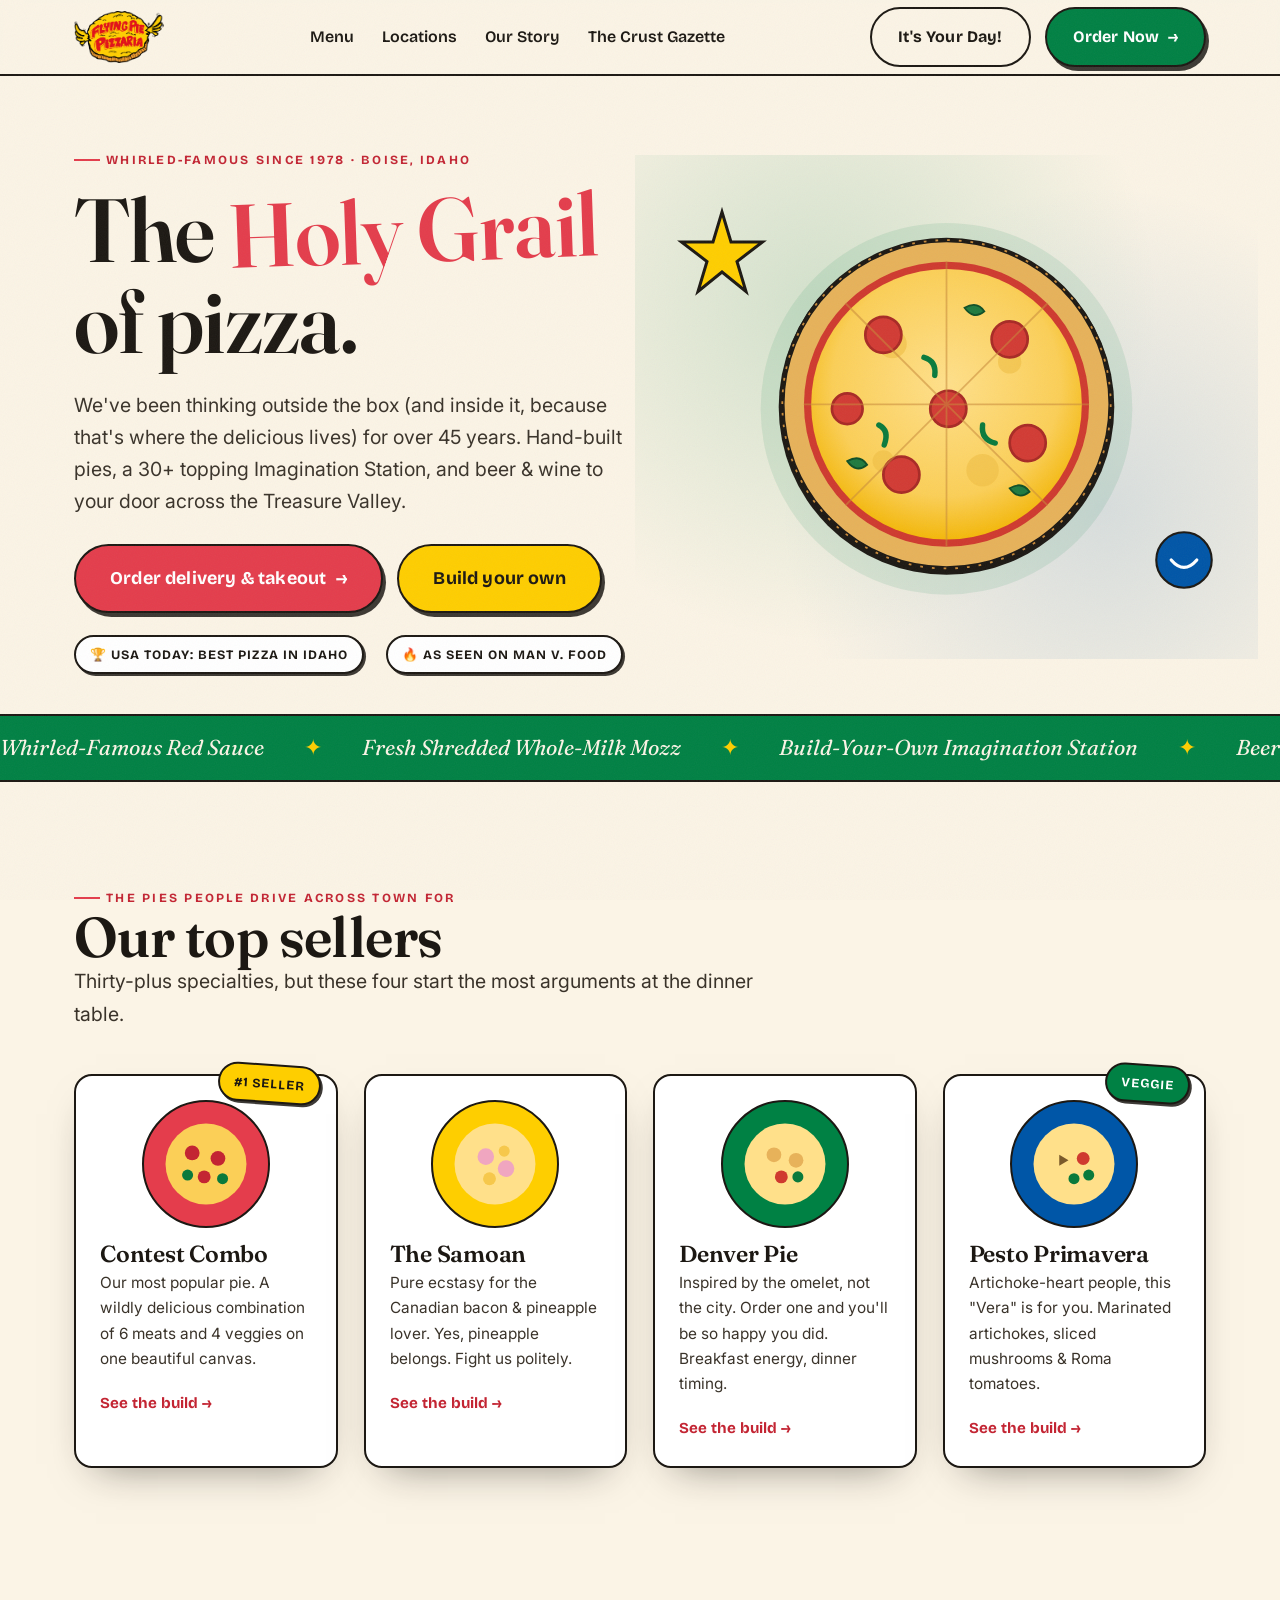
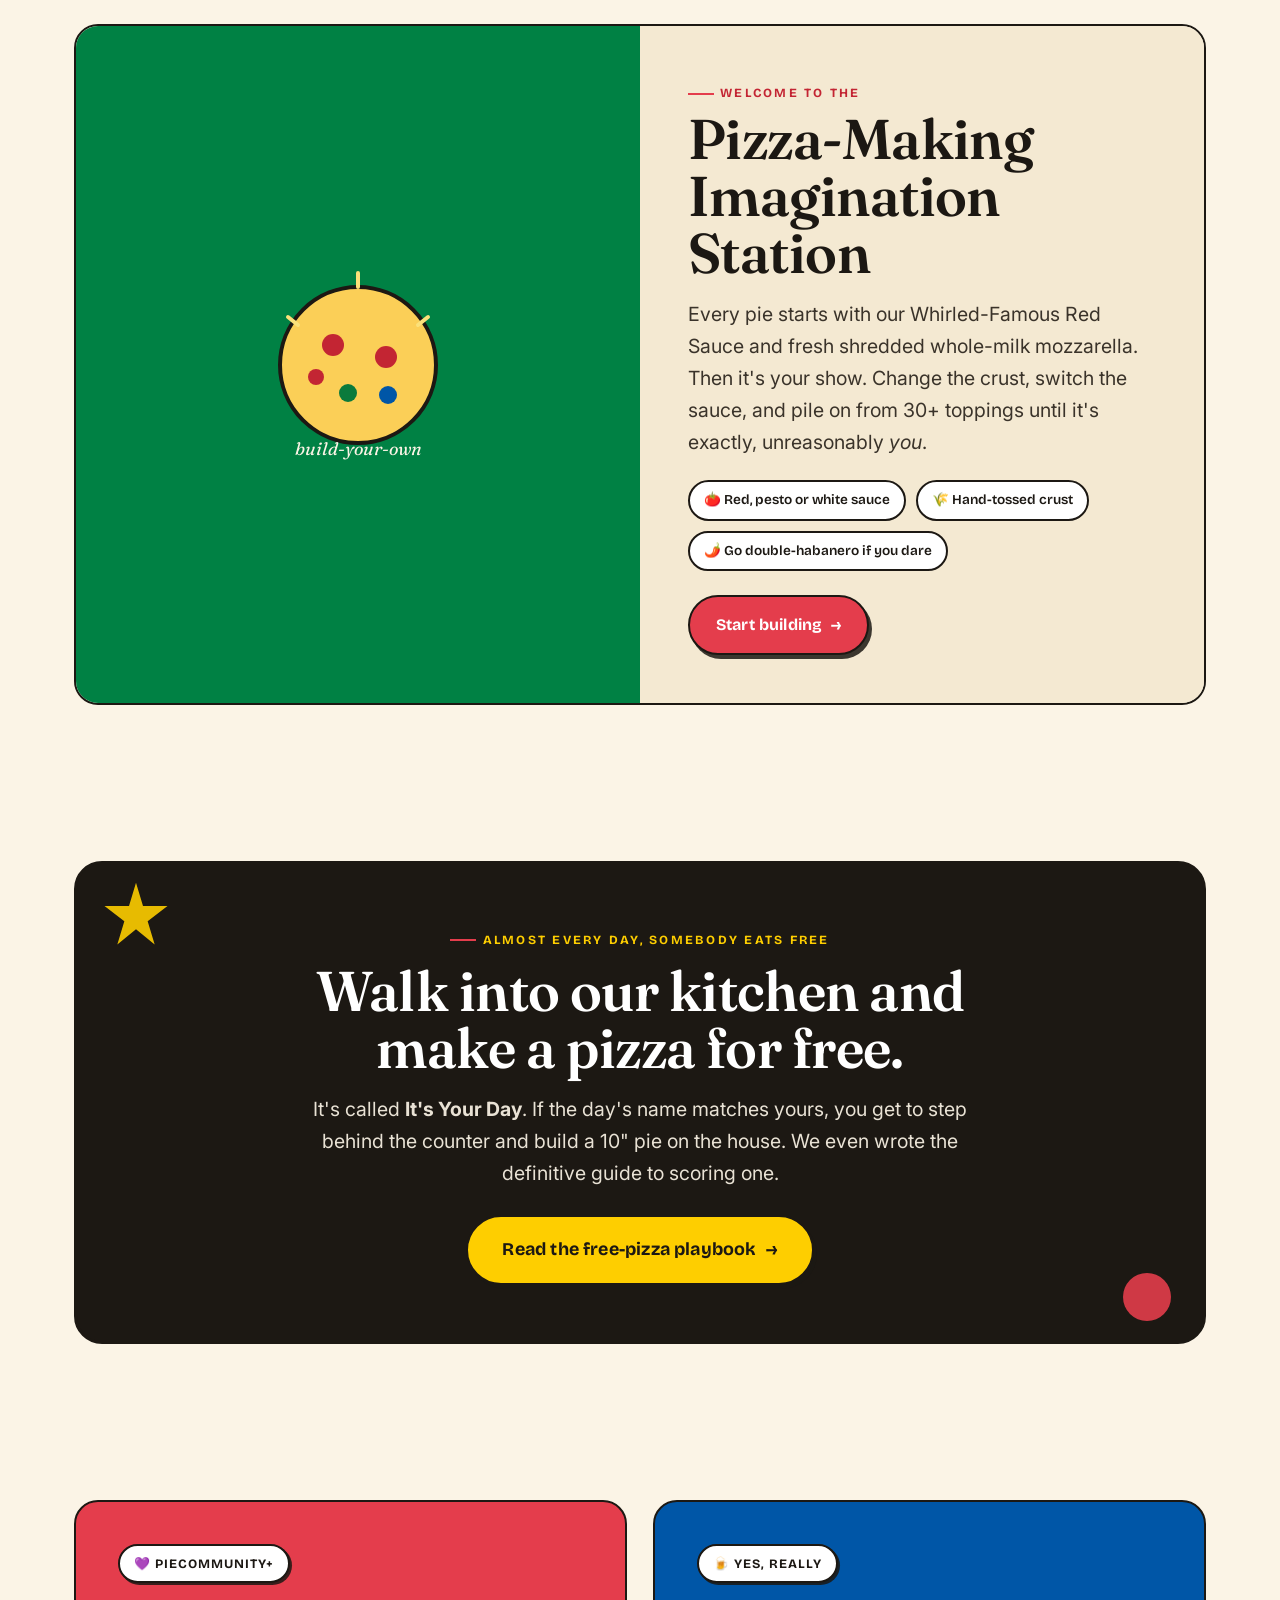
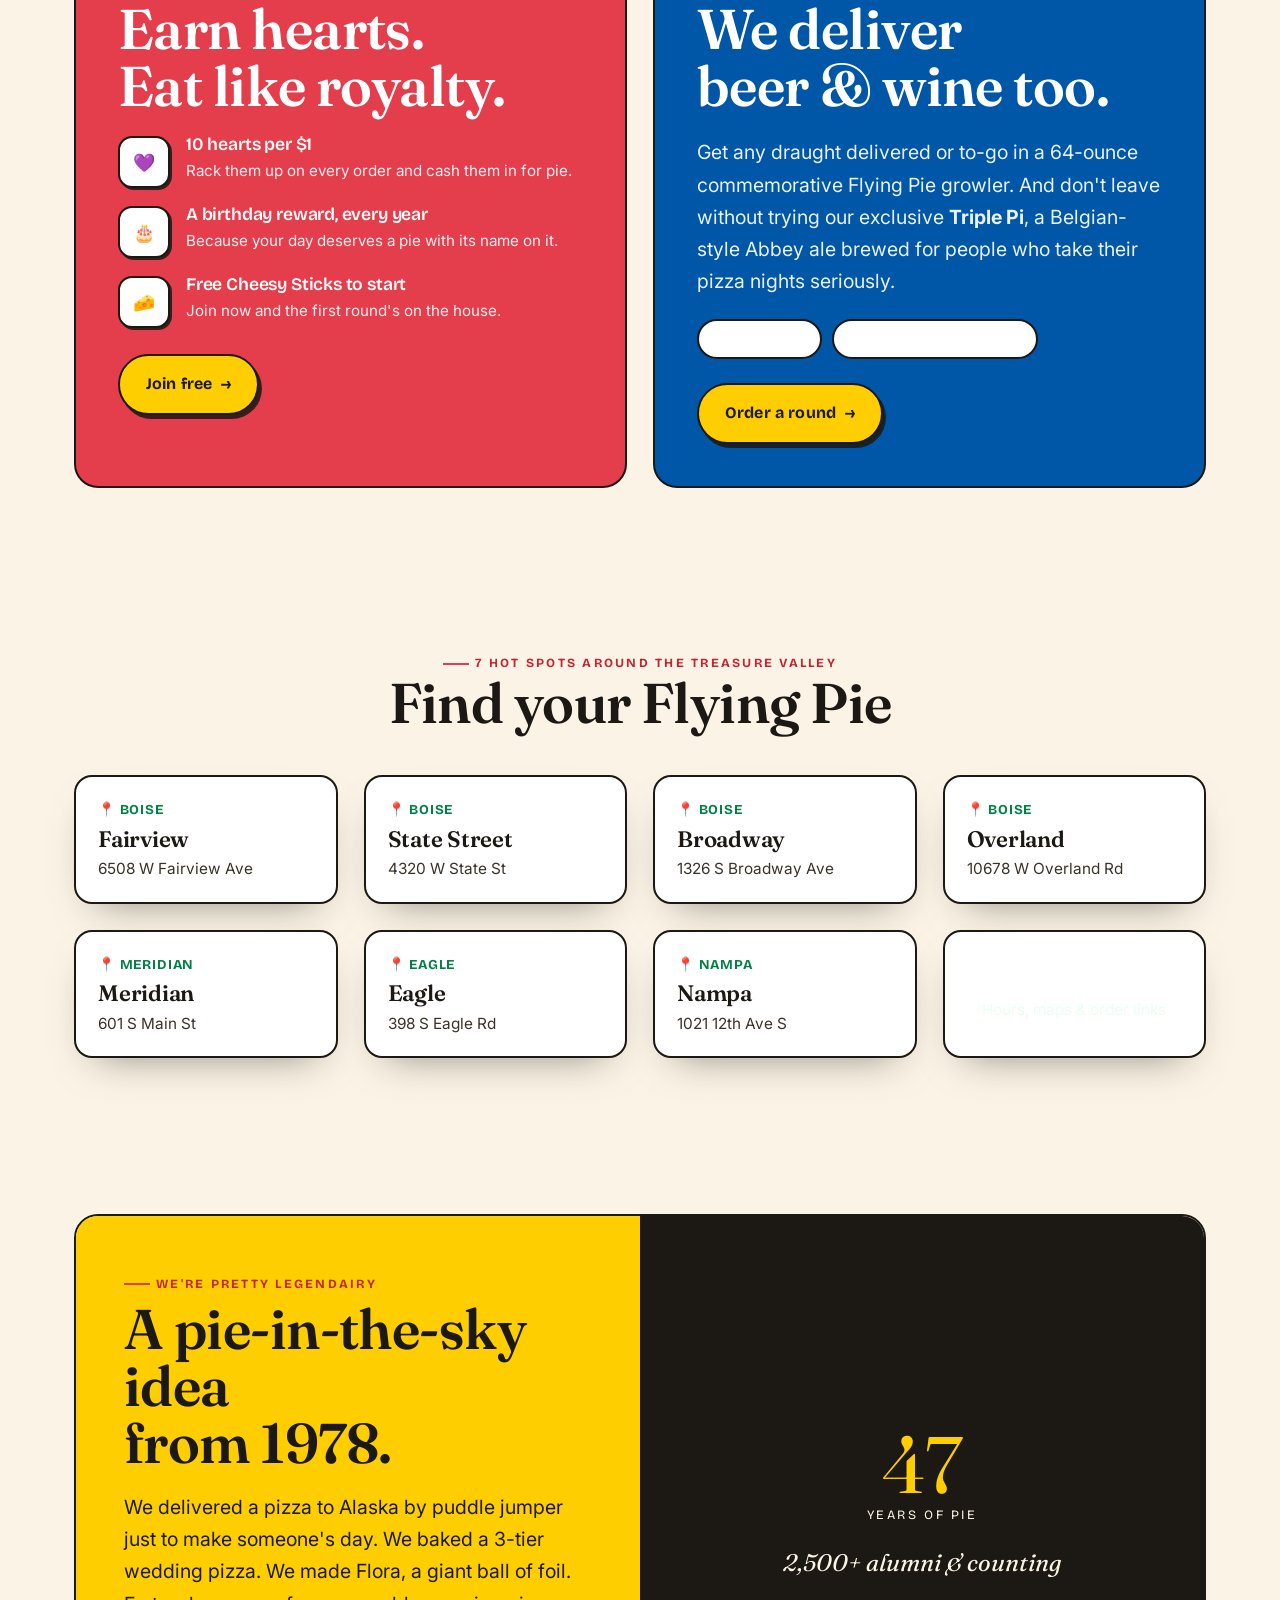
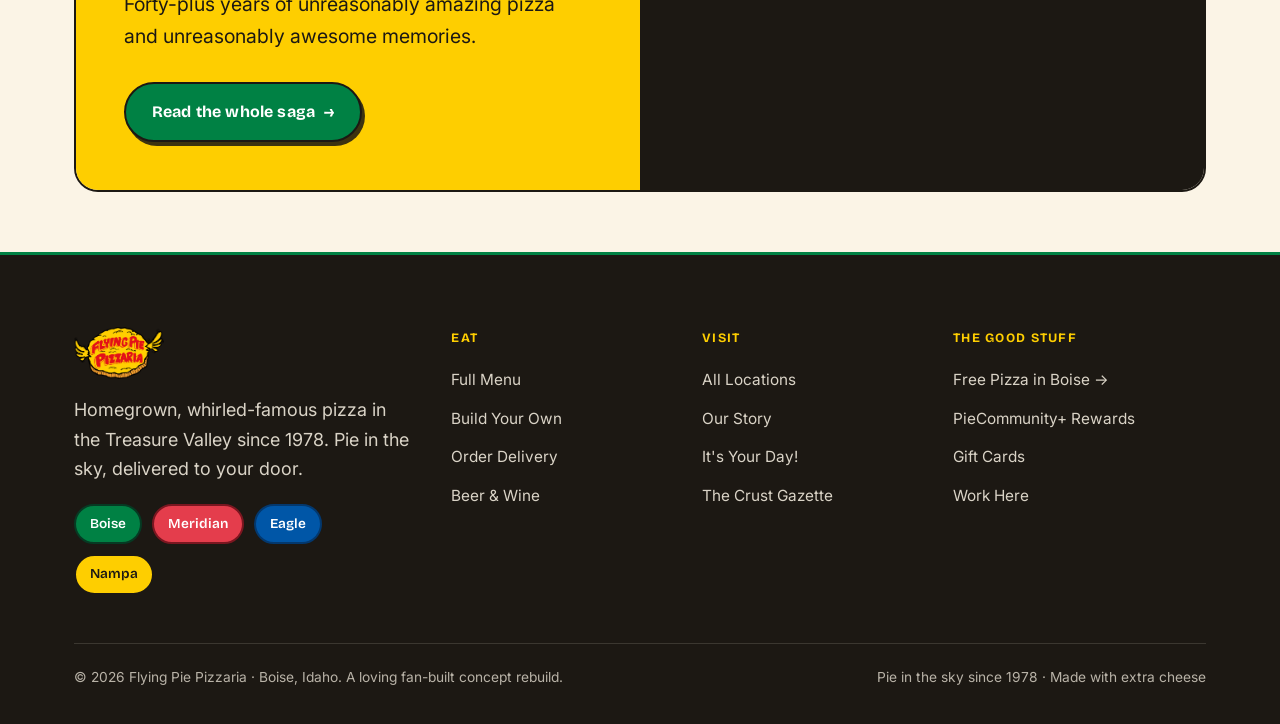
==== index.html @ 4d126ce1 "Repair truncated index.html (restore main.js + closing tags), strip stray NUL bytes" ====
<!DOCTYPE html>
<html lang="en">
<head>
<meta charset="UTF-8">
<meta name="viewport" content="width=device-width, initial-scale=1.0">
<title>Flying Pie Pizzaria · The Holy Grail of Pizza in Boise, Idaho</title>
<meta name="description" content="Homegrown, whirled-famous pizza in Boise, Meridian, Eagle & Nampa since 1978. Build your own at the Imagination Station, score a free pie on your day, and get it delivered hot. 7 Treasure Valley locations.">
<link rel="canonical" href="https://flyingpie.example/">
<meta property="og:title" content="Flying Pie Pizzaria · The Holy Grail of Pizza">
<meta property="og:description" content="Unreasonably amazing pizza in the Treasure Valley since 1978. Seven locations, one obsession.">
<meta property="og:type" content="website">
<link rel="icon" type="image/svg+xml" href="assets/logo.svg">
<link rel="preconnect" href="https://fonts.googleapis.com">
<link rel="preconnect" href="https://fonts.gstatic.com" crossorigin>
<link href="https://fonts.googleapis.com/css2?family=Bricolage+Grotesque:opsz,wght@12..96,600;12..96,700;12..96,800&family=Fraunces:ital,opsz,wght@0,9..144,500;0,9..144,600;1,9..144,500;1,9..144,600&family=Inter:wght@400;500;600;700&display=swap" rel="stylesheet">
<link rel="stylesheet" href="css/style.css">
<script type="application/ld+json">
{
  "@context":"https://schema.org",
  "@type":"Restaurant",
  "name":"Flying Pie Pizzaria",
  "servesCuisine":"Pizza",
  "priceRange":"$$",
  "url":"https://flyingpie.example/",
  "foundingDate":"1978",
  "areaServed":["Boise","Meridian","Eagle","Nampa"],
  "aggregateRating":{"@type":"AggregateRating","ratingValue":"4.7","reviewCount":"5200"},
  "department":[
    {"@type":"Restaurant","name":"Flying Pie Fairview","telephone":"+12083450000","address":{"@type":"PostalAddress","streetAddress":"6508 W Fairview Ave","addressLocality":"Boise","addressRegion":"ID","postalCode":"83704"}},
    {"@type":"Restaurant","name":"Flying Pie Meridian","telephone":"+12088889500","address":{"@type":"PostalAddress","streetAddress":"601 S Main St","addressLocality":"Meridian","addressRegion":"ID","postalCode":"83642"}},
    {"@type":"Restaurant","name":"Flying Pie Nampa","telephone":"+12084537400","address":{"@type":"PostalAddress","streetAddress":"1021 12th Ave S","addressLocality":"Nampa","addressRegion":"ID","postalCode":"83651"}},
    {"@type":"Restaurant","name":"Flying Pie Eagle","telephone":"+12083985300","address":{"@type":"PostalAddress","streetAddress":"398 S Eagle Rd","addressLocality":"Eagle","addressRegion":"ID","postalCode":"83616"}}
  ]
}
</script>
</head>
<body>
<header class="nav">
  <div class="wrap nav__row">
    <a class="brandmark" href="index.html" aria-label="Flying Pie home"><img src="assets/flying-pie-logo.png" alt="Flying Pie Pizzaria" class="logo-img"></a>
    <nav class="nav__links" aria-label="Primary">
      <a href="menu.html">Menu</a>
      <a href="locations.html">Locations</a>
      <a href="about.html">Our Story</a>
      <a href="blog/index.html">The Crust Gazette</a>
    </nav>
    <div class="nav__cta">
      <a href="about.html" class="btn btn--ghost" style="box-shadow:none">It's Your Day!</a>
      <a href="order.html" class="btn btn--green">Order Now <span class="arr">&rarr;</span></a>
    </div>
    <button class="nav__burger" aria-label="Menu" aria-expanded="false"><span></span><span></span><span></span></button>
  </div>
</header>
<nav class="mobile-menu" aria-label="Mobile">
  <a href="menu.html">Menu</a>
  <a href="locations.html">Locations</a>
  <a href="about.html">Our Story</a>
  <a href="blog/index.html">The Crust Gazette</a>
  <a href="blog/free-pizza-boise-its-your-day.html">Free Pizza Guide</a>
  <a href="order.html" class="btn btn--red">Order Now &rarr;</a>
</nav>

<section class="hero">
  <div class="wrap hero__grid">
    <div class="reveal">
      <span class="eyebrow">Whirled-famous since 1978 · Boise, Idaho</span>
      <h1>The <span class="pop">Holy&nbsp;Grail</span><br>of pizza.</h1>
      <p class="lead">We've been thinking outside the box (and inside it, because that's where the delicious lives) for over 45 years. Hand-built pies, a 30+ topping Imagination Station, and beer &amp; wine to your door across the Treasure Valley.</p>
      <div style="display:flex;gap:14px;flex-wrap:wrap;margin-top:26px">
        <a href="order.html" class="btn btn--red btn--lg">Order delivery &amp; takeout <span class="arr">&rarr;</span></a>
        <a href="order.html" class="btn btn--yellow btn--lg">Build your own</a>
      </div>
      <div class="hero__rating">
        <span class="badge">🏆 USA Today: Best Pizza in Idaho</span>
        <span class="badge">🔥 As seen on Man v. Food</span>
      </div>
    </div>
    <div class="hero__art">
      <div class="hero__sky"></div>
      <svg class="doodle" style="top:2%;left:-2%;width:90px" viewBox="0 0 60 60"><path d="M30 4 L36 24 L57 24 L40 37 L46 57 L30 44 L14 57 L20 37 L3 24 L24 24 Z" fill="#fece00" stroke="#1c1813" stroke-width="2"/></svg>
      <svg class="doodle" style="bottom:6%;right:-2%;width:64px" viewBox="0 0 60 60"><circle cx="30" cy="30" r="26" fill="#0056a7" stroke="#1c1813" stroke-width="2"/><path d="M18 30 q12 14 24 0" stroke="#fff" stroke-width="3" fill="none" stroke-linecap="round"/></svg>
      <img class="hero__pizza" src="assets/hero-pizza.svg" alt="A whole Flying Pie pizza loaded with pepperoni and basil" width="420" height="420">
    </div>
  </div>
</section>

<div class="marquee" aria-hidden="true">
  <div class="marquee__track">
    <span>Whirled-Famous Red Sauce</span><span>Fresh Shredded Whole-Milk Mozz</span><span>Build-Your-Own Imagination Station</span><span>Beer &amp; Wine Delivered</span><span>It's Your Day!</span><span>Homegrown Since 1978</span>
  </div>
</div>

<section class="section">
  <div class="wrap">
    <div class="sec-head reveal">
      <span class="eyebrow">The pies people drive across town for</span>
      <h2>Our top sellers</h2>
      <p class="lead">Thirty-plus specialties, but these four start the most arguments at the dinner table.</p>
    </div>
    <div class="grid grid-4">
      <article class="pcard reveal">
        <span class="badge pcard__tag bg-yellow" style="color:var(--ink)">#1 Seller</span>
        <div class="pcard__disc bg-red"><svg viewBox="0 0 100 100" width="92"><circle cx="50" cy="50" r="44" fill="#fbcf57"/><circle cx="35" cy="38" r="8" fill="#c32533"/><circle cx="63" cy="44" r="8" fill="#c32533"/><circle cx="48" cy="64" r="7" fill="#c32533"/><circle cx="68" cy="66" r="6" fill="#0a7a3c"/><circle cx="30" cy="62" r="6" fill="#0a7a3c"/></svg></div>
        <h3>Contest Combo</h3>
        <p>Our most popular pie. A wildly delicious combination of 6 meats and 4 veggies on one beautiful canvas.</p>
        <a class="more" href="menu.html">See the build &rarr;</a>
      </article>
      <article class="pcard reveal">
        <div class="pcard__disc bg-yellow"><svg viewBox="0 0 100 100" width="92"><circle cx="50" cy="50" r="44" fill="#ffe08a"/><circle cx="40" cy="42" r="9" fill="#f0a6c0"/><circle cx="62" cy="55" r="9" fill="#f0a6c0"/><circle cx="44" cy="66" r="7" fill="#f6c84c"/><circle cx="60" cy="36" r="6" fill="#f6c84c"/></svg></div>
        <h3>The Samoan</h3>
        <p>Pure ecstasy for the Canadian bacon &amp; pineapple lover. Yes, pineapple belongs. Fight us politely.</p>
        <a class="more" href="menu.html">See the build &rarr;</a>
      </article>
      <article class="pcard reveal">
        <div class="pcard__disc bg-green"><svg viewBox="0 0 100 100" width="92"><circle cx="50" cy="50" r="44" fill="#ffe08a"/><circle cx="38" cy="40" r="8" fill="#e7b25a"/><circle cx="62" cy="46" r="8" fill="#e7b25a"/><circle cx="46" cy="64" r="7" fill="#cf3a2f"/><circle cx="64" cy="64" r="6" fill="#0a7a3c"/></svg></div>
        <h3>Denver Pie</h3>
        <p>Inspired by the omelet, not the city. Order one and you'll be so happy you did. Breakfast energy, dinner timing.</p>
        <a class="more" href="menu.html">See the build &rarr;</a>
      </article>
      <article class="pcard reveal">
        <span class="badge pcard__tag bg-green" style="color:#fff">Veggie</span>
        <div class="pcard__disc bg-blue"><svg viewBox="0 0 100 100" width="92"><circle cx="50" cy="50" r="44" fill="#ffe08a"/><path d="M34 40 l10 6 -10 6z" fill="#7a5a2a"/><circle cx="60" cy="44" r="7" fill="#cf3a2f"/><circle cx="50" cy="66" r="6" fill="#0a7a3c"/><circle cx="66" cy="62" r="6" fill="#0a7a3c"/></svg></div>
        <h3>Pesto Primavera</h3>
        <p>Artichoke-heart people, this "Vera" is for you. Marinated artichokes, sliced mushrooms &amp; Roma tomatoes.</p>
        <a class="more" href="menu.html">See the build &rarr;</a>
      </article>
    </div>
  </div>
</section>

<section class="section-sm">
  <div class="wrap">
    <div class="panel split reveal">
      <div class="split__media bg-green">
        <svg width="240" viewBox="0 0 240 200">
          <circle cx="120" cy="100" r="78" fill="#fbcf57" stroke="#1c1813" stroke-width="4"/>
          <circle cx="95" cy="80" r="11" fill="#c32533"/><circle cx="148" cy="92" r="11" fill="#c32533"/>
          <circle cx="110" cy="128" r="9" fill="#0a7a3c"/><circle cx="150" cy="130" r="9" fill="#0056a7"/>
          <circle cx="78" cy="112" r="8" fill="#c32533"/>
          <path d="M120 22 v-14 M180 60 l10 -8 M60 60 l-10 -8" stroke="#fbe17a" stroke-width="4" stroke-linecap="round"/>
          <text x="120" y="190" text-anchor="middle" fill="#fbf4e6" style="font-family:'Fraunces',serif;font-style:italic;font-size:18px">build-your-own</text>
        </svg>
      </div>
      <div class="split__body bg-cream">
        <span class="eyebrow">Welcome to the</span>
        <h2 style="margin:.1em 0 .3em">Pizza-Making<br>Imagination Station</h2>
        <p class="lead">Every pie starts with our Whirled-Famous Red Sauce and fresh shredded whole-milk mozzarella. Then it's your show. Change the crust, switch the sauce, and pile on from 30+ toppings until it's exactly, unreasonably <em>you</em>.</p>
        <div class="chips" style="margin:18px 0 24px">
          <span class="chip">🍅 Red, pesto or white sauce</span>
          <span class="chip">🌾 Hand-tossed crust</span>
          <span class="chip">🌶️ Go double-habanero if you dare</span>
        </div>
        <a href="order.html" class="btn btn--red">Start building <span class="arr">&rarr;</span></a>
      </div>
    </div>
  </div>
</section>

<section class="section">
  <div class="wrap">
    <div class="ctaband bg-ink reveal" style="background:var(--ink)">
      <svg class="doodle" style="top:14px;left:24px;width:70px" viewBox="0 0 60 60"><path d="M30 4 L36 24 L57 24 L40 37 L46 57 L30 44 L14 57 L20 37 L3 24 L24 24 Z" fill="#fece00"/></svg>
      <svg class="doodle" style="bottom:14px;right:26px;width:60px" viewBox="0 0 60 60"><circle cx="30" cy="30" r="24" fill="#e43d4c"/></svg>
      <span class="eyebrow" style="color:var(--yellow);justify-content:center">Almost every day, somebody eats free</span>
      <h2 style="color:#fff;max-width:18ch;margin:.2em auto .3em">Walk into our kitchen and make a pizza for free.</h2>
      <p class="lead" style="color:var(--paper);margin:0 auto 26px;opacity:.92">It's called <strong>It's Your Day</strong>. If the day's name matches yours, you get to step behind the counter and build a 10" pie on the house. We even wrote the definitive guide to scoring one.</p>
      <a href="blog/free-pizza-boise-its-your-day.html" class="btn btn--yellow btn--lg">Read the free-pizza playbook <span class="arr">&rarr;</span></a>
    </div>
  </div>
</section>

<section class="section-sm">
  <div class="wrap grid grid-2" style="align-items:stretch">
    <div class="panel bg-red reveal" style="padding:42px;color:#fff">
      <span class="badge" style="color:var(--ink)">💜 PieCommunity+</span>
      <h2 style="color:#fff;margin:.3em 0 .4em">Earn hearts.<br>Eat like royalty.</h2>
      <div style="display:flex;flex-direction:column;gap:18px;margin-top:10px">
        <div class="feature"><span class="feature__ico">💜</span><div><h4 style="color:#fff">10 hearts per $1</h4><p>Rack them up on every order and cash them in for pie.</p></div></div>
        <div class="feature"><span class="feature__ico">🎂</span><div><h4 style="color:#fff">A birthday reward, every year</h4><p>Because your day deserves a pie with its name on it.</p></div></div>
        <div class="feature"><span class="feature__ico">🧀</span><div><h4 style="color:#fff">Free Cheesy Sticks to start</h4><p>Join now and the first round's on the house.</p></div></div>
      </div>
      <a href="locations.html" class="btn btn--yellow" style="margin-top:26px">Join free <span class="arr">&rarr;</span></a>
    </div>
    <div class="panel bg-blue reveal" style="padding:42px;color:#fff">
      <span class="badge" style="color:var(--ink)">🍺 Yes, really</span>
      <h2 style="color:#fff;margin:.3em 0 .4em">We deliver<br>beer &amp; wine too.</h2>
      <p class="lead" style="color:#eaf2fb">Get any draught delivered or to-go in a 64-ounce commemorative Flying Pie growler. And don't leave without trying our exclusive <strong>Triple Pi</strong>, a Belgian-style Abbey ale brewed for people who take their pizza nights seriously.</p>
      <div class="chips" style="margin:8px 0 24px">
        <span class="chip" style="background:#fff">64oz growlers</span>
        <span class="chip" style="background:#fff">28-tap beer wall in Nampa</span>
      </div>
      <a href="order.html" class="btn btn--yellow">Order a round <span class="arr">&rarr;</span></a>
    </div>
  </div>
</section>

<section class="section">
  <div class="wrap">
    <div class="sec-head center reveal">
      <span class="eyebrow" style="justify-content:center">7 hot spots around the Treasure Valley</span>
      <h2>Find your Flying Pie</h2>
    </div>
    <div class="grid grid-4 reveal">
      <a class="loc" href="locations.html"><span class="loc__pin">📍 Boise</span><h3>Fairview</h3><span class="loc__addr">6508 W Fairview Ave</span></a>
      <a class="loc" href="locations.html"><span class="loc__pin">📍 Boise</span><h3>State Street</h3><span class="loc__addr">4320 W State St</span></a>
      <a class="loc" href="locations.html"><span class="loc__pin">📍 Boise</span><h3>Broadway</h3><span class="loc__addr">1326 S Broadway Ave</span></a>
      <a class="loc" href="locations.html"><span class="loc__pin">📍 Boise</span><h3>Overland</h3><span class="loc__addr">10678 W Overland Rd</span></a>
      <a class="loc" href="locations.html"><span class="loc__pin">📍 Meridian</span><h3>Meridian</h3><span class="loc__addr">601 S Main St</span></a>
      <a class="loc" href="locations.html"><span class="loc__pin">📍 Eagle</span><h3>Eagle</h3><span class="loc__addr">398 S Eagle Rd</span></a>
      <a class="loc" href="locations.html"><span class="loc__pin">📍 Nampa</span><h3>Nampa</h3><span class="loc__addr">1021 12th Ave S</span></a>
      <a class="loc bg-green" href="locations.html" style="color:#fff;justify-content:center;align-items:center;text-align:center"><h3 style="color:#fff">See all 7 &rarr;</h3><span class="loc__addr" style="color:#eafff2">Hours, maps &amp; order links</span></a>
    </div>
  </div>
</section>

<section class="section-sm">
  <div class="wrap">
    <div class="panel split reveal">
      <div class="split__body bg-yellow">
        <span class="eyebrow">We're pretty legendairy</span>
        <h2 style="margin:.1em 0 .35em">A pie-in-the-sky idea<br>from 1978.</h2>
        <p class="lead" style="color:var(--ink)">We delivered a pizza to Alaska by puddle jumper just to make someone's day. We baked a 3-tier wedding pizza. We made Flora, a giant ball of foil. Forty-plus years of unreasonably amazing pizza and unreasonably awesome memories.</p>
        <a href="about.html" class="btn btn--green" style="margin-top:8px">Read the whole saga <span class="arr">&rarr;</span></a>
      </div>
      <div class="split__media bg-ink">
        <div style="text-align:center;color:var(--paper)">
          <div style="font-family:var(--font-display);font-size:5rem;line-height:1;color:var(--yellow)">47</div>
          <div style="font-family:var(--font-grotesk);text-transform:uppercase;letter-spacing:.2em;font-size:.8rem">years of pie</div>
          <div style="margin-top:18px;font-family:var(--font-display);font-style:italic;font-size:1.5rem">2,500+ alumni &amp; counting</div>
        </div>
      </div>
    </div>
  </div>
</section>

<footer class="footer">
  <div class="wrap">
    <div class="footer__grid">
      <div>
        <a class="brandmark" href="index.html" style="color:var(--paper)"><img src="assets/flying-pie-logo.png" alt="Flying Pie Pizzaria" class="logo-img logo-img--footer"></a>
        <p style="margin-top:16px;opacity:.85;max-width:34ch">Homegrown, whirled-famous pizza in the Treasure Valley since 1978. Pie in the sky, delivered to your door.</p>
        <div class="chips" style="margin-top:10px">
          <span class="chip" style="background:var(--green);color:#fff;border-color:#063a23">Boise</span>
          <span class="chip" style="background:var(--red);color:#fff;border-color:#7a1620">Meridian</span>
          <span class="chip" style="background:var(--blue);color:#fff;border-color:#03386e">Eagle</span>
          <span class="chip" style="background:var(--yellow);color:var(--ink)">Nampa</span>
        </div>
      </div>
      <div>
        <h5>Eat</h5>
        <ul>
          <li><a href="menu.html">Full Menu</a></li>
          <li><a href="order.html">Build Your Own</a></li>
          <li><a href="order.html">Order Delivery</a></li>
          <li><a href="menu.html#drinks">Beer &amp; Wine</a></li>
        </ul>
      </div>
      <div>
        <h5>Visit</h5>
        <ul>
          <li><a href="locations.html">All Locations</a></li>
          <li><a href="about.html">Our Story</a></li>
          <li><a href="about.html#iyd">It's Your Day!</a></li>
          <li><a href="blog/index.html">The Crust Gazette</a></li>
        </ul>
      </div>
      <div>
        <h5>The good stuff</h5>
        <ul>
          <li><a href="blog/free-pizza-boise-its-your-day.html">Free Pizza in Boise &rarr;</a></li>
          <li><a href="locations.html">PieCommunity+ Rewards</a></li>
          <li><a href="locations.html">Gift Cards</a></li>
          <li><a href="about.html">Work Here</a></li>
        </ul>
      </div>
    </div>
    <div class="footer__bottom">
      <span>© <span data-year>2026</span> Flying Pie Pizzaria · Boise, Idaho. A loving fan-built concept rebuild.</span>
      <span>Pie in the sky since 1978 · Made with extra cheese</span>
    </div>
  </div>
</footer>

<script src="js/main.js"></script>
</body>
</html>
---- css/style.css ----
/* =====================================================================
   FLYING PIE — design system
   "Pie in the sky since 1978" — a zine/Americana riso aesthetic
   Hand-built, no framework. Warm paper, overprint color, doodles.
   ===================================================================== */

:root{
  /* brand palette (pulled from flyingpie.com) */
  --ink:#1c1813;
  --ink-soft:#3a332a;
  --paper:#fbf4e6;
  --paper-2:#f4e9d2;
  --paper-3:#efe0c2;
  --green:#008144;
  --green-deep:#00633a;
  --green-ink:#063a23;
  --red:#e43d4c;
  --red-deep:#c32533;
  --yellow:#fece00;
  --yellow-deep:#f3b500;
  --blue:#0056a7;
  --blue-soft:#2f7fd0;
  --cream-line:rgba(28,24,19,.14);

  --shadow-sticker:3px 4px 0 rgba(28,24,19,.85);
  --shadow-card:0 18px 40px -22px rgba(28,24,19,.55);
  --radius:18px;
  --maxw:1180px;

  --font-display:"Fraunces",Georgia,serif;
  --font-grotesk:"Bricolage Grotesque","Inter",sans-serif;
  --font-body:"Inter",system-ui,sans-serif;
}

*{box-sizing:border-box}
html{scroll-behavior:smooth}
body{
  margin:0;
  font-family:var(--font-body);
  color:var(--ink);
  background:var(--paper);
  font-size:18px;
  line-height:1.65;
  -webkit-font-smoothing:antialiased;
  overflow-x:hidden;
}
/* subtle paper grain */
body::before{
  content:"";
  position:fixed;inset:0;
  pointer-events:none;z-index:9999;
  opacity:.05;
  background-image:url("data:image/svg+xml,%3Csvg xmlns='http://www.w3.org/2000/svg' width='120' height='120'%3E%3Cfilter id='n'%3E%3CfeTurbulence type='fractalNoise' baseFrequency='0.9' numOctaves='2' stitchTiles='stitch'/%3E%3C/filter%3E%3Crect width='100%25' height='100%25' filter='url(%23n)'/%3E%3C/svg%3E");
}

img{max-width:100%;display:block}
a{color:inherit;text-decoration:none}
button{font-family:inherit}

h1,h2,h3,h4{font-family:var(--font-display);font-weight:600;line-height:1.02;margin:0;letter-spacing:-.01em}
h1{font-size:clamp(2.7rem,7vw,5.6rem)}
h2{font-size:clamp(2rem,4.6vw,3.5rem)}
h3{font-size:clamp(1.35rem,2.6vw,2rem)}
p{margin:0 0 1.1em}

.wrap{max-width:var(--maxw);margin:0 auto;padding:0 24px}
.section{padding:96px 0}
.section-sm{padding:60px 0}

/* ---- type helpers ---- */
.eyebrow{
  font-family:var(--font-grotesk);
  font-weight:700;
  text-transform:uppercase;
  letter-spacing:.18em;
  font-size:.78rem;
  color:var(--red-deep);
  display:inline-flex;align-items:center;gap:.5em;
}
.eyebrow::before{content:"";width:26px;height:2px;background:var(--red);display:inline-block}
.serif-i{font-style:italic;font-family:var(--font-display)}
.u-green{color:var(--green)}
.u-red{color:var(--red)}
.u-blue{color:var(--blue)}
.u-yellow{color:var(--yellow-deep)}
.center{text-align:center}
.lead{font-size:1.22rem;color:var(--ink-soft);max-width:60ch}

/* highlighter underline */
.hl{
  background:linear-gradient(180deg,transparent 58%,var(--yellow) 58% 92%,transparent 92%);
  padding:0 .06em;
}

/* =====================  BUTTONS  ===================== */
.btn{
  display:inline-flex;align-items:center;gap:.55em;
  font-family:var(--font-grotesk);font-weight:700;
  font-size:1rem;letter-spacing:.01em;
  padding:15px 26px;border-radius:999px;
  border:2.5px solid var(--ink);
  background:var(--red);color:#fff;
  cursor:pointer;transition:transform .15s ease,box-shadow .15s ease;
  box-shadow:var(--shadow-sticker);
}
.btn:hover{transform:translate(-2px,-2px);box-shadow:5px 6px 0 rgba(28,24,19,.85)}
.btn:active{transform:translate(1px,2px);box-shadow:1px 1px 0 rgba(28,24,19,.85)}
.btn--green{background:var(--green);color:#fff}
.btn--yellow{background:var(--yellow);color:var(--ink)}
.btn--ghost{background:transparent;color:var(--ink)}
.btn--lg{padding:18px 34px;font-size:1.12rem}
.btn .arr{transition:transform .15s ease}
.btn:hover .arr{transform:translateX(3px)}

/* =====================  STICKER / BADGE  ===================== */
.badge{
  display:inline-flex;align-items:center;gap:.45em;
  font-family:var(--font-grotesk);font-weight:700;
  font-size:.8rem;text-transform:uppercase;letter-spacing:.08em;
  padding:7px 14px;border-radius:999px;
  border:2px solid var(--ink);background:#fff;
  box-shadow:2px 2px 0 rgba(28,24,19,.85);
}

/* =====================  NAV  ===================== */
.nav{
  position:sticky;top:0;z-index:200;
  background:rgba(251,244,230,.82);
  backdrop-filter:blur(10px);
  border-bottom:2px solid var(--ink);
}
.nav__row{display:flex;align-items:center;justify-content:space-between;height:74px}
.nav__links{display:flex;align-items:center;gap:28px}
.nav__links a{
  font-family:var(--font-grotesk);font-weight:600;font-size:1rem;
  position:relative;padding:4px 0;
}
.nav__links a::after{
  content:"";position:absolute;left:0;right:100%;bottom:-2px;height:2.5px;
  background:var(--red);transition:right .25s ease;
}
.nav__links a:hover::after,.nav__links a.is-active::after{right:0}
.nav__cta{display:flex;align-items:center;gap:14px}
.brandmark{display:flex;align-items:center;gap:11px;font-family:var(--font-display);font-weight:600}
.brandmark svg{height:46px;width:auto}
.nav__burger{display:none;background:none;border:0;cursor:pointer;padding:8px}
.nav__burger span{display:block;width:26px;height:2.6px;background:var(--ink);margin:5px 0;border-radius:2px;transition:.25s}
.mobile-menu{display:none}

/* =====================  HERO  ===================== */
.hero{position:relative;padding:64px 0 40px;overflow:hidden}
.hero__grid{display:grid;grid-template-columns:1.05fr .95fr;gap:40px;align-items:center}
.hero h1{margin:.15em 0 .25em}
.hero h1 .pop{color:var(--red);display:inline-block;transform:rotate(-2deg)}
.hero__art{position:relative;display:flex;justify-content:center;align-items:center;min-height:420px}
.hero__sky{
  position:absolute;inset:-10% -10% -10% -10%;
  background:
    radial-gradient(circle at 30% 30%, rgba(0,129,68,.16), transparent 60%),
    radial-gradient(circle at 75% 70%, rgba(0,86,167,.14), transparent 55%);
  z-index:0;
}
.hero__pizza{position:relative;z-index:2;width:min(420px,80%);animation:float 6s ease-in-out infinite}
@keyframes float{0%,100%{transform:translateY(0) rotate(-3deg)}50%{transform:translateY(-16px) rotate(2deg)}}
.hero__rating{margin-top:22px;display:flex;gap:22px;flex-wrap:wrap;align-items:center}
.stars{color:var(--yellow-deep);letter-spacing:2px;font-size:1.1rem}

/* dotted flight path */
.flightpath{position:absolute;z-index:1;opacity:.5}

/* =====================  MARQUEE  ===================== */
.marquee{
  background:var(--green);color:var(--paper);
  border-top:2px solid var(--ink);border-bottom:2px solid var(--ink);
  overflow:hidden;padding:14px 0;
}
.marquee__track{display:flex;gap:40px;width:max-content;animation:scroll 26s linear infinite}
.marquee:hover .marquee__track{animation-play-state:paused}
.marquee span{font-family:var(--font-display);font-style:italic;font-size:1.35rem;white-space:nowrap;display:flex;align-items:center;gap:40px}
.marquee span::after{content:"✦";color:var(--yellow);font-style:normal}
@keyframes scroll{to{transform:translateX(-50%)}}

/* =====================  CARDS / PIZZAS  ===================== */
.grid{display:grid;gap:26px}
.grid-3{grid-template-columns:repeat(3,1fr)}
.grid-4{grid-template-columns:repeat(4,1fr)}
.grid-2{grid-template-columns:repeat(2,1fr)}

.pcard{
  background:#fff;border:2.5px solid var(--ink);border-radius:var(--radius);
  padding:24px;position:relative;
  box-shadow:var(--shadow-card);
  transition:transform .18s ease,box-shadow .18s ease;
}
.pcard:hover{transform:translateY(-6px) rotate(-.6deg);box-shadow:0 26px 44px -22px rgba(28,24,19,.6)}
.pcard__disc{
  width:128px;height:128px;margin:0 auto 14px;border-radius:50%;
  display:grid;place-items:center;border:2.5px solid var(--ink);
  position:relative;overflow:hidden;
}
.pcard h3{font-size:1.45rem;margin-bottom:.2em}
.pcard p{font-size:.96rem;color:var(--ink-soft);margin-bottom:1em}
.pcard__tag{position:absolute;top:-12px;right:14px;transform:rotate(4deg)}
.pcard a.more{font-family:var(--font-grotesk);font-weight:700;color:var(--red-deep);font-size:.95rem}

/* =====================  PANEL / SPLIT  ===================== */
.panel{border:2.5px solid var(--ink);border-radius:24px;overflow:hidden}
.split{display:grid;grid-template-columns:1fr 1fr;align-items:stretch}
.split__media{min-height:340px;display:grid;place-items:center;position:relative}
.split__body{padding:48px}
.bg-green{background:var(--green);color:var(--paper)}
.bg-red{background:var(--red);color:#fff}
.bg-blue{background:var(--blue);color:#fff}
.bg-yellow{background:var(--yellow);color:var(--ink)}
.bg-cream{background:var(--paper-2)}
.bg-ink{background:var(--ink);color:var(--paper)}

/* =====================  REWARDS STRIP  ===================== */
.feature{display:flex;gap:16px;align-items:flex-start}
.feature__ico{flex:0 0 auto;width:52px;height:52px;border-radius:14px;display:grid;place-items:center;border:2.5px solid var(--ink);background:#fff;box-shadow:2px 2px 0 rgba(28,24,19,.85)}
.feature h4{font-family:var(--font-grotesk);font-size:1.1rem;margin-bottom:.2em}
.feature p{font-size:.95rem;color:inherit;opacity:.92;margin:0}

/* =====================  LOCATIONS  ===================== */
.loc{
  background:#fff;border:2.5px solid var(--ink);border-radius:var(--radius);
  padding:22px 22px 20px;box-shadow:var(--shadow-card);
  display:flex;flex-direction:column;gap:6px;
  transition:transform .16s ease;
}
.loc:hover{transform:translateY(-5px)}
.loc__pin{font-family:var(--font-grotesk);font-weight:700;color:var(--green);display:flex;align-items:center;gap:7px;font-size:.85rem;text-transform:uppercase;letter-spacing:.06em}
.loc h3{font-size:1.4rem}
.loc__addr{color:var(--ink-soft);font-size:.96rem}
.loc__row{display:flex;gap:12px;margin-top:12px;flex-wrap:wrap}
.loc__row a{font-family:var(--font-grotesk);font-weight:700;font-size:.9rem;padding:9px 16px;border-radius:999px;border:2px solid var(--ink)}
.loc__row a.call{background:var(--paper-2)}
.loc__row a.order{background:var(--red);color:#fff}

/* =====================  TIMELINE  ===================== */
.timeline{position:relative;margin-top:40px}
.timeline::before{content:"";position:absolute;left:120px;top:0;bottom:0;width:3px;background:repeating-linear-gradient(var(--ink) 0 8px,transparent 8px 16px)}
.tl{display:grid;grid-template-columns:120px 1fr;gap:28px;padding:18px 0;position:relative}
.tl__year{font-family:var(--font-display);font-weight:600;font-size:1.7rem;color:var(--green);text-align:right;padding-right:30px}
.tl__body{background:#fff;border:2.5px solid var(--ink);border-radius:14px;padding:16px 20px;box-shadow:3px 4px 0 rgba(28,24,19,.16);position:relative}
.tl__body::before{content:"";position:absolute;left:-39px;top:24px;width:15px;height:15px;border-radius:50%;background:var(--red);border:2.5px solid var(--ink)}
.tl__body h4{font-family:var(--font-grotesk);font-size:1.05rem;margin-bottom:.15em}
.tl__body p{margin:0;font-size:.96rem;color:var(--ink-soft)}

/* =====================  FOOTER  ===================== */
.footer{background:var(--ink);color:var(--paper);padding:72px 0 36px;border-top:3px solid var(--green)}
.footer a{color:var(--paper)}
.footer__grid{display:grid;grid-template-columns:1.6fr 1fr 1fr 1.2fr;gap:40px}
.footer h5{font-family:var(--font-grotesk);text-transform:uppercase;letter-spacing:.1em;font-size:.8rem;color:var(--yellow);margin:0 0 16px}
.footer ul{list-style:none;padding:0;margin:0;display:flex;flex-direction:column;gap:9px}
.footer ul a{opacity:.85;font-size:.96rem}
.footer ul a:hover{opacity:1;color:var(--yellow)}
.footer__bottom{margin-top:48px;padding-top:22px;border-top:1px solid rgba(251,244,230,.2);display:flex;justify-content:space-between;flex-wrap:wrap;gap:12px;font-size:.86rem;opacity:.7}

/* =====================  BLOG  ===================== */
.post-hero{padding:60px 0 30px}
.post-meta{display:flex;gap:18px;flex-wrap:wrap;font-family:var(--font-grotesk);font-size:.9rem;color:var(--ink-soft);margin-top:18px}
.article{max-width:760px;margin:0 auto;font-size:1.12rem;line-height:1.75}
.article h2{margin:1.6em 0 .5em;font-size:clamp(1.7rem,3.4vw,2.5rem)}
.article h3{margin:1.4em 0 .4em}
.article p{margin:0 0 1.15em}
.article ul,.article ol{margin:0 0 1.3em;padding-left:1.3em}
.article li{margin-bottom:.5em}
.article a{color:var(--green-deep);text-decoration:underline;text-decoration-color:var(--yellow);text-underline-offset:3px;text-decoration-thickness:2px;font-weight:600}
.article img{border-radius:14px;border:2.5px solid var(--ink);margin:1.5em 0}
.dropcap::first-letter{
  font-family:var(--font-display);float:left;font-size:4.6rem;line-height:.8;
  padding:6px 12px 0 0;color:var(--red);font-weight:600;
}
.callout{
  border:2.5px solid var(--ink);border-radius:18px;background:var(--paper-2);
  padding:26px 28px;margin:1.8em 0;box-shadow:var(--shadow-card);position:relative;
}
.callout--green{background:#e7f3ec}
.callout--yellow{background:#fdf3cf}
.callout h4{font-family:var(--font-grotesk);font-size:1.15rem;margin-bottom:.35em}
.callout p:last-child{margin:0}
blockquote{
  margin:1.8em 0;padding:6px 0 6px 26px;border-left:5px solid var(--red);
  font-family:var(--font-display);font-style:italic;font-size:1.4rem;color:var(--green-ink);
}
.tldr{
  border:2.5px dashed var(--ink);border-radius:18px;padding:24px 28px;margin:0 0 2em;
  background:#fff;
}
.tldr h4{font-family:var(--font-grotesk);font-size:.85rem;text-transform:uppercase;letter-spacing:.12em;color:var(--red-deep);margin-bottom:.5em}

/* faq */
.faq-item{border-bottom:2px solid var(--cream-line);padding:6px 0}
.faq-q{
  width:100%;text-align:left;background:none;border:0;cursor:pointer;
  font-family:var(--font-display);font-size:1.25rem;font-weight:600;
  padding:18px 40px 18px 0;position:relative;color:var(--ink);
}
.faq-q::after{content:"+";position:absolute;right:6px;top:14px;font-size:1.8rem;color:var(--green);transition:transform .2s}
.faq-q.open::after{transform:rotate(45deg)}
.faq-a{max-height:0;overflow:hidden;transition:max-height .3s ease}
.faq-a p{padding-bottom:18px;margin:0;color:var(--ink-soft)}

/* comparison table */
.tablewrap{overflow-x:auto;margin:1.8em 0;border:2.5px solid var(--ink);border-radius:18px}
table.cmp{width:100%;border-collapse:collapse;font-size:1rem;background:#fff;min-width:560px}
table.cmp th,table.cmp td{padding:14px 16px;text-align:left;border-bottom:1.5px solid var(--cream-line)}
table.cmp thead th{background:var(--green);color:var(--paper);font-family:var(--font-grotesk);font-size:.9rem;text-transform:uppercase;letter-spacing:.05em}
table.cmp tbody tr:last-child td{border-bottom:0}
table.cmp tbody tr:nth-child(even){background:var(--paper)}

/* name checker widget */
.namecheck{
  border:2.5px solid var(--ink);border-radius:22px;background:var(--ink);color:var(--paper);
  padding:34px;margin:2em 0;box-shadow:var(--shadow-card);text-align:center;
}
.namecheck h3{color:var(--yellow);margin-bottom:.3em}
.namecheck input{
  font-family:var(--font-grotesk);font-size:1.1rem;padding:14px 18px;border-radius:999px;
  border:2.5px solid var(--ink);width:min(320px,80%);margin:14px 8px;
}
.namecheck__out{margin-top:18px;font-family:var(--font-display);font-style:italic;font-size:1.3rem;min-height:1.6em}

/* progress reading bar */
.readbar{position:fixed;top:0;left:0;height:4px;background:var(--red);width:0;z-index:300}

/* doodle helpers */
.doodle{position:absolute;pointer-events:none;z-index:1}
.tilt-l{transform:rotate(-3deg)}
.tilt-r{transform:rotate(3deg)}

/* section heading block */
.sec-head{max-width:680px;margin:0 0 44px}
.sec-head.center{margin-left:auto;margin-right:auto}

/* cta band */
.ctaband{background:var(--red);color:#fff;border:3px solid var(--ink);border-radius:28px;padding:56px;text-align:center;position:relative;overflow:hidden}
.ctaband h2{color:#fff}
.ctaband .doodle{opacity:.9}

/* chips */
.chips{display:flex;gap:10px;flex-wrap:wrap}
.chip{font-family:var(--font-grotesk);font-weight:600;font-size:.85rem;padding:7px 14px;border-radius:999px;border:2px solid var(--ink);background:#fff}

/* =====================  RESPONSIVE  ===================== */
@media(max-width:1000px){
  .grid-4{grid-template-columns:repeat(2,1fr)}
  .footer__grid{grid-template-columns:1fr 1fr}
}
@media(max-width:860px){
  body{font-size:17px}
  .nav__links{display:none}
  .nav__cta .btn--ghost{display:none}
  .nav__burger{display:block}
  .hero__grid{grid-template-columns:1fr;gap:10px}
  .hero__art{min-height:300px;order:-1}
  .split{grid-template-columns:1fr}
  .grid-3{grid-template-columns:1fr}
  .grid-2{grid-template-columns:1fr}
  .timeline::before{left:14px}
  .tl{grid-template-columns:1fr;gap:8px;padding-left:40px}
  .tl__year{text-align:left;padding-right:0}
  .tl__body::before{left:-33px}
  .section{padding:64px 0}
  .split__body{padding:30px}
  .ctaband{padding:36px 24px}
  /* mobile menu */
  .mobile-menu{
    display:block;position:fixed;inset:74px 0 auto 0;z-index:150;
    background:var(--paper);border-bottom:2px solid var(--ink);
    transform:translateY(-120%);transition:transform .3s ease;padding:18px 24px 26px;
  }
  .mobile-menu.open{transform:translateY(0)}
  .mobile-menu a{display:block;font-family:var(--font-display);font-size:1.6rem;padding:10px 0;border-bottom:1.5px solid var(--cream-line)}
  .mobile-menu .btn{margin-top:16px;width:100%}
}
@media(max-width:520px){
  .grid-4{grid-template-columns:1fr}
  .footer__grid{grid-template-columns:1fr}
  h1{font-size:clamp(2.4rem,11vw,3.2rem)}
}

/* reveal on scroll */
.reveal{opacity:0;transform:translateY(24px);transition:opacity .6s ease,transform .6s ease}
.reveal.in{opacity:1;transform:none}

@media (prefers-reduced-motion:reduce){
  *{animation:none!important;transition:none!important}
  .reveal{opacity:1;transform:none}
}

/* =====================  REAL LOGO  ===================== */
.brandmark .logo-img{height:52px;width:auto;display:block}
.logo-img--footer{height:60px}
@media(max-width:860px){.brandmark .logo-img{height:44px}}

/* =====================  PIZZA BUILDER  ===================== */
.builder{display:grid;grid-template-columns:1.05fr .95fr;gap:34px;align-items:start}
.builder__panel{position:sticky;top:96px}
.pizza-stage{background:radial-gradient(circle at 50% 42%, #fff7e6, #f2e6cc);border:2.5px solid var(--ink);border-radius:24px;padding:24px;box-shadow:var(--shadow-card);position:relative;overflow:hidden}
.pizza-stage svg{width:100%;height:auto;display:block;filter:drop-shadow(0 14px 22px rgba(28,24,19,.22))}
.price-tag{position:absolute;top:18px;right:18px;background:var(--green);color:#fff;border:2.5px solid var(--ink);border-radius:999px;padding:10px 18px;font-family:var(--font-display);font-size:1.6rem;box-shadow:var(--shadow-sticker)}
.build-summary{margin-top:16px;font-family:var(--font-grotesk);font-size:.9rem;color:var(--ink-soft);text-align:center;min-height:1.4em}
.opt-group{margin-bottom:26px}
.opt-group h3{font-size:1.35rem;margin-bottom:4px;display:flex;align-items:baseline;gap:10px}
.opt-group .hint{font-family:var(--font-grotesk);font-size:.8rem;color:var(--ink-soft);font-weight:600}
.opt-row{display:flex;gap:10px;flex-wrap:wrap;margin-top:12px}
.opt{font-family:var(--font-grotesk);font-weight:700;font-size:.95rem;padding:11px 16px;border-radius:14px;border:2.5px solid var(--ink);background:#fff;cursor:pointer;transition:transform .12s ease,box-shadow .12s ease,background .12s;display:flex;flex-direction:column;gap:1px;line-height:1.15;box-shadow:2px 2px 0 rgba(28,24,19,.18)}
.opt small{font-weight:600;opacity:.6;font-size:.78rem}
.opt:hover{transform:translateY(-2px)}
.opt.sel{background:var(--yellow);box-shadow:2px 2px 0 rgba(28,24,19,.85)}
.opt.sel.meat{background:#ffd9d0}
.opt.sel.veg{background:#d9f0df}
.topping-grid{display:grid;grid-template-columns:repeat(auto-fill,minmax(118px,1fr));gap:10px;margin-top:12px}
.order-actions{display:flex;gap:12px;flex-wrap:wrap;margin-top:10px;align-items:center}
.cart{border:2.5px solid var(--ink);border-radius:18px;background:var(--paper-2);padding:20px 22px;margin-top:14px;box-shadow:var(--shadow-card)}
.cart h4{font-family:var(--font-grotesk);text-transform:uppercase;letter-spacing:.08em;font-size:.82rem;color:var(--red-deep);margin:0 0 12px}
.cart__item{display:flex;justify-content:space-between;gap:12px;padding:10px 0;border-bottom:1.5px solid var(--cream-line);font-size:.96rem}
.cart__item .nm{font-weight:600}
.cart__item .meta{font-size:.82rem;color:var(--ink-soft);font-family:var(--font-grotesk)}
.cart__item .rm{background:none;border:0;color:var(--red-deep);cursor:pointer;font-weight:700;font-family:var(--font-grotesk);font-size:.85rem;padding:0;margin-top:4px}
.cart__total{display:flex;justify-content:space-between;align-items:center;margin-top:14px;font-family:var(--font-display);font-size:1.5rem}
.cart__empty{color:var(--ink-soft);font-size:.95rem;margin:0}
.modal{position:fixed;inset:0;z-index:500;display:none;align-items:center;justify-content:center;background:rgba(28,24,19,.6);padding:20px}
.modal.open{display:flex}
.modal__card{background:var(--paper);border:3px solid var(--ink);border-radius:24px;max-width:520px;width:100%;padding:36px;box-shadow:0 30px 60px -20px rgba(0,0,0,.6);position:relative;max-height:90vh;overflow:auto}
.modal__close{position:absolute;top:14px;right:16px;background:none;border:0;font-size:1.8rem;cursor:pointer;line-height:1}
.modal h2{margin-bottom:.2em}
@media(max-width:860px){.builder{grid-template-columns:1fr;gap:24px}.builder__panel{position:static}}
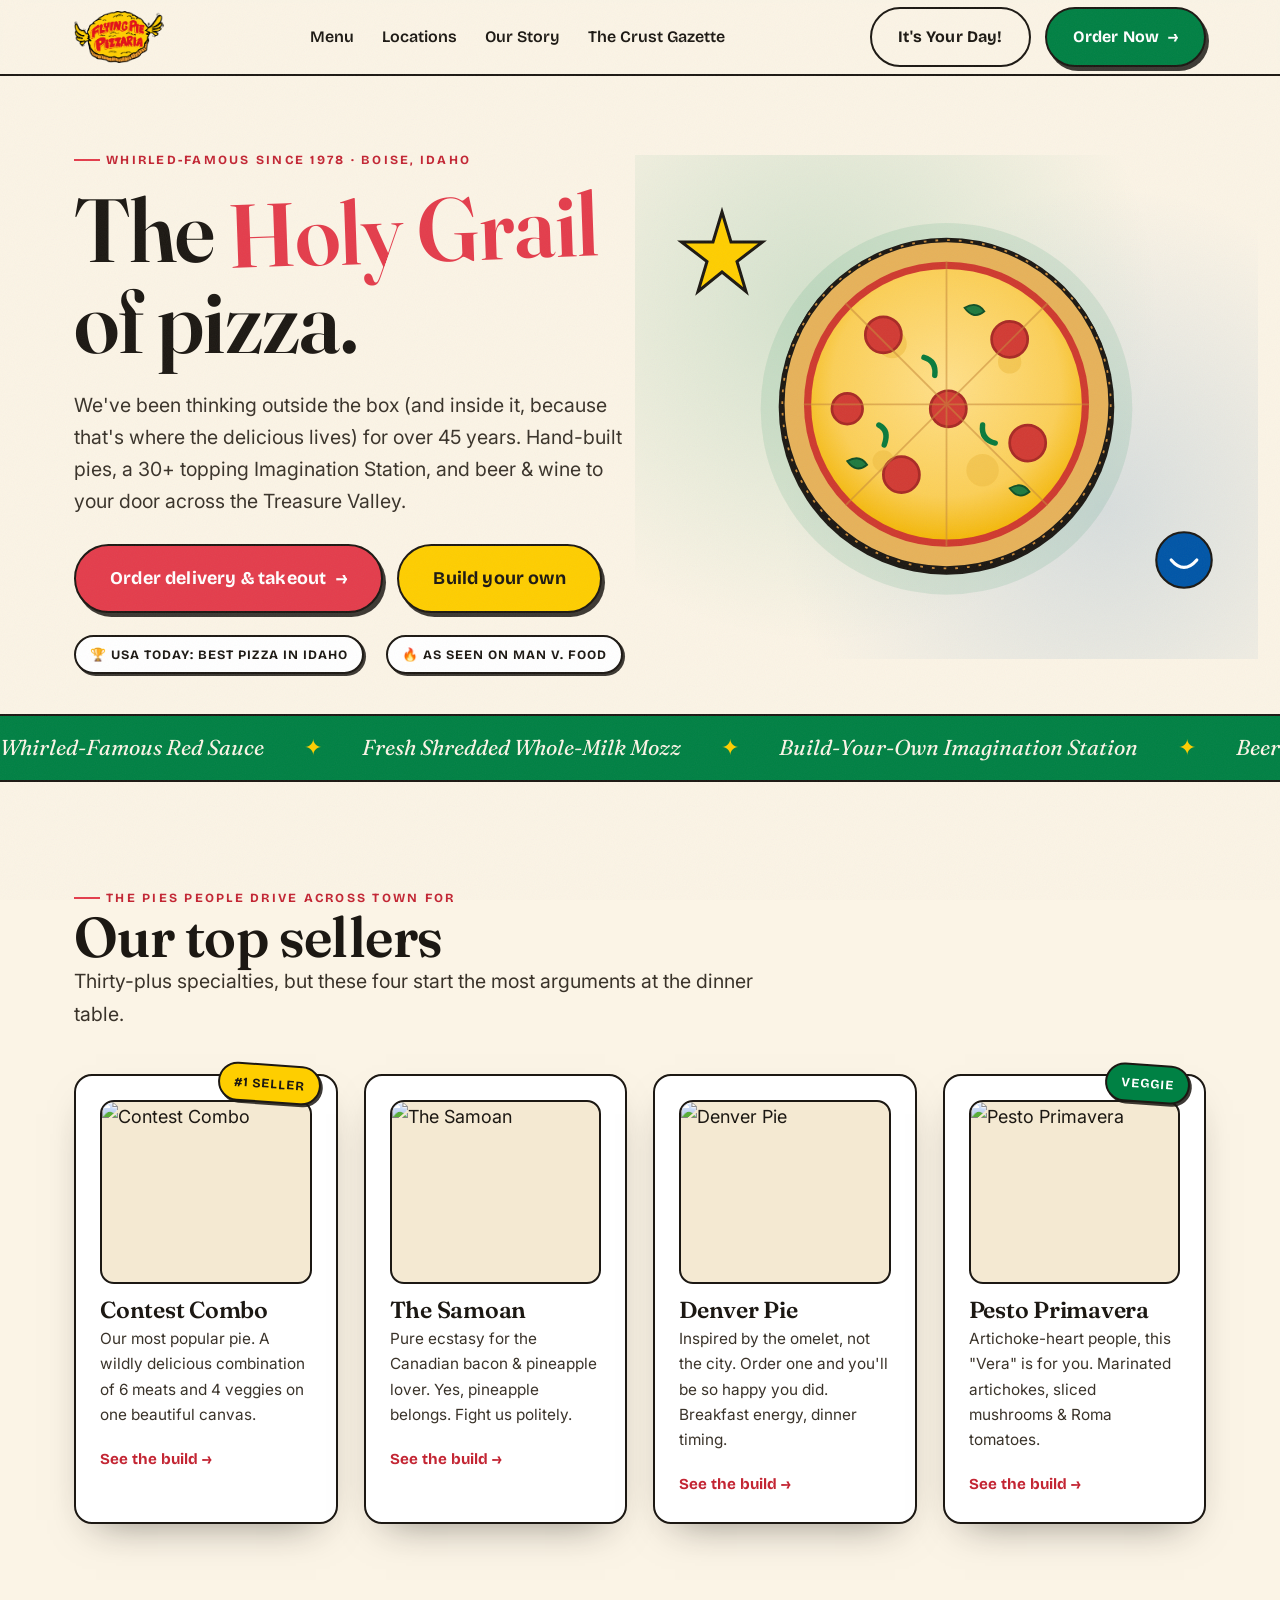
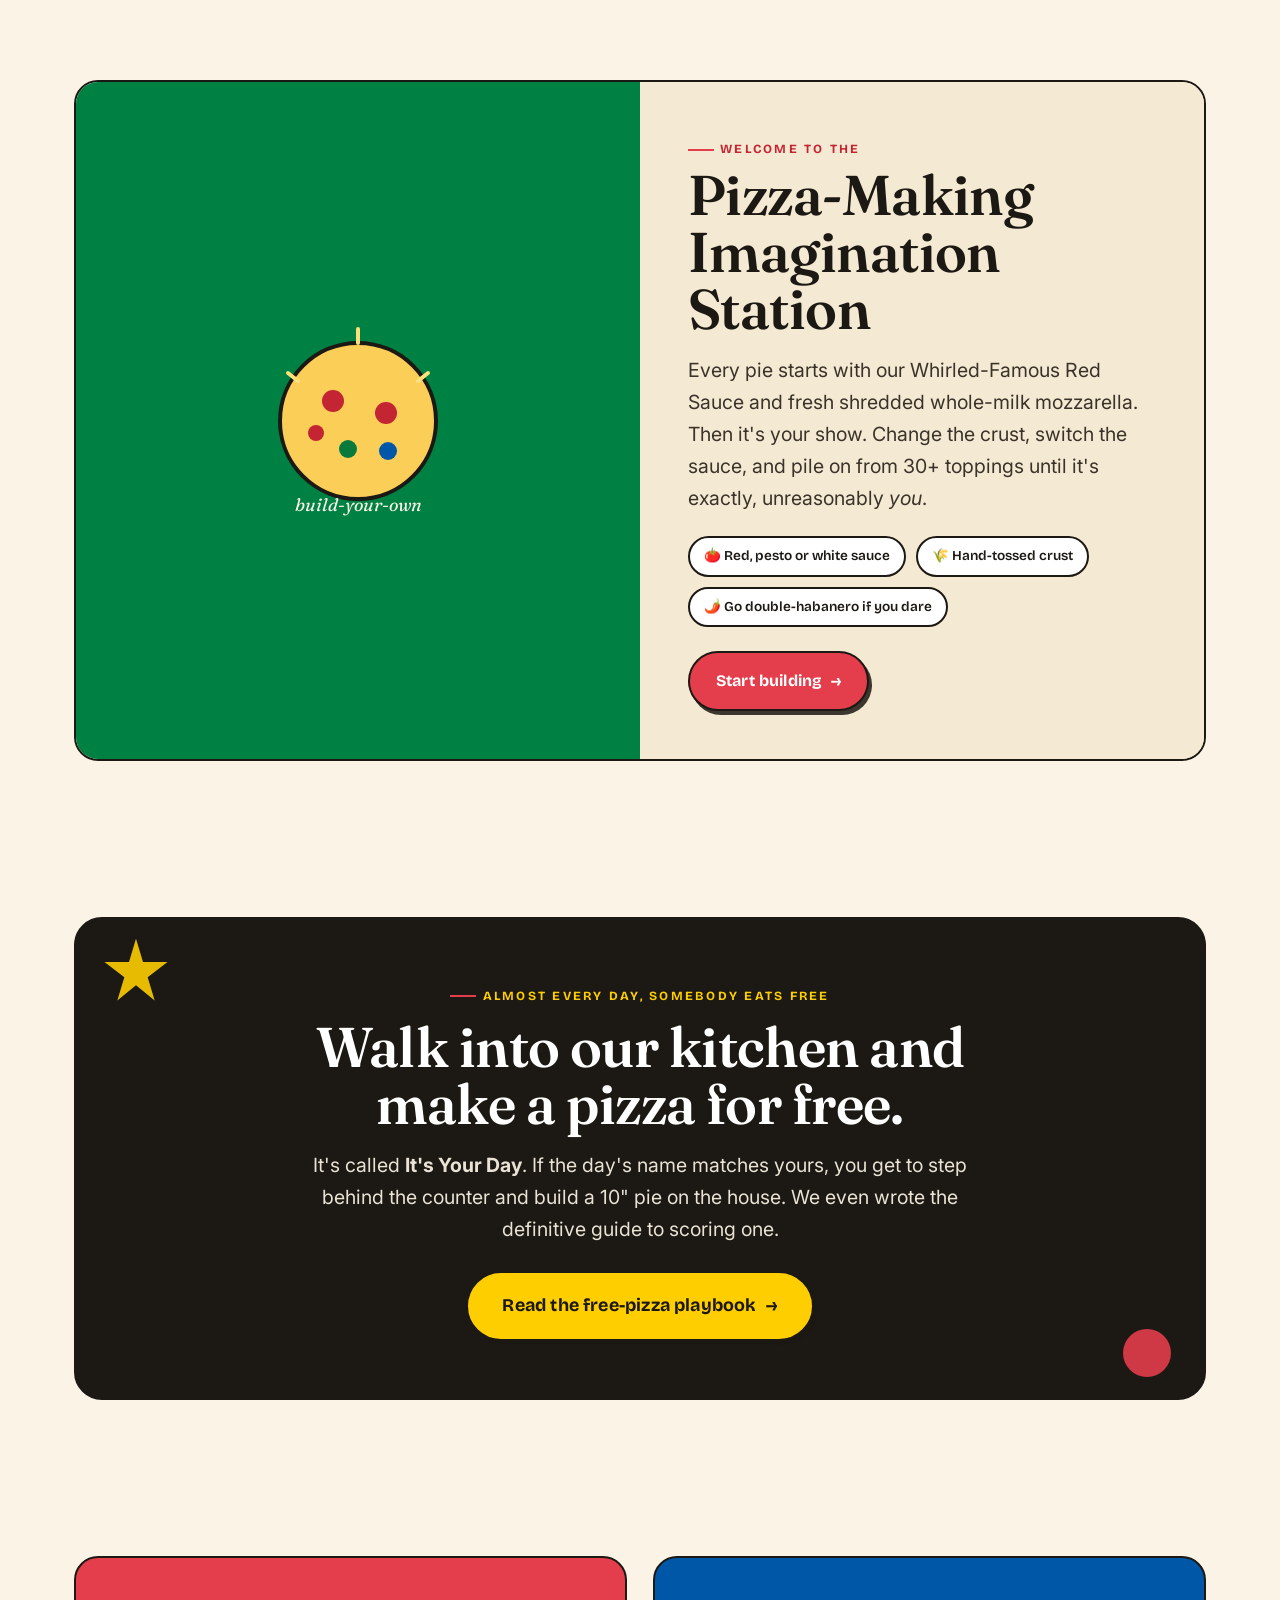
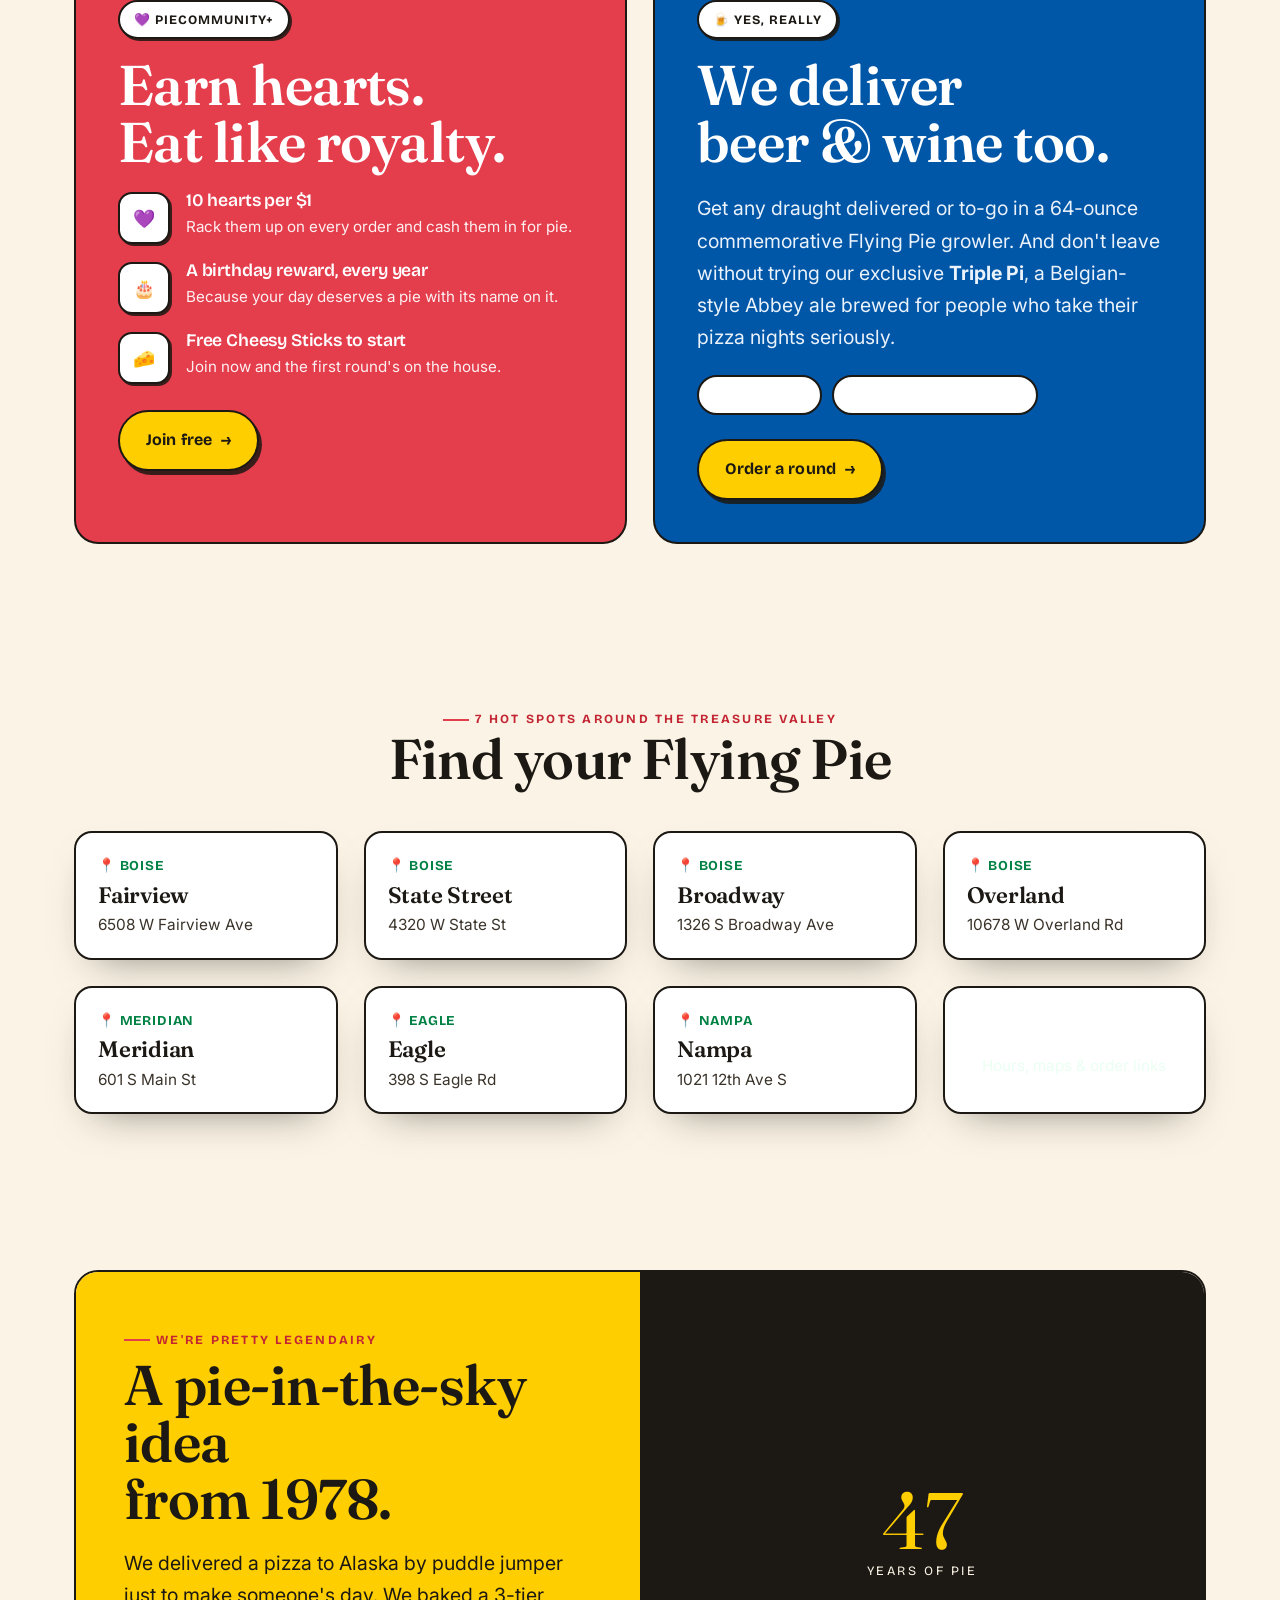
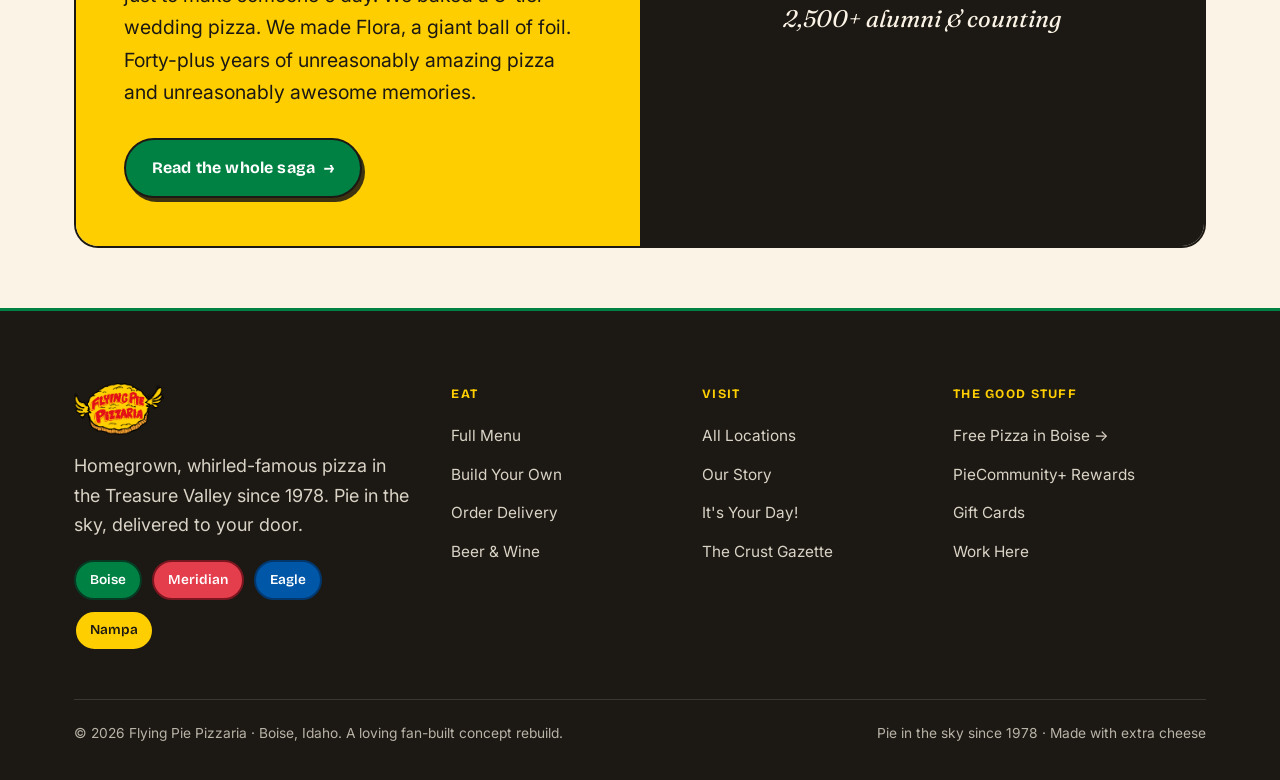
==== commit eefff992: "Full ordering: real photos on cards, all menu sections, cart, half-and-half builder, DoorDash delive" ====
--- a/index.html
+++ b/index.html
@@ -100,26 +100,26 @@
     <div class="grid grid-4">
       <article class="pcard reveal">
         <span class="badge pcard__tag bg-yellow" style="color:var(--ink)">#1 Seller</span>
-        <div class="pcard__disc bg-red"><svg viewBox="0 0 100 100" width="92"><circle cx="50" cy="50" r="44" fill="#fbcf57"/><circle cx="35" cy="38" r="8" fill="#c32533"/><circle cx="63" cy="44" r="8" fill="#c32533"/><circle cx="48" cy="64" r="7" fill="#c32533"/><circle cx="68" cy="66" r="6" fill="#0a7a3c"/><circle cx="30" cy="62" r="6" fill="#0a7a3c"/></svg></div>
+        <img class="pcard__photo" src="https://olo-images-live.imgix.net/c7/c717dc19bd1c4a53b7072cd13a81356d.jpeg?w=600&h=400&fit=crop&crop=edges&auto=format,compress&q=72" alt="Contest Combo" loading="lazy">
         <h3>Contest Combo</h3>
         <p>Our most popular pie. A wildly delicious combination of 6 meats and 4 veggies on one beautiful canvas.</p>
         <a class="more" href="menu.html">See the build &rarr;</a>
       </article>
       <article class="pcard reveal">
-        <div class="pcard__disc bg-yellow"><svg viewBox="0 0 100 100" width="92"><circle cx="50" cy="50" r="44" fill="#ffe08a"/><circle cx="40" cy="42" r="9" fill="#f0a6c0"/><circle cx="62" cy="55" r="9" fill="#f0a6c0"/><circle cx="44" cy="66" r="7" fill="#f6c84c"/><circle cx="60" cy="36" r="6" fill="#f6c84c"/></svg></div>
+        <img class="pcard__photo" src="https://olo-images-live.imgix.net/90/9041b096e27f4f92951b82354c9c50bd.jpeg?w=600&h=400&fit=crop&crop=edges&auto=format,compress&q=72" alt="The Samoan" loading="lazy">
         <h3>The Samoan</h3>
         <p>Pure ecstasy for the Canadian bacon &amp; pineapple lover. Yes, pineapple belongs. Fight us politely.</p>
         <a class="more" href="menu.html">See the build &rarr;</a>
       </article>
       <article class="pcard reveal">
-        <div class="pcard__disc bg-green"><svg viewBox="0 0 100 100" width="92"><circle cx="50" cy="50" r="44" fill="#ffe08a"/><circle cx="38" cy="40" r="8" fill="#e7b25a"/><circle cx="62" cy="46" r="8" fill="#e7b25a"/><circle cx="46" cy="64" r="7" fill="#cf3a2f"/><circle cx="64" cy="64" r="6" fill="#0a7a3c"/></svg></div>
+        <img class="pcard__photo" src="https://olo-images-live.imgix.net/56/568aaf280516451a9190871ef9cdd665.jpeg?w=600&h=400&fit=crop&crop=edges&auto=format,compress&q=72" alt="Denver Pie" loading="lazy">
         <h3>Denver Pie</h3>
         <p>Inspired by the omelet, not the city. Order one and you'll be so happy you did. Breakfast energy, dinner timing.</p>
         <a class="more" href="menu.html">See the build &rarr;</a>
       </article>
       <article class="pcard reveal">
         <span class="badge pcard__tag bg-green" style="color:#fff">Veggie</span>
-        <div class="pcard__disc bg-blue"><svg viewBox="0 0 100 100" width="92"><circle cx="50" cy="50" r="44" fill="#ffe08a"/><path d="M34 40 l10 6 -10 6z" fill="#7a5a2a"/><circle cx="60" cy="44" r="7" fill="#cf3a2f"/><circle cx="50" cy="66" r="6" fill="#0a7a3c"/><circle cx="66" cy="62" r="6" fill="#0a7a3c"/></svg></div>
+        <img class="pcard__photo" src="https://olo-images-live.imgix.net/a9/a9f040e229954c0ea86165e3575755a6.jpeg?w=600&h=400&fit=crop&crop=edges&auto=format,compress&q=72" alt="Pesto Primavera" loading="lazy">
         <h3>Pesto Primavera</h3>
         <p>Artichoke-heart people, this "Vera" is for you. Marinated artichokes, sliced mushrooms &amp; Roma tomatoes.</p>
         <a class="more" href="menu.html">See the build &rarr;</a>
--- a/css/style.css
+++ b/css/style.css
@@ -428,3 +428,57 @@
 .modal__close{position:absolute;top:14px;right:16px;background:none;border:0;font-size:1.8rem;cursor:pointer;line-height:1}
 .modal h2{margin-bottom:.2em}
 @media(max-width:860px){.builder{grid-template-columns:1fr;gap:24px}.builder__panel{position:static}}
+
+/* =====================  REAL PHOTO CARDS  ===================== */
+.pcard__photo{width:100%;height:184px;object-fit:cover;border-radius:14px;border:2.5px solid var(--ink);margin-bottom:14px;display:block;background:var(--paper-2)}
+
+/* =====================  MENU SECTIONS (order page)  ===================== */
+.menu-cat{margin-top:54px}
+.menu-cat__head{margin-bottom:20px}
+.menu-cat__head h2{font-size:clamp(1.6rem,3.4vw,2.4rem)}
+.menu-cat__head p{color:var(--ink-soft);font-size:.98rem;margin:.2em 0 0}
+.mgrid{display:grid;grid-template-columns:repeat(auto-fill,minmax(230px,1fr));gap:18px}
+.mitem{background:#fff;border:2.5px solid var(--ink);border-radius:16px;overflow:hidden;box-shadow:var(--shadow-card);display:flex;flex-direction:column;transition:transform .16s ease}
+.mitem:hover{transform:translateY(-4px)}
+.mitem__img{height:150px;background-size:cover;background-position:center;border-bottom:2.5px solid var(--ink)}
+.mitem__body{padding:14px 16px 16px;display:flex;flex-direction:column;flex:1}
+.mitem__body h4{font-family:var(--font-display);font-size:1.2rem;margin:0 0 .15em}
+.mitem__body p{font-size:.88rem;color:var(--ink-soft);margin:0 0 12px;flex:1}
+.mitem__foot{display:flex;align-items:center;justify-content:space-between;gap:8px}
+.mitem__price{font-family:var(--font-display);font-size:1.3rem;font-weight:600}
+.mitem__add{padding:9px 16px;font-size:.9rem;box-shadow:2px 2px 0 rgba(28,24,19,.85)}
+.mitem__add.added{background:var(--green-deep)}
+
+/* sticky cart button (mobile-friendly) */
+.cartbar{position:sticky;top:74px;z-index:120;display:flex;justify-content:flex-end;pointer-events:none}
+.cartbar .btn{pointer-events:auto}
+.cartbtn__c{display:inline-grid;place-items:center;min-width:22px;height:22px;border-radius:999px;background:var(--yellow);color:var(--ink);border:2px solid var(--ink);font-size:.8rem;margin-left:6px;padding:0 5px}
+.pulse{animation:pls .35s ease}
+@keyframes pls{0%{transform:scale(1)}50%{transform:scale(1.12)}100%{transform:scale(1)}}
+
+/* builder price line + divider */
+.builder-pricebar{display:flex;align-items:center;justify-content:space-between;gap:14px;margin:6px 0 18px;padding:14px 18px;border:2.5px solid var(--ink);border-radius:16px;background:var(--paper-2)}
+.builder-pricebar .lab{font-family:var(--font-grotesk);font-weight:700;text-transform:uppercase;letter-spacing:.06em;font-size:.8rem;color:var(--ink-soft)}
+.builder-pricebar .val{font-family:var(--font-display);font-size:2rem;color:var(--green)}
+
+/* checkout extras */
+.seg{display:flex;gap:8px;margin:18px 0 14px;border:2.5px solid var(--ink);border-radius:14px;padding:5px;background:#fff}
+.seg__b{flex:1;border:0;background:none;cursor:pointer;font-family:var(--font-grotesk);font-weight:700;padding:11px;border-radius:10px;font-size:.95rem}
+.seg__b.on{background:var(--green);color:#fff}
+.fld{font-family:var(--font-grotesk);font-size:1rem;padding:12px 14px;border:2.5px solid var(--ink);border-radius:12px;width:100%}
+.fld-label{display:block;font-family:var(--font-grotesk);font-weight:700;font-size:.9rem;margin-bottom:5px}
+.ord-review{border:2px solid var(--ink);border-radius:14px;padding:4px 16px;margin-bottom:6px;max-height:230px;overflow:auto}
+.demo-note{font-size:.8rem;color:var(--ink-soft);margin:12px 0 0}
+.dd-box{border:2.5px solid var(--ink);border-radius:16px;background:#fff3cf;padding:20px;margin-top:6px}
+
+/* cart qty rows */
+.qtyrow{display:flex;align-items:center;gap:8px;margin-top:8px}
+.qtybtn{width:26px;height:26px;border:2px solid var(--ink);background:#fff;border-radius:8px;cursor:pointer;font-weight:700;line-height:1;font-size:1rem}
+.qn{min-width:18px;text-align:center;font-weight:700}
+.cart__item .rm{margin-left:6px}
+.lineprice{font-family:var(--font-display);font-size:1.1rem;white-space:nowrap}
+
+@media(max-width:860px){
+  .mgrid{grid-template-columns:repeat(auto-fill,minmax(150px,1fr))}
+  .cartbar{top:74px}
+}
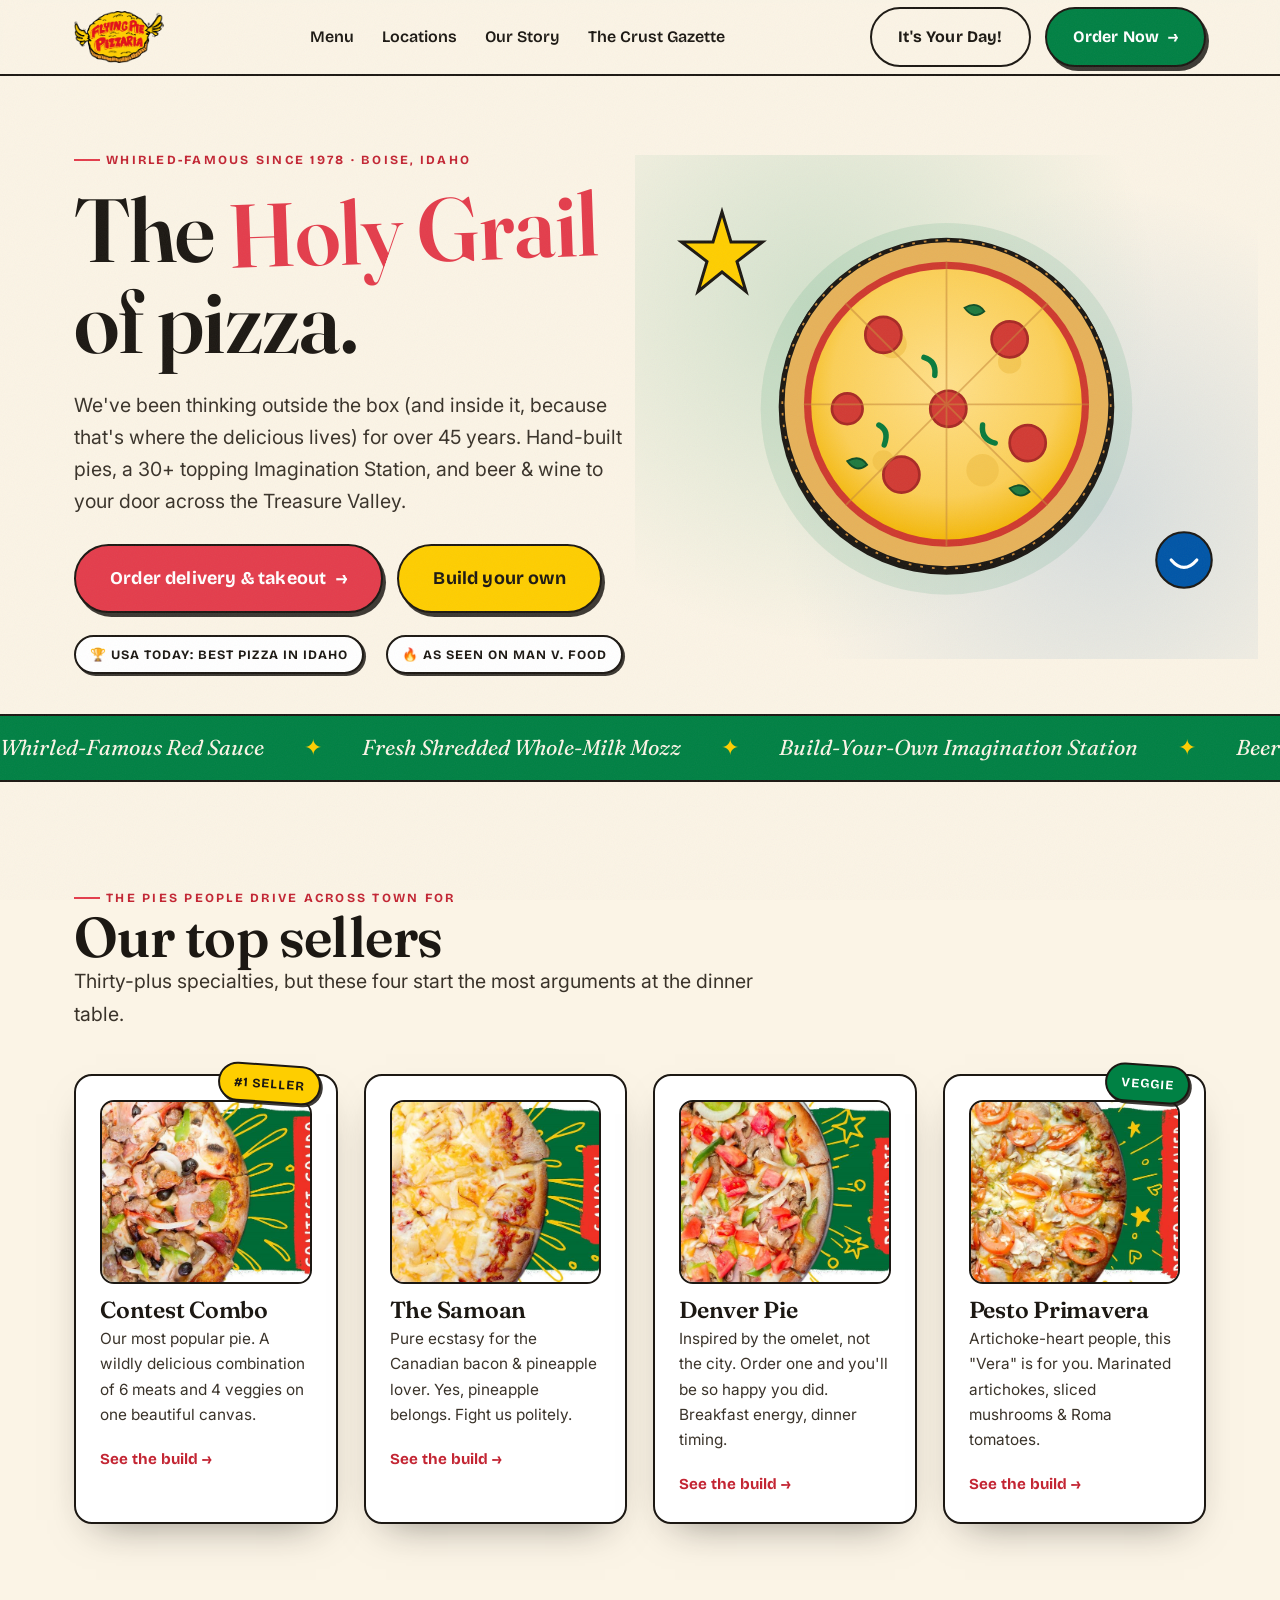
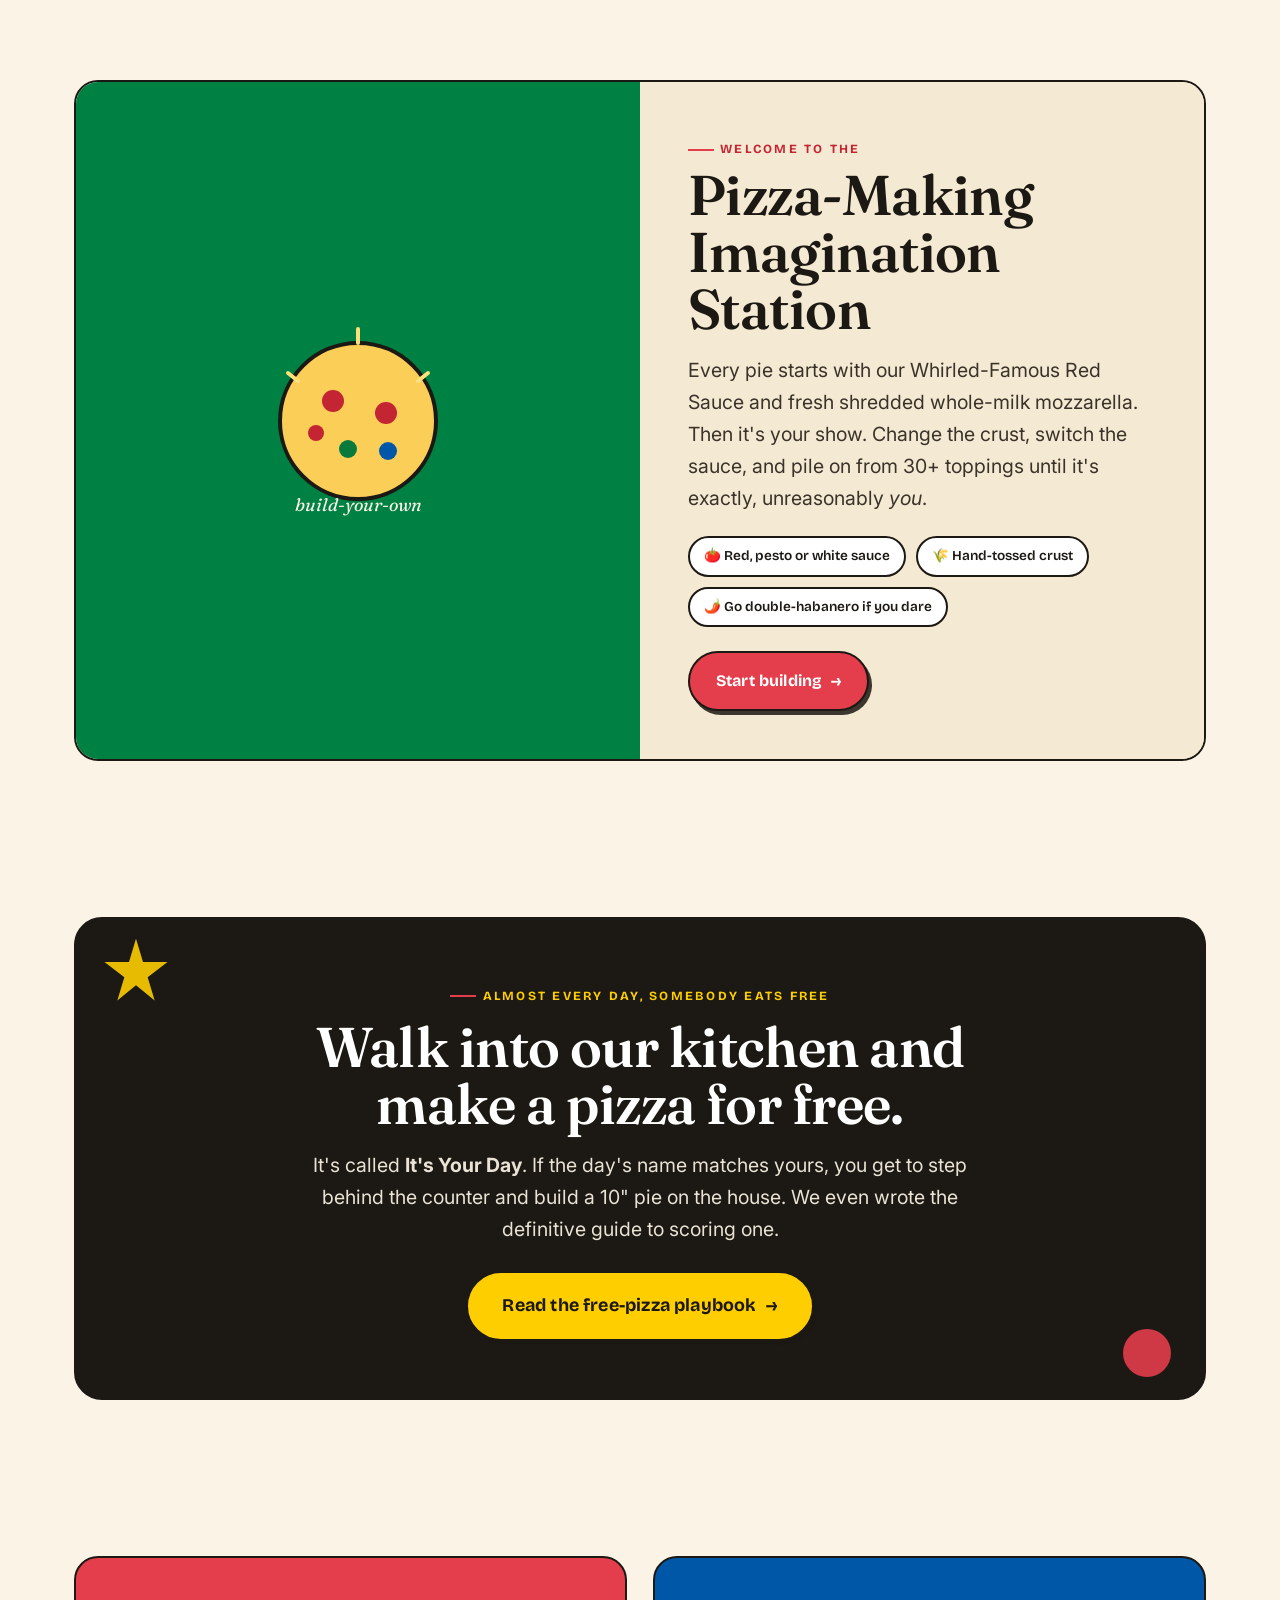
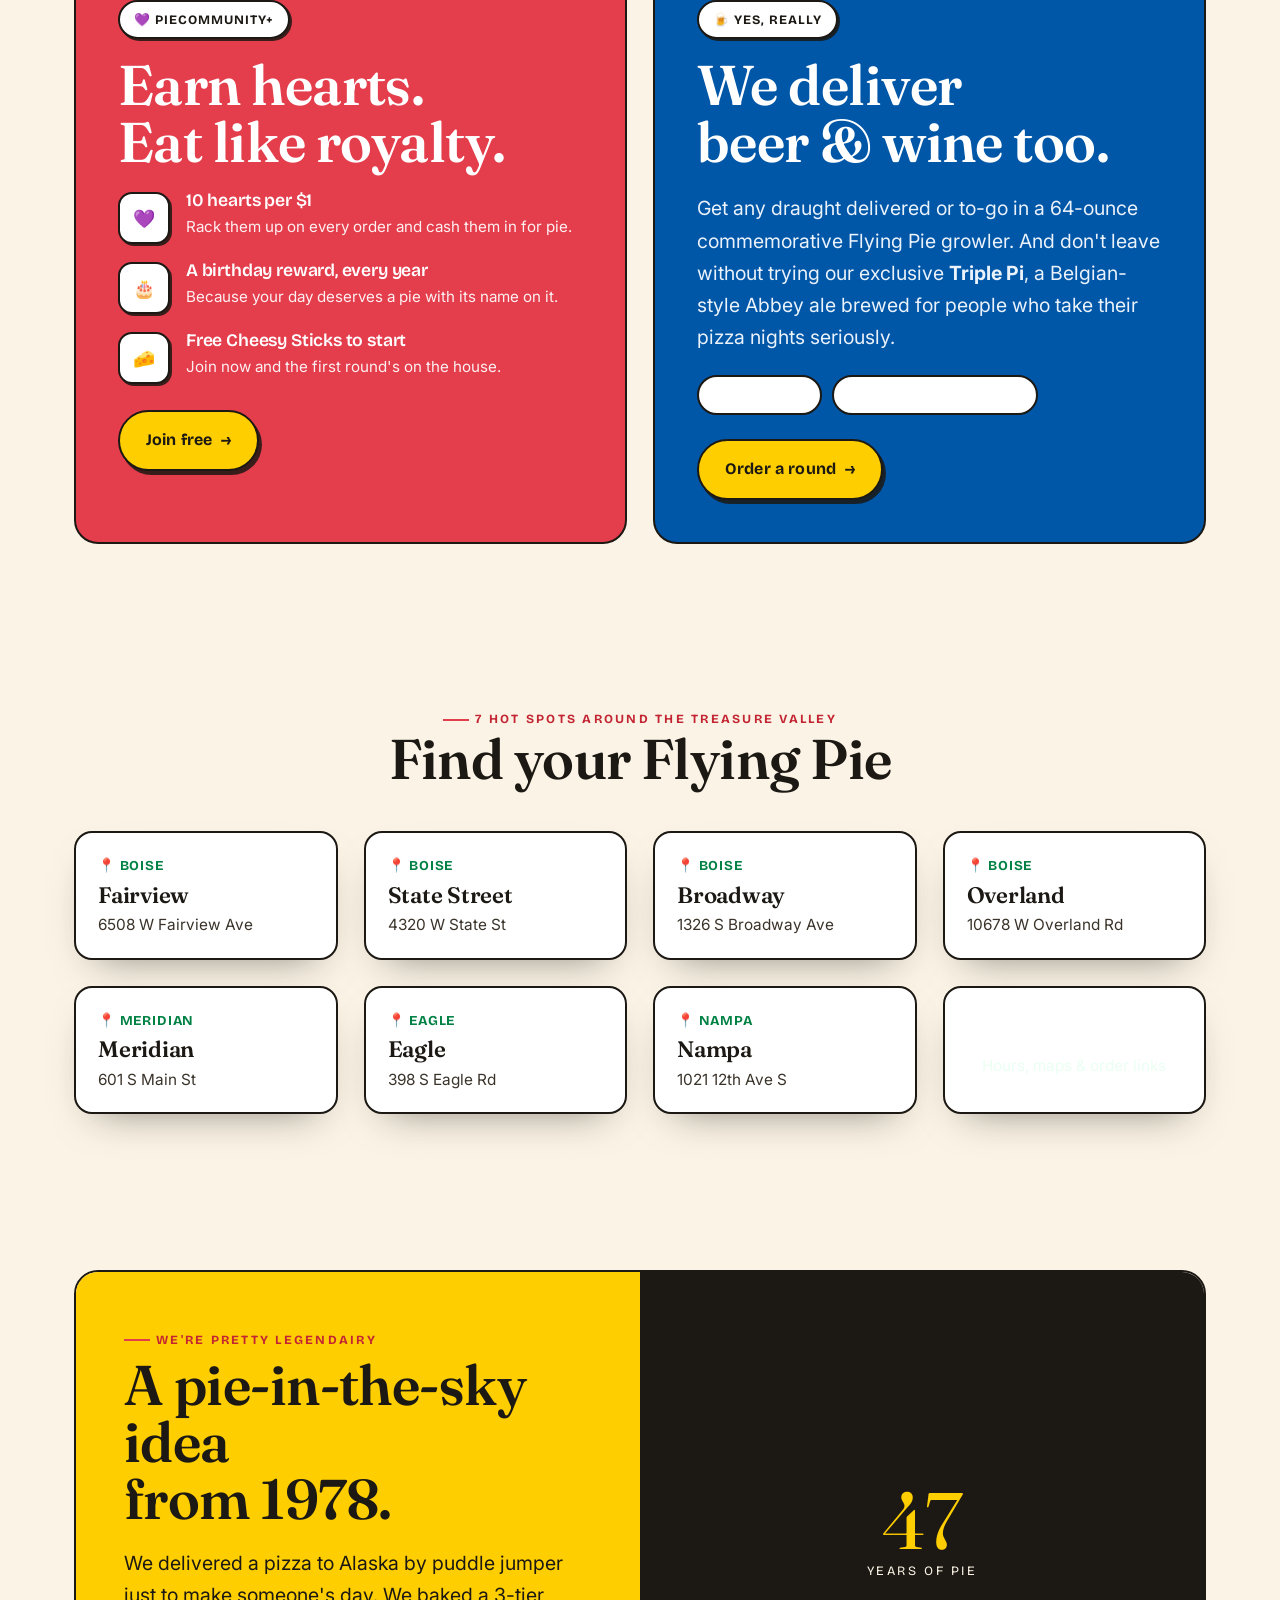
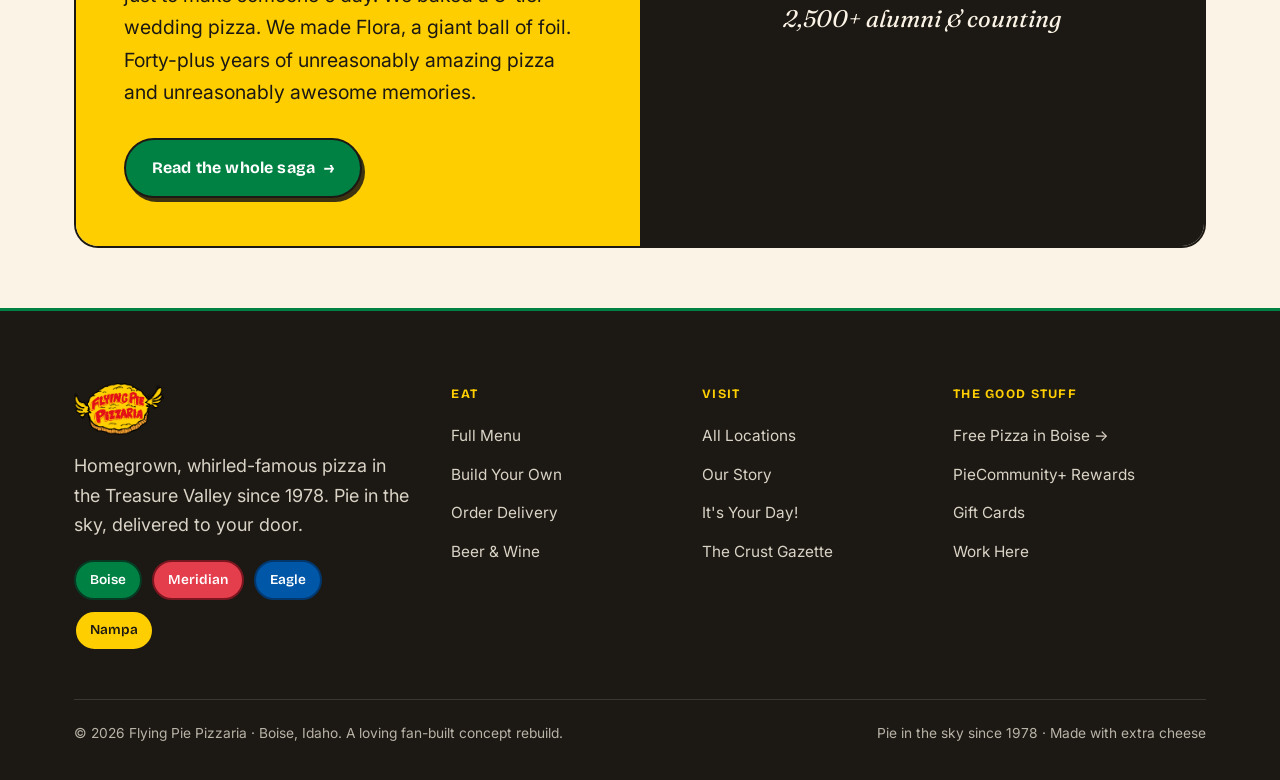
==== commit 3c302f36: "Real Flying Pie photos hosted locally on cards + full menu; fix locations card + IYD image" ====
--- a/index.html
+++ b/index.html
@@ -100,26 +100,26 @@
     <div class="grid grid-4">
       <article class="pcard reveal">
         <span class="badge pcard__tag bg-yellow" style="color:var(--ink)">#1 Seller</span>
-        <img class="pcard__photo" src="https://olo-images-live.imgix.net/c7/c717dc19bd1c4a53b7072cd13a81356d.jpeg?w=600&h=400&fit=crop&crop=edges&auto=format,compress&q=72" alt="Contest Combo" loading="lazy">
+        <img class="pcard__photo" src="assets/food/c717dc19bd1c4a53b7072cd13a81356d.jpg" alt="Contest Combo" loading="lazy">
         <h3>Contest Combo</h3>
         <p>Our most popular pie. A wildly delicious combination of 6 meats and 4 veggies on one beautiful canvas.</p>
         <a class="more" href="menu.html">See the build &rarr;</a>
       </article>
       <article class="pcard reveal">
-        <img class="pcard__photo" src="https://olo-images-live.imgix.net/90/9041b096e27f4f92951b82354c9c50bd.jpeg?w=600&h=400&fit=crop&crop=edges&auto=format,compress&q=72" alt="The Samoan" loading="lazy">
+        <img class="pcard__photo" src="assets/food/9041b096e27f4f92951b82354c9c50bd.jpg" alt="The Samoan" loading="lazy">
         <h3>The Samoan</h3>
         <p>Pure ecstasy for the Canadian bacon &amp; pineapple lover. Yes, pineapple belongs. Fight us politely.</p>
         <a class="more" href="menu.html">See the build &rarr;</a>
       </article>
       <article class="pcard reveal">
-        <img class="pcard__photo" src="https://olo-images-live.imgix.net/56/568aaf280516451a9190871ef9cdd665.jpeg?w=600&h=400&fit=crop&crop=edges&auto=format,compress&q=72" alt="Denver Pie" loading="lazy">
+        <img class="pcard__photo" src="assets/food/568aaf280516451a9190871ef9cdd665.jpg" alt="Denver Pie" loading="lazy">
         <h3>Denver Pie</h3>
         <p>Inspired by the omelet, not the city. Order one and you'll be so happy you did. Breakfast energy, dinner timing.</p>
         <a class="more" href="menu.html">See the build &rarr;</a>
       </article>
       <article class="pcard reveal">
         <span class="badge pcard__tag bg-green" style="color:#fff">Veggie</span>
-        <img class="pcard__photo" src="https://olo-images-live.imgix.net/a9/a9f040e229954c0ea86165e3575755a6.jpeg?w=600&h=400&fit=crop&crop=edges&auto=format,compress&q=72" alt="Pesto Primavera" loading="lazy">
+        <img class="pcard__photo" src="assets/food/a9f040e229954c0ea86165e3575755a6.jpg" alt="Pesto Primavera" loading="lazy">
         <h3>Pesto Primavera</h3>
         <p>Artichoke-heart people, this "Vera" is for you. Marinated artichokes, sliced mushrooms &amp; Roma tomatoes.</p>
         <a class="more" href="menu.html">See the build &rarr;</a>
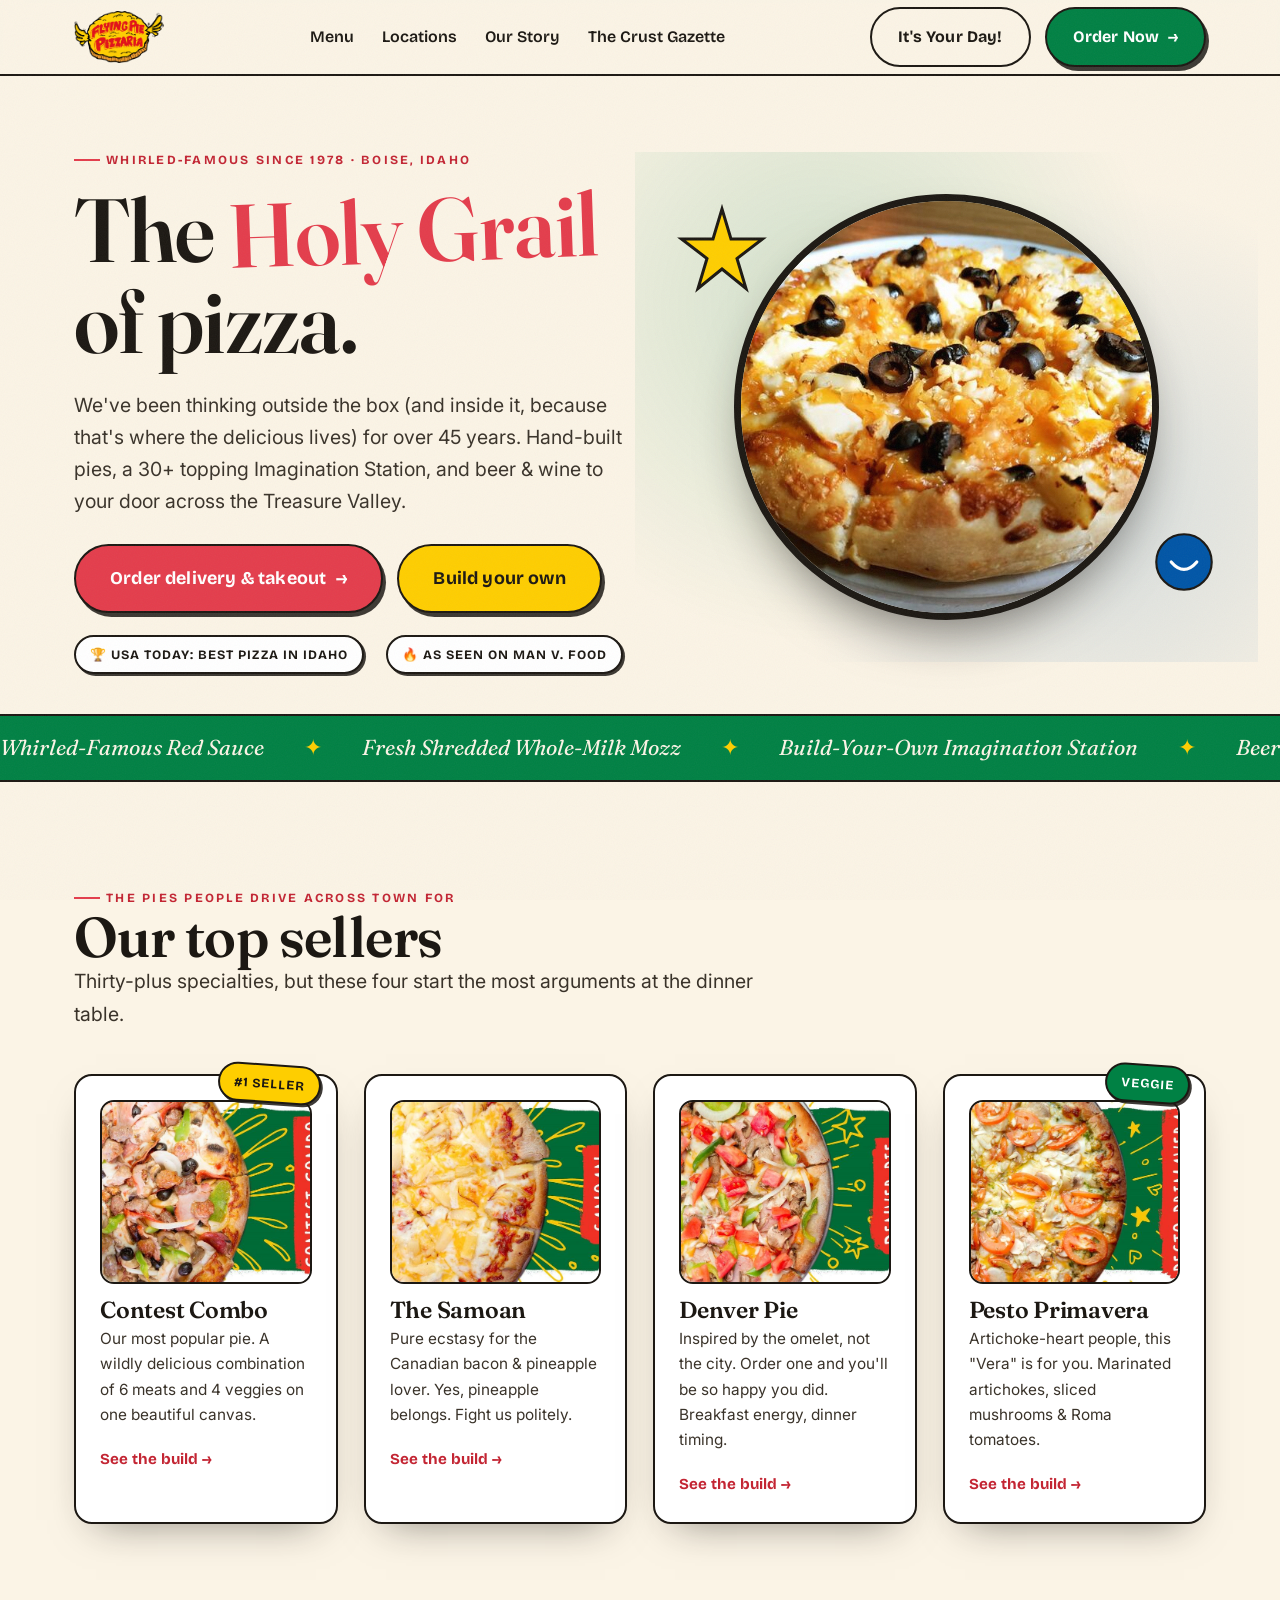
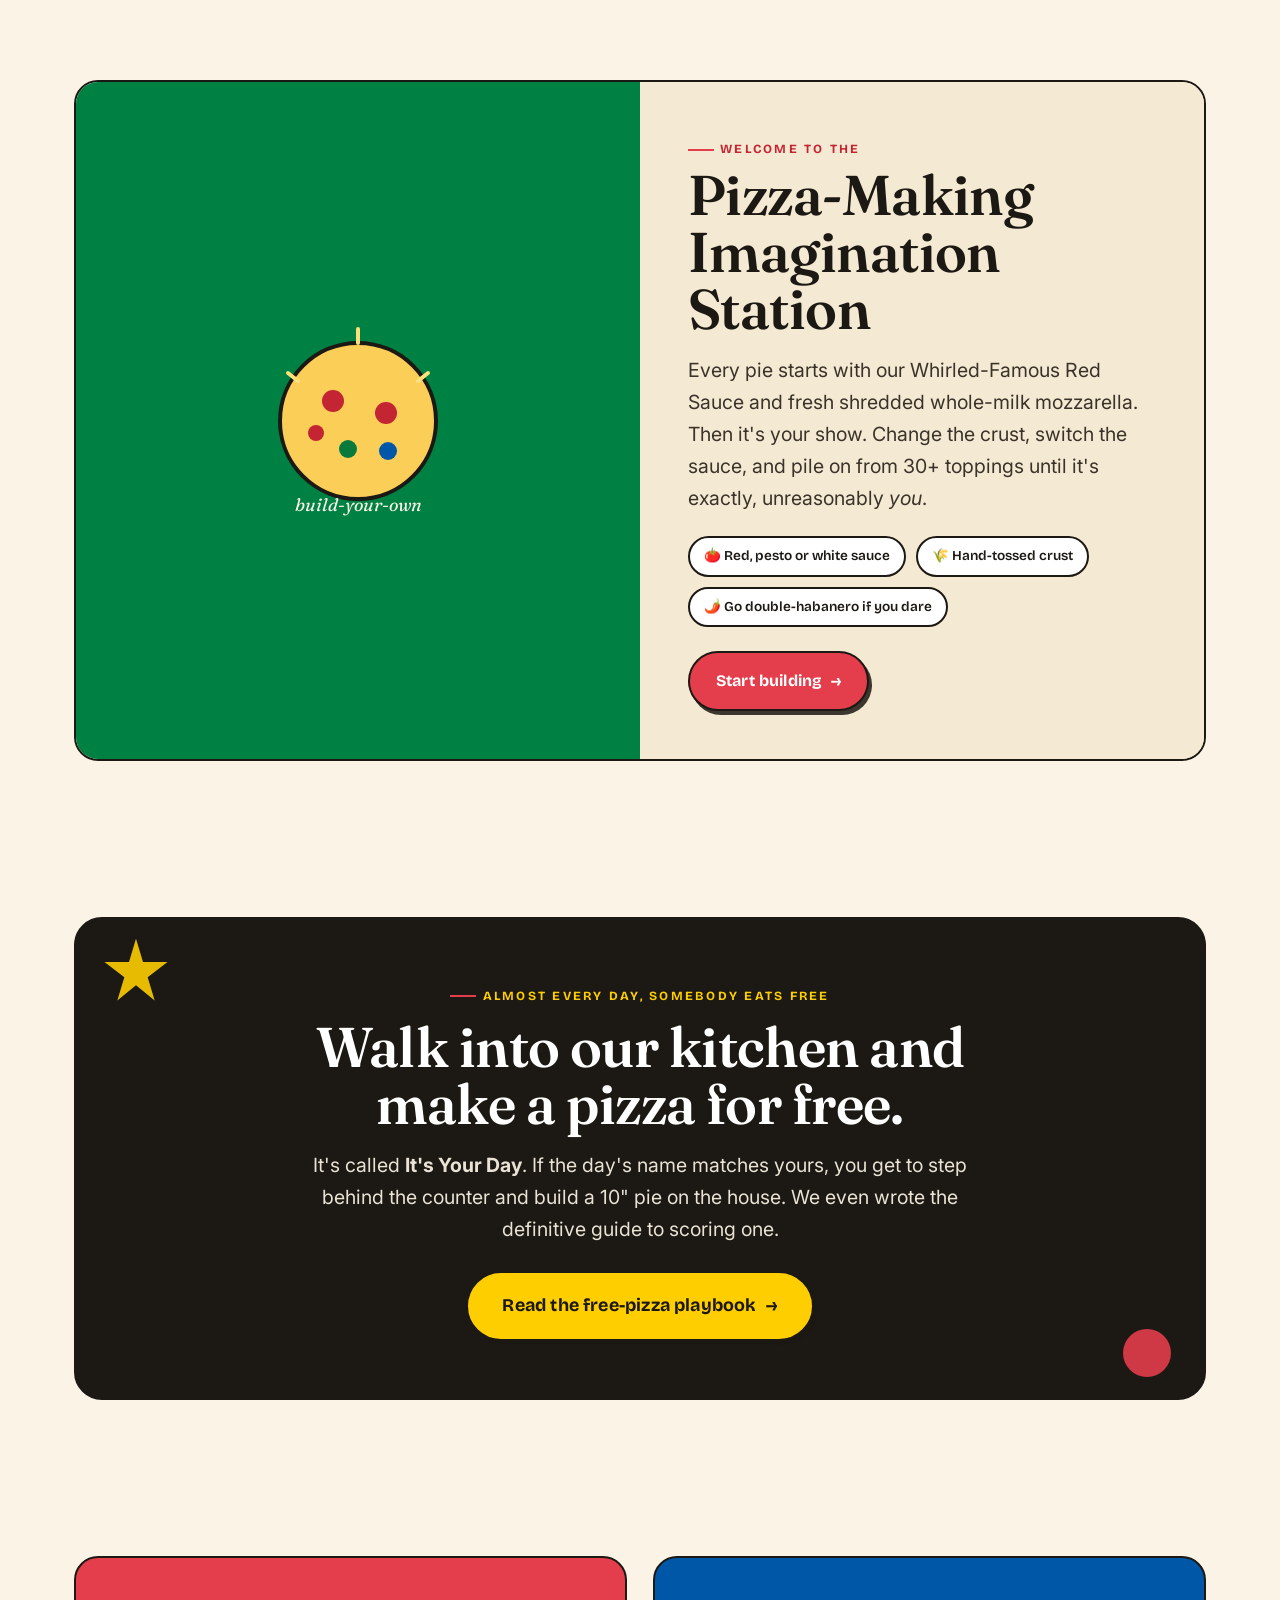
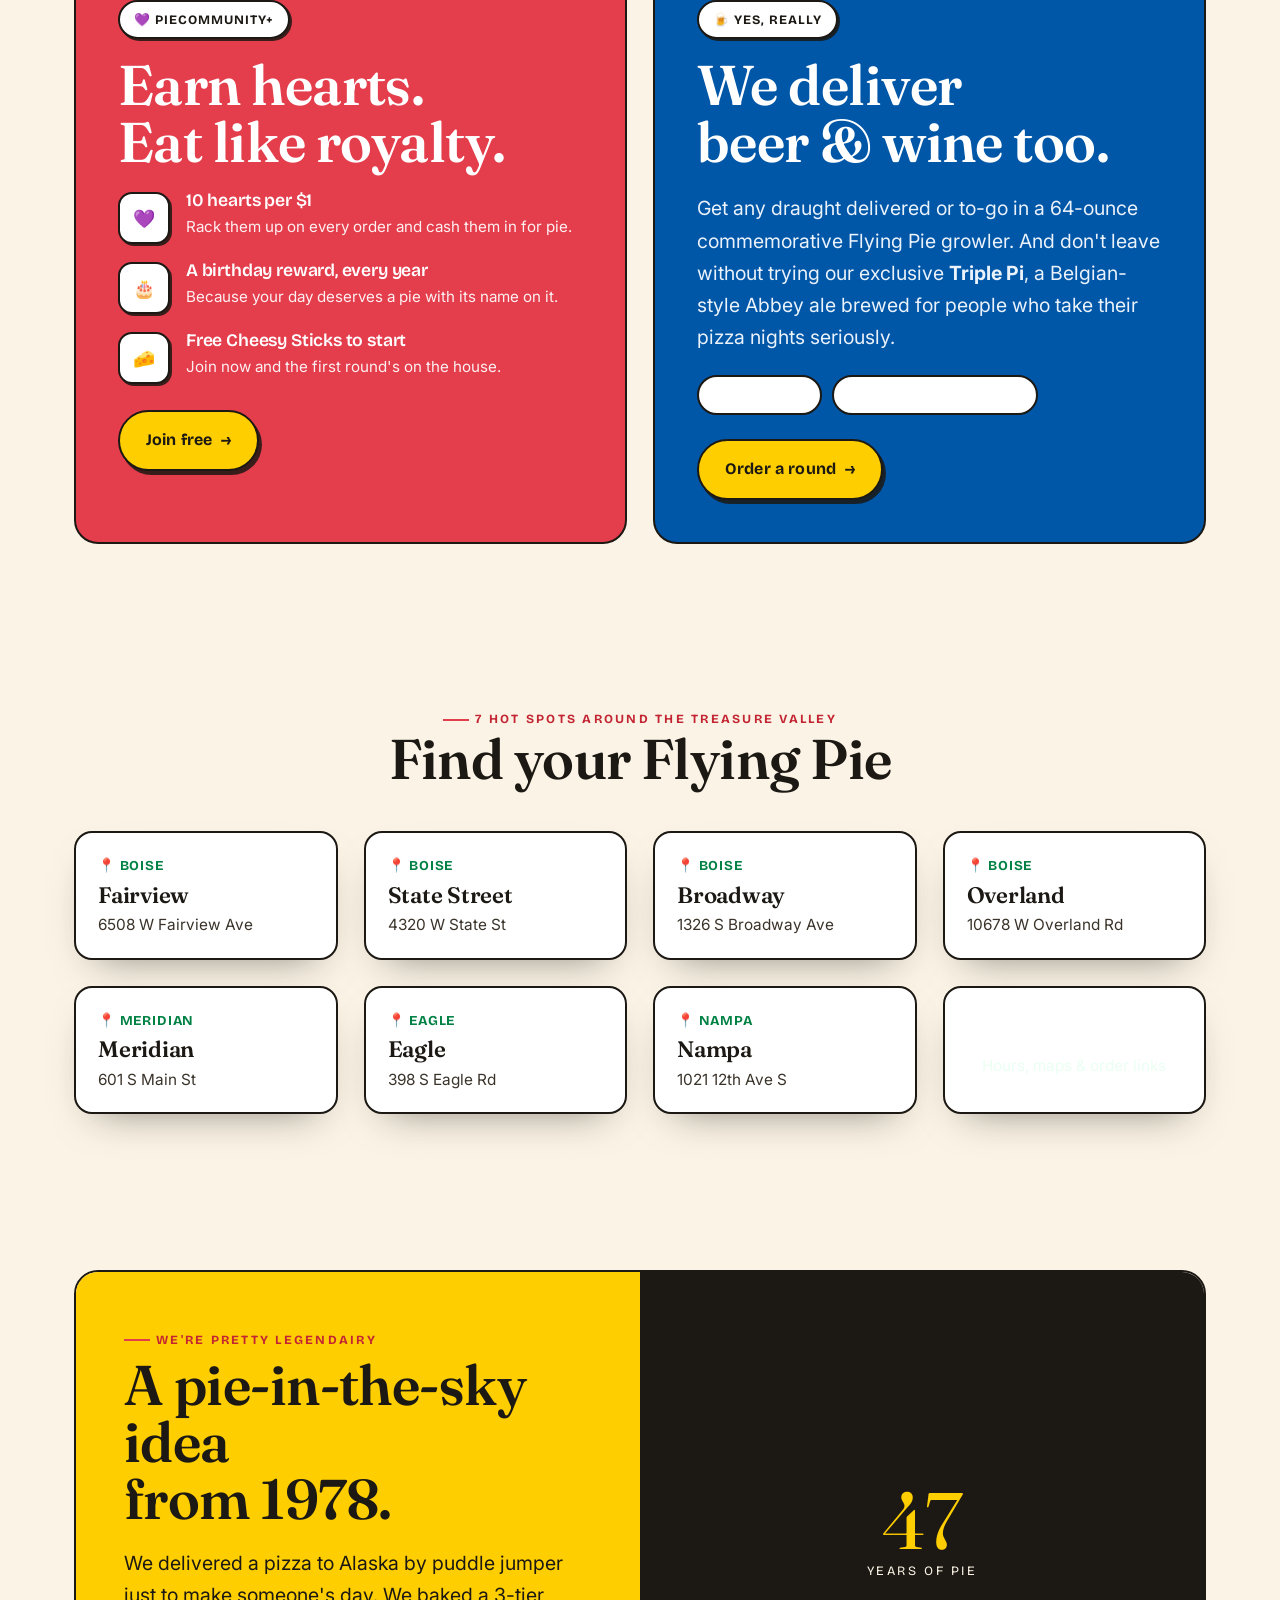
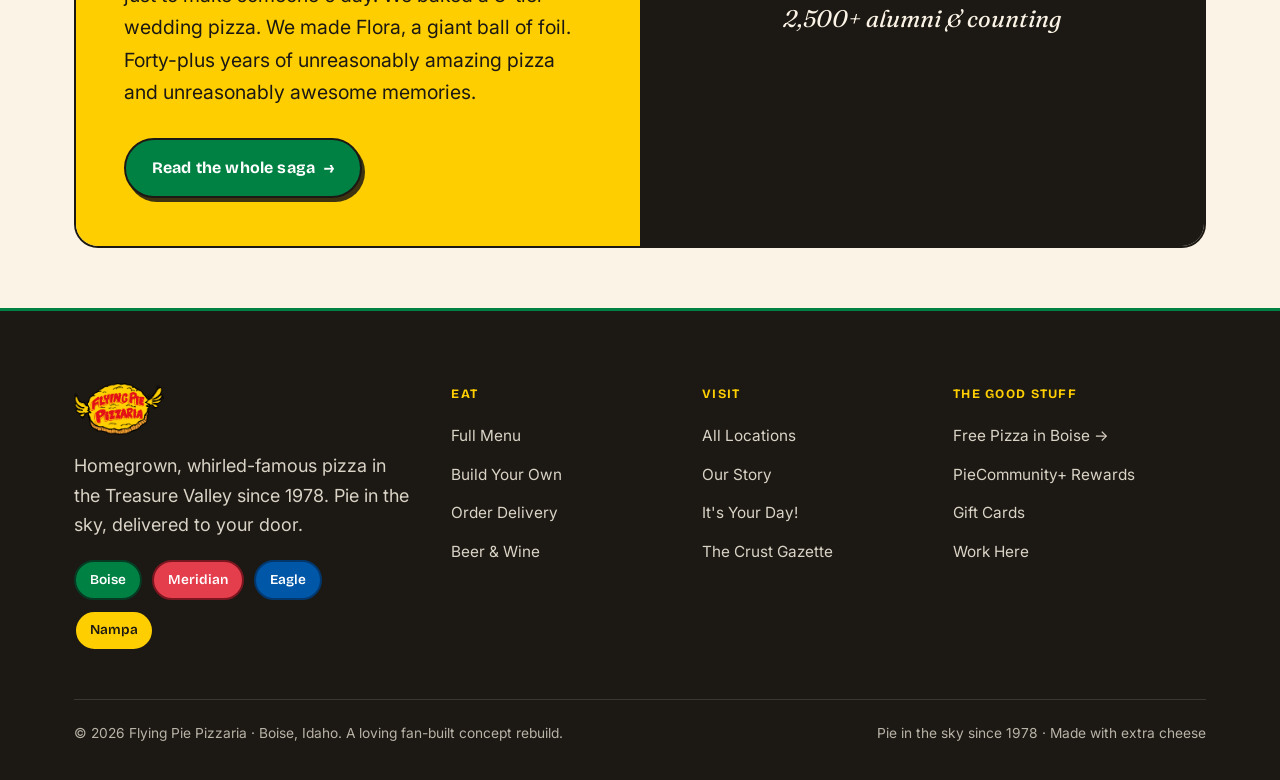
==== commit 087245c2: "Homepage hero: real circular pizza photo instead of illustration" ====
--- a/index.html
+++ b/index.html
@@ -79,7 +79,7 @@
       <div class="hero__sky"></div>
       <svg class="doodle" style="top:2%;left:-2%;width:90px" viewBox="0 0 60 60"><path d="M30 4 L36 24 L57 24 L40 37 L46 57 L30 44 L14 57 L20 37 L3 24 L24 24 Z" fill="#fece00" stroke="#1c1813" stroke-width="2"/></svg>
       <svg class="doodle" style="bottom:6%;right:-2%;width:64px" viewBox="0 0 60 60"><circle cx="30" cy="30" r="26" fill="#0056a7" stroke="#1c1813" stroke-width="2"/><path d="M18 30 q12 14 24 0" stroke="#fff" stroke-width="3" fill="none" stroke-linecap="round"/></svg>
-      <img class="hero__pizza" src="assets/hero-pizza.svg" alt="A whole Flying Pie pizza loaded with pepperoni and basil" width="420" height="420">
+      <img class="hero__pizza" src="assets/food/fd188f29503646159f7cbcb5f861093c.jpg" alt="A whirled-famous Flying Pie pizza, loaded and fresh from the oven" width="440" height="440">
     </div>
   </div>
 </section>
--- a/css/style.css
+++ b/css/style.css
@@ -482,3 +482,6 @@
   .mgrid{grid-template-columns:repeat(auto-fill,minmax(150px,1fr))}
   .cartbar{top:74px}
 }
+
+/* hero pizza as a clean circular photo */
+.hero__pizza{width:min(440px,82%);height:auto;aspect-ratio:1/1;object-fit:cover;border-radius:50%;border:7px solid var(--ink);background:var(--paper-2);box-shadow:0 26px 52px -18px rgba(28,24,19,.6)}
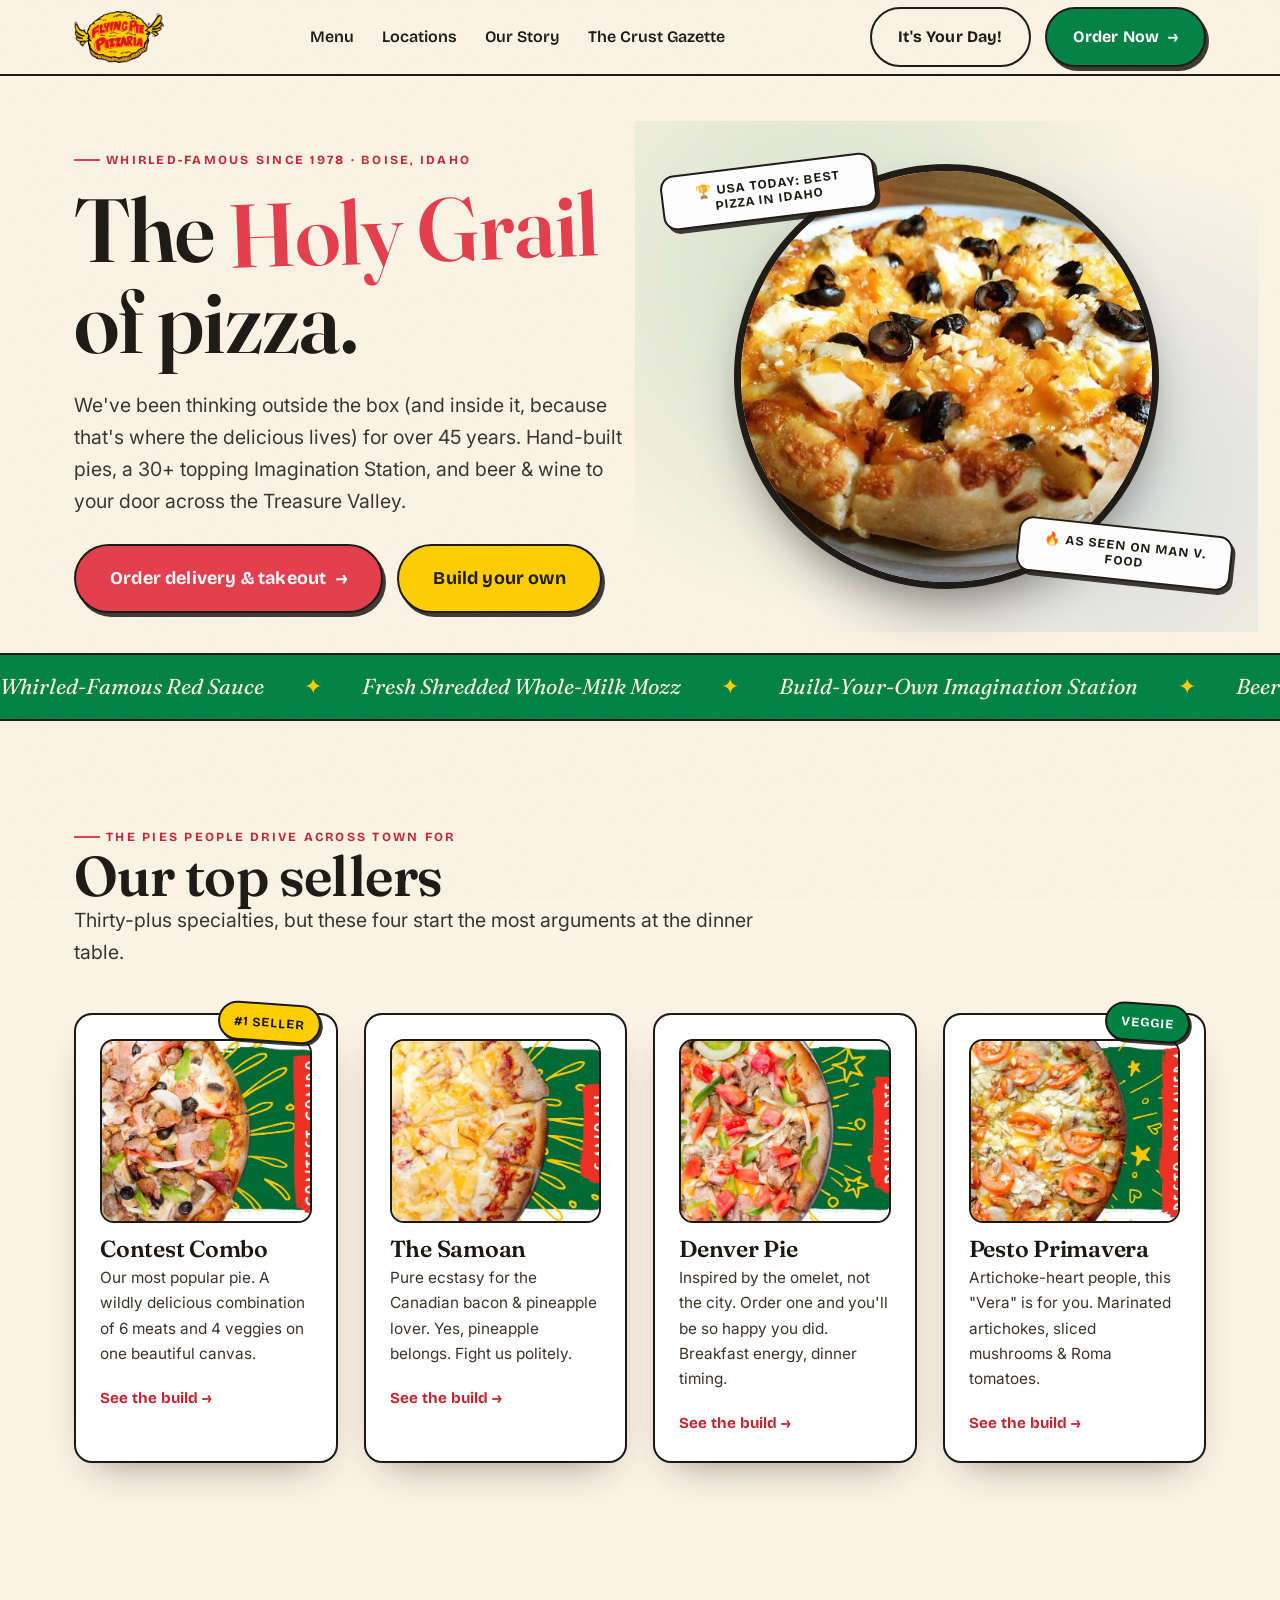
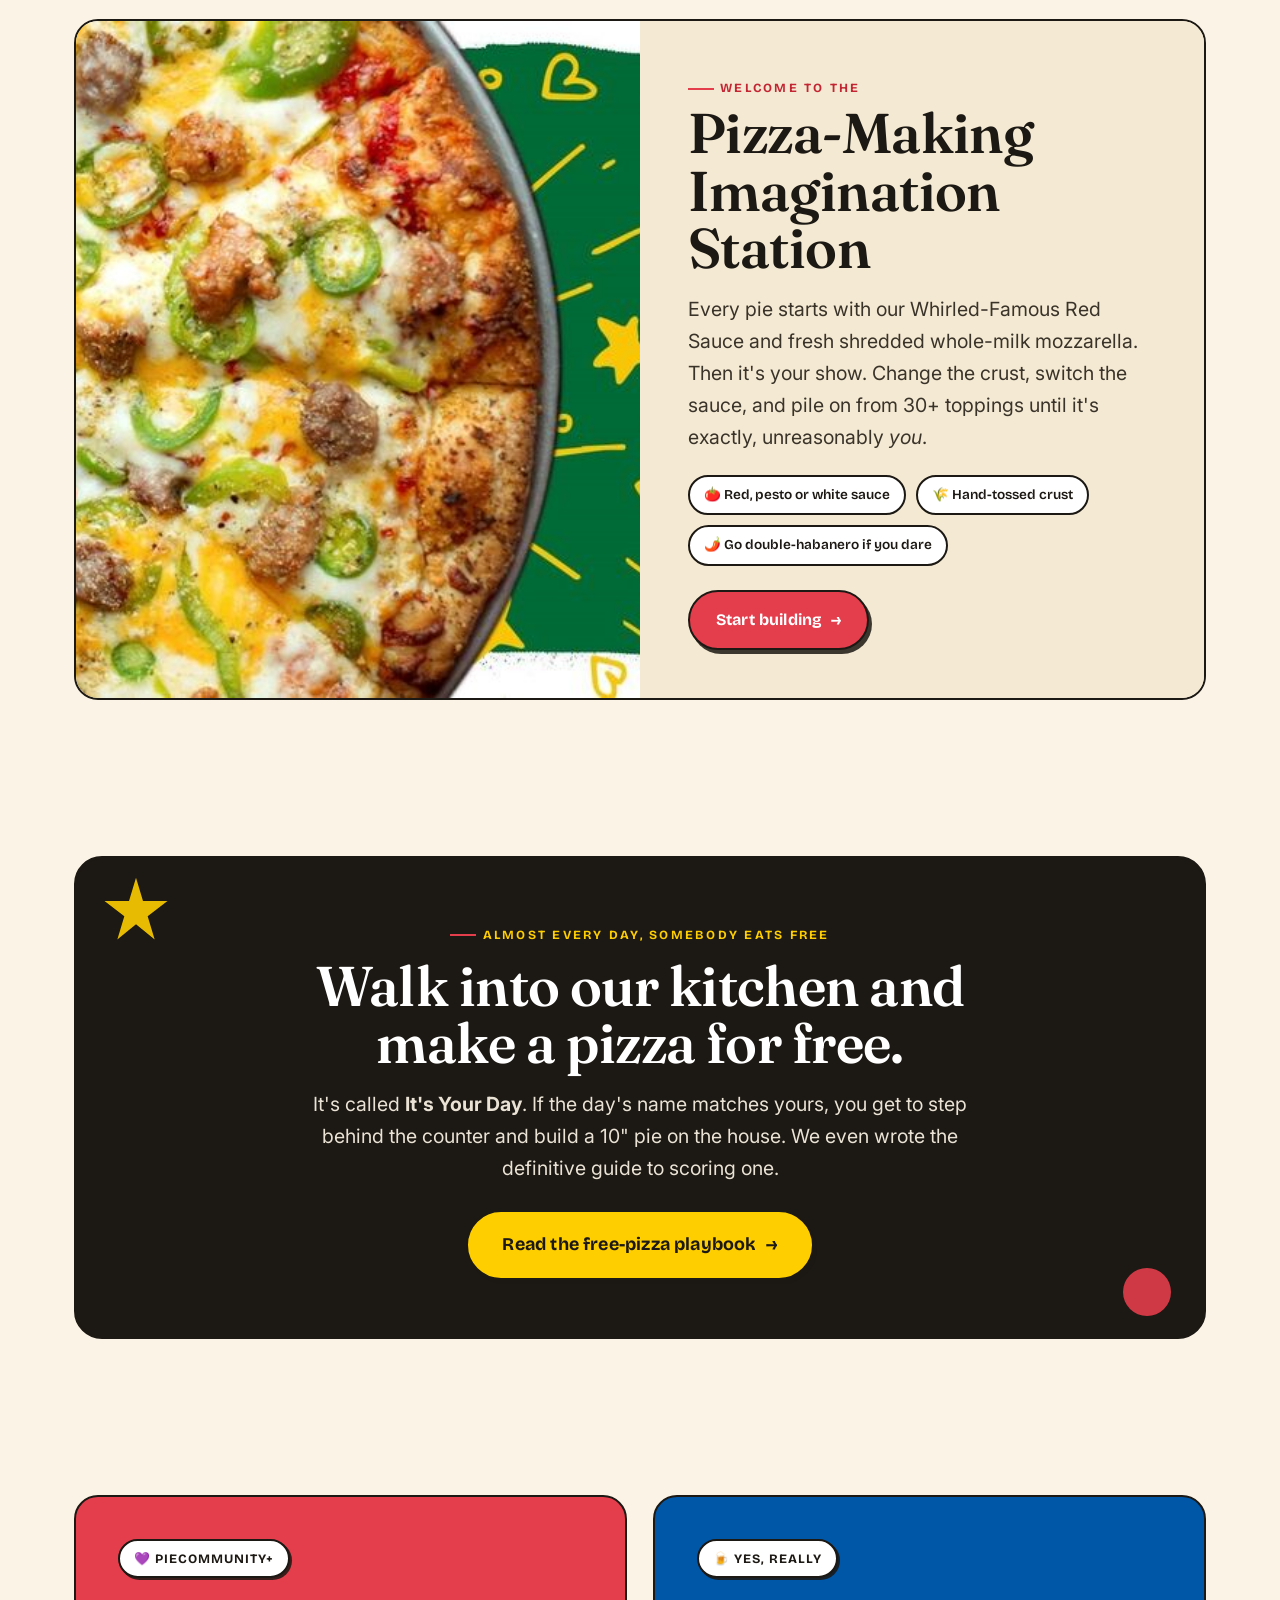
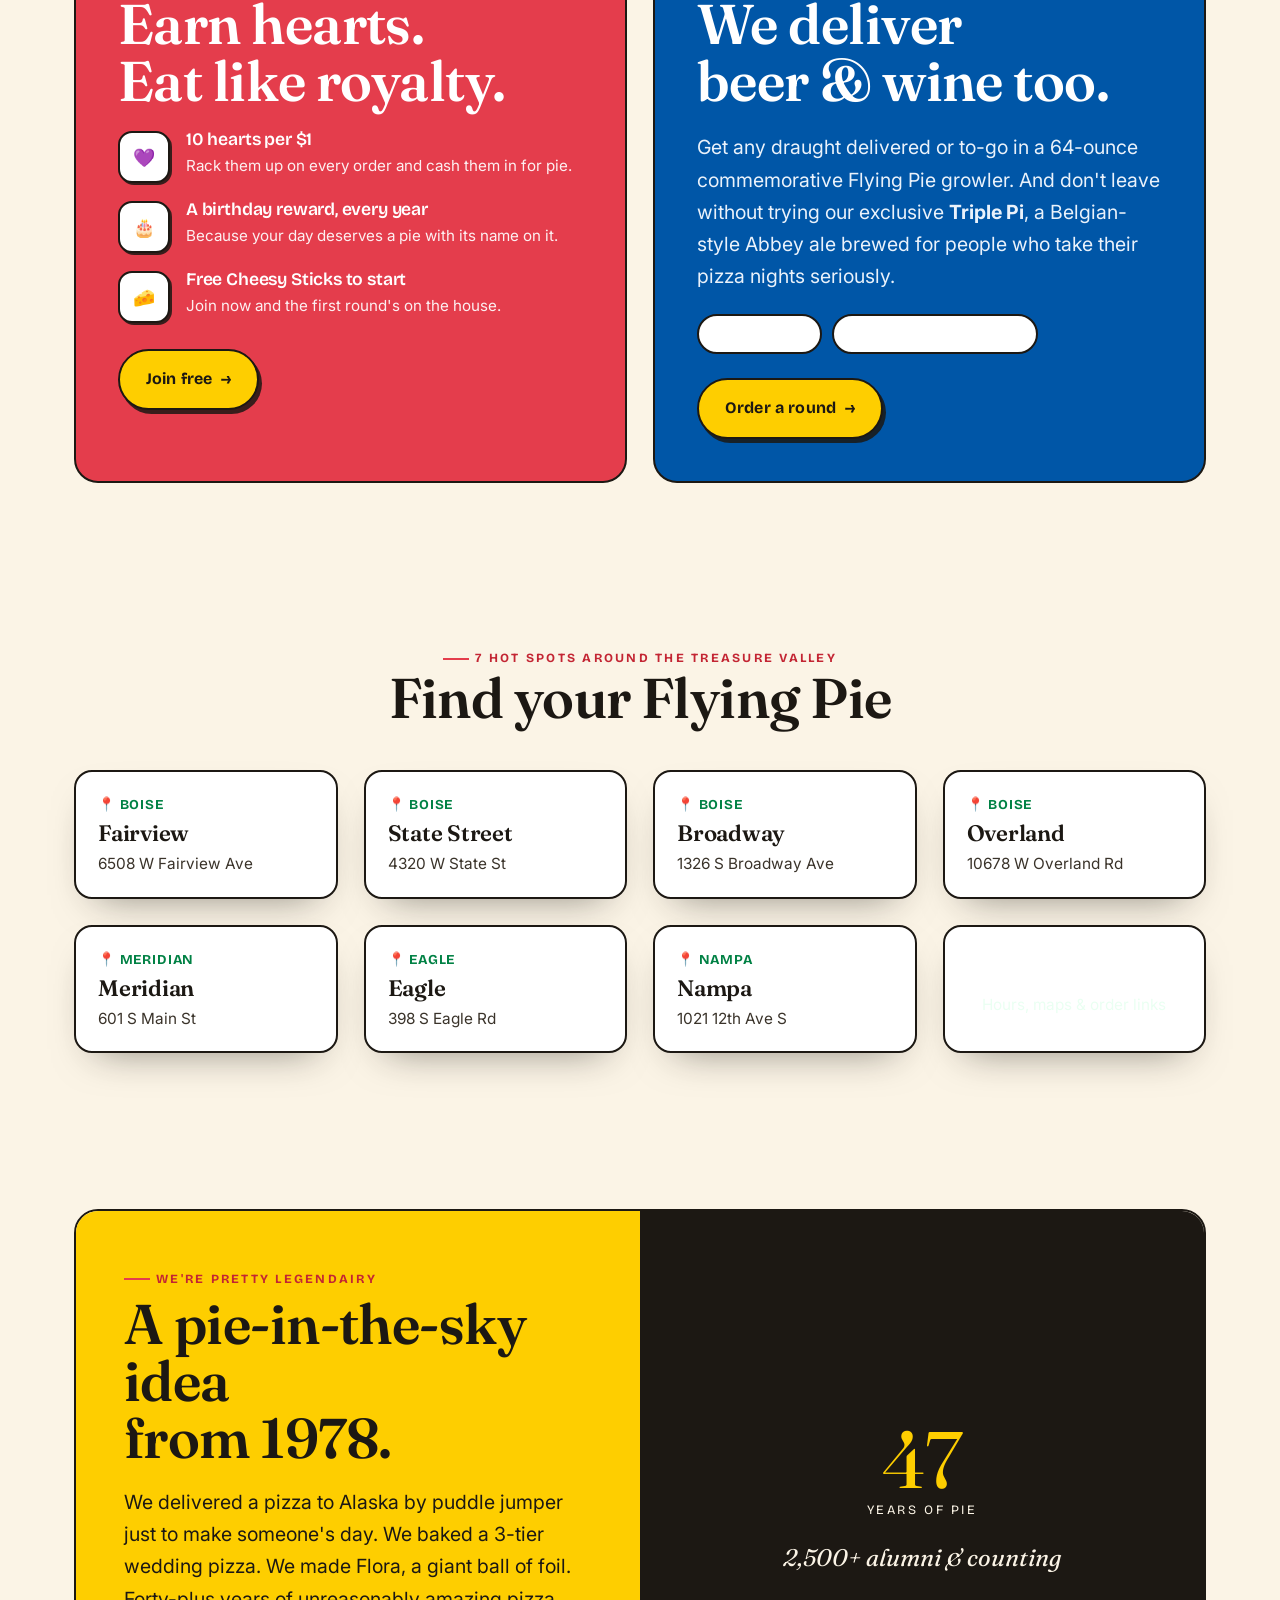
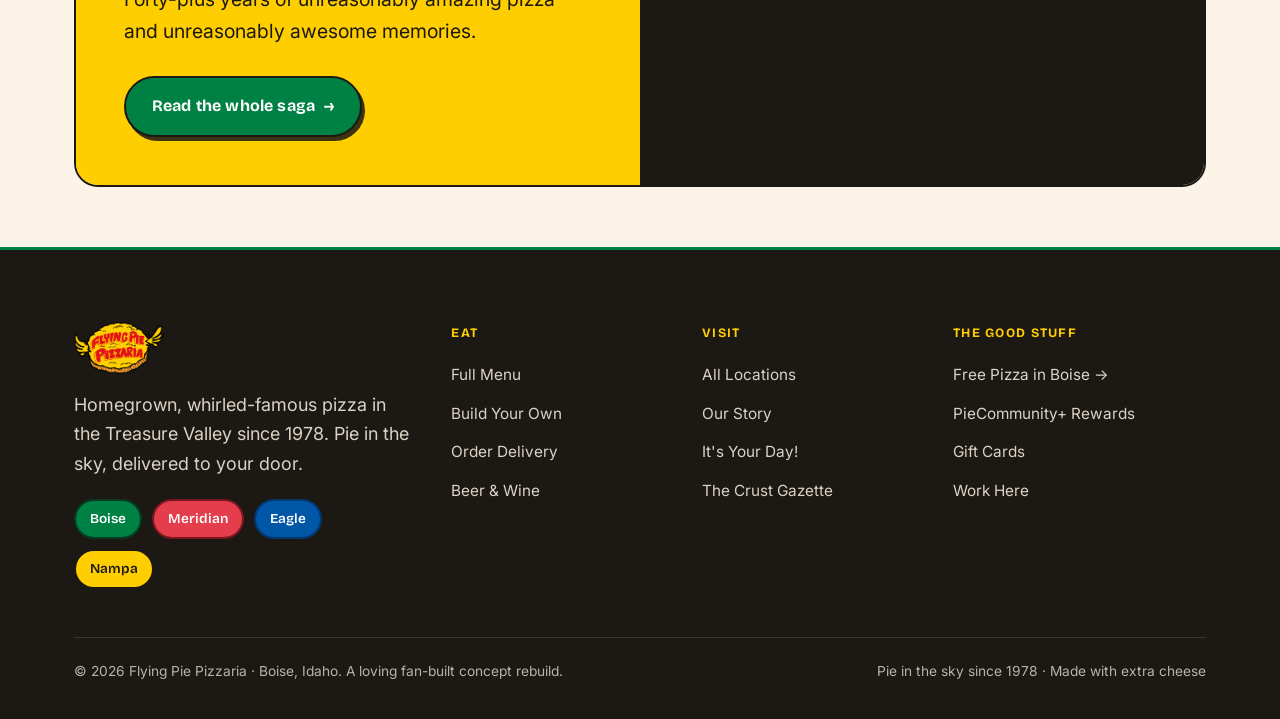
==== commit 8db21e1c: "Hero: award stickers replace star+squiggle; real photo for Imagination Station panel" ====
--- a/index.html
+++ b/index.html
@@ -70,15 +70,11 @@
         <a href="order.html" class="btn btn--red btn--lg">Order delivery &amp; takeout <span class="arr">&rarr;</span></a>
         <a href="order.html" class="btn btn--yellow btn--lg">Build your own</a>
       </div>
-      <div class="hero__rating">
-        <span class="badge">🏆 USA Today: Best Pizza in Idaho</span>
-        <span class="badge">🔥 As seen on Man v. Food</span>
-      </div>
     </div>
     <div class="hero__art">
       <div class="hero__sky"></div>
-      <svg class="doodle" style="top:2%;left:-2%;width:90px" viewBox="0 0 60 60"><path d="M30 4 L36 24 L57 24 L40 37 L46 57 L30 44 L14 57 L20 37 L3 24 L24 24 Z" fill="#fece00" stroke="#1c1813" stroke-width="2"/></svg>
-      <svg class="doodle" style="bottom:6%;right:-2%;width:64px" viewBox="0 0 60 60"><circle cx="30" cy="30" r="26" fill="#0056a7" stroke="#1c1813" stroke-width="2"/><path d="M18 30 q12 14 24 0" stroke="#fff" stroke-width="3" fill="none" stroke-linecap="round"/></svg>
+      <span class="badge hero-sticker hero-sticker--tl">🏆 USA Today: Best Pizza in Idaho</span>
+      <span class="badge hero-sticker hero-sticker--br">🔥 As seen on Man v. Food</span>
       <img class="hero__pizza" src="assets/food/fd188f29503646159f7cbcb5f861093c.jpg" alt="A whirled-famous Flying Pie pizza, loaded and fresh from the oven" width="440" height="440">
     </div>
   </div>
@@ -131,16 +127,7 @@
 <section class="section-sm">
   <div class="wrap">
     <div class="panel split reveal">
-      <div class="split__media bg-green">
-        <svg width="240" viewBox="0 0 240 200">
-          <circle cx="120" cy="100" r="78" fill="#fbcf57" stroke="#1c1813" stroke-width="4"/>
-          <circle cx="95" cy="80" r="11" fill="#c32533"/><circle cx="148" cy="92" r="11" fill="#c32533"/>
-          <circle cx="110" cy="128" r="9" fill="#0a7a3c"/><circle cx="150" cy="130" r="9" fill="#0056a7"/>
-          <circle cx="78" cy="112" r="8" fill="#c32533"/>
-          <path d="M120 22 v-14 M180 60 l10 -8 M60 60 l-10 -8" stroke="#fbe17a" stroke-width="4" stroke-linecap="round"/>
-          <text x="120" y="190" text-anchor="middle" fill="#fbf4e6" style="font-family:'Fraunces',serif;font-style:italic;font-size:18px">build-your-own</text>
-        </svg>
-      </div>
+      <div class="split__media" style="padding:0;overflow:hidden;background:var(--green)"><img src="assets/food/f576eafb0d984512952c0c2b07cd5561.jpg" alt="A build-your-own Flying Pie pizza loaded with toppings" style="width:100%;height:100%;min-height:340px;object-fit:cover" loading="lazy"></div>
       <div class="split__body bg-cream">
         <span class="eyebrow">Welcome to the</span>
         <h2 style="margin:.1em 0 .3em">Pizza-Making<br>Imagination Station</h2>
--- a/css/style.css
+++ b/css/style.css
@@ -485,3 +485,13 @@
 
 /* hero pizza as a clean circular photo */
 .hero__pizza{width:min(440px,82%);height:auto;aspect-ratio:1/1;object-fit:cover;border-radius:50%;border:7px solid var(--ink);background:var(--paper-2);box-shadow:0 26px 52px -18px rgba(28,24,19,.6)}
+
+/* hero award stickers (replace the star + squiggle doodles) */
+.hero-sticker{position:absolute;z-index:6;max-width:215px;white-space:normal;text-align:center;line-height:1.2;border-radius:14px;padding:10px 14px;box-shadow:3px 4px 0 rgba(28,24,19,.85);background:#fff}
+.hero-sticker--tl{top:0;left:-5%;transform:rotate(-7deg)}
+.hero-sticker--br{bottom:2%;right:-5%;transform:rotate(6deg)}
+@media(max-width:860px){
+  .hero-sticker{max-width:160px;font-size:.7rem;padding:8px 11px}
+  .hero-sticker--tl{left:-2%}
+  .hero-sticker--br{right:-2%}
+}
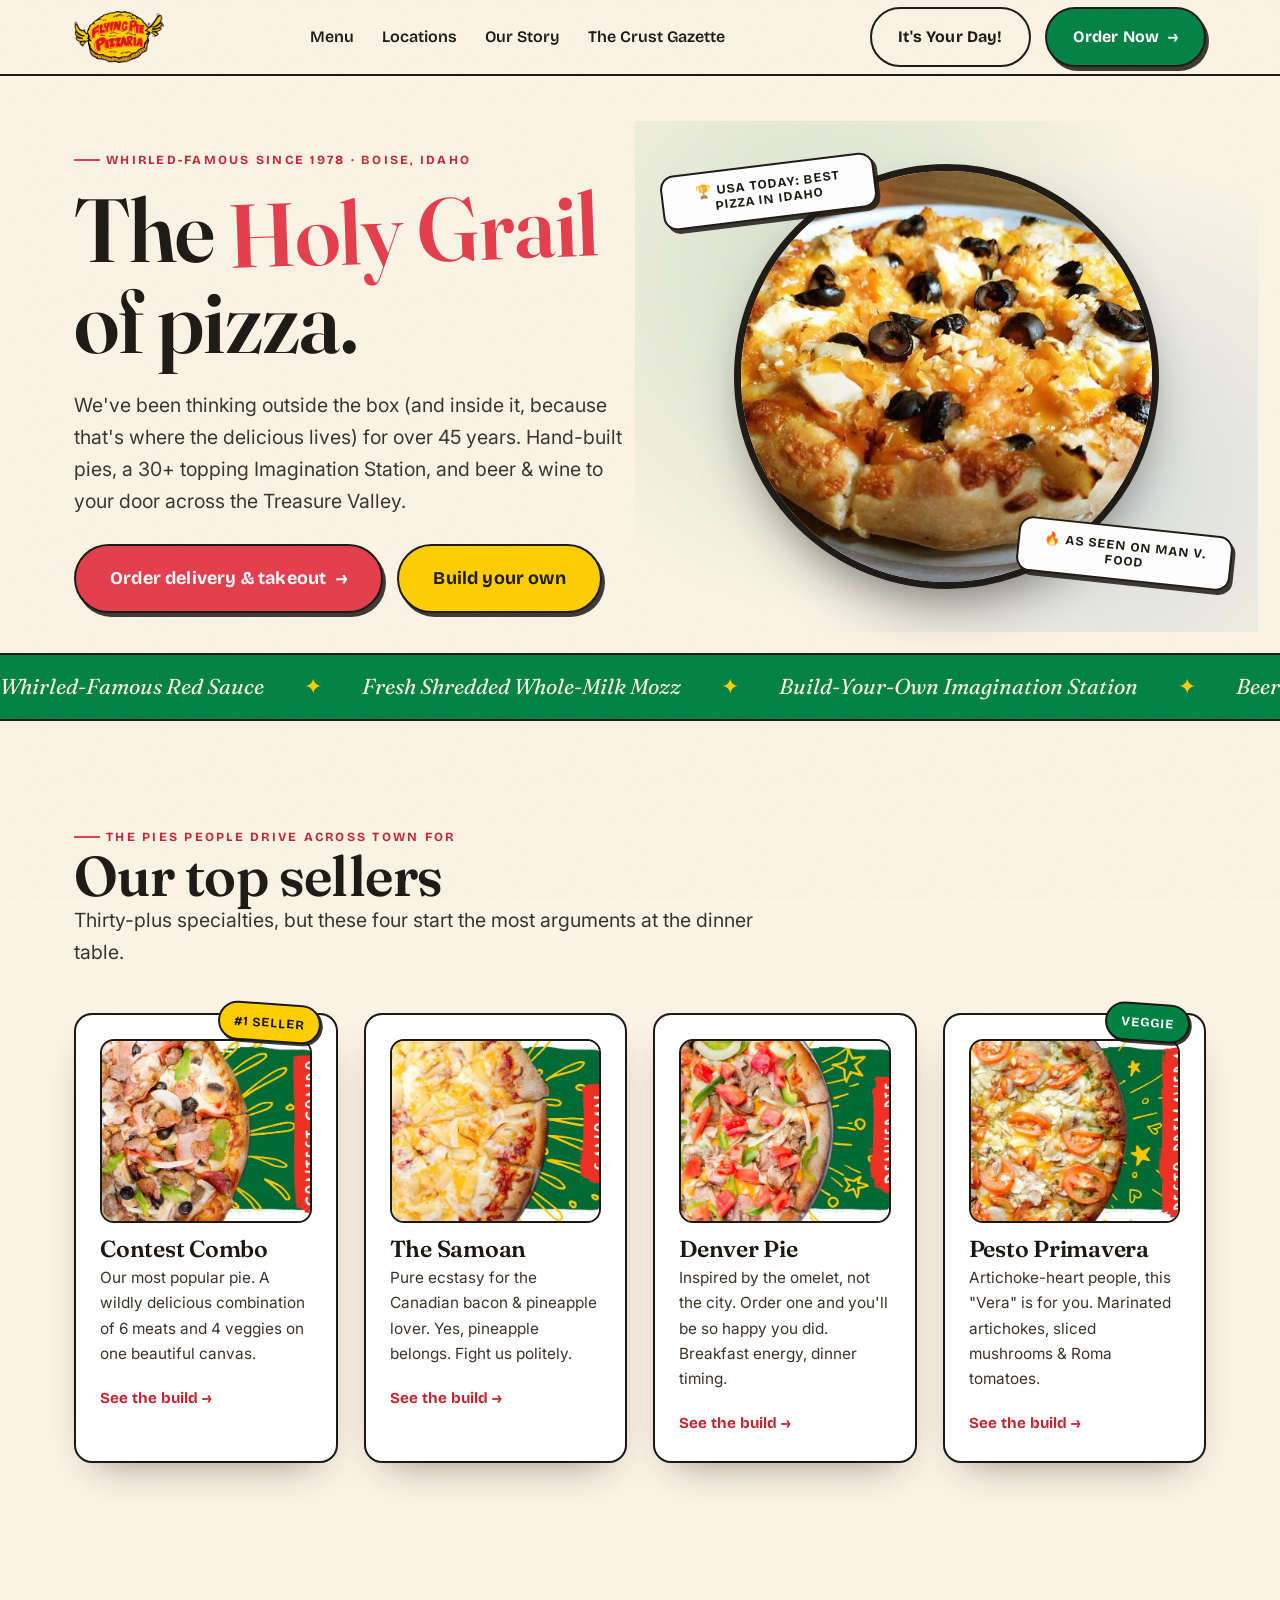
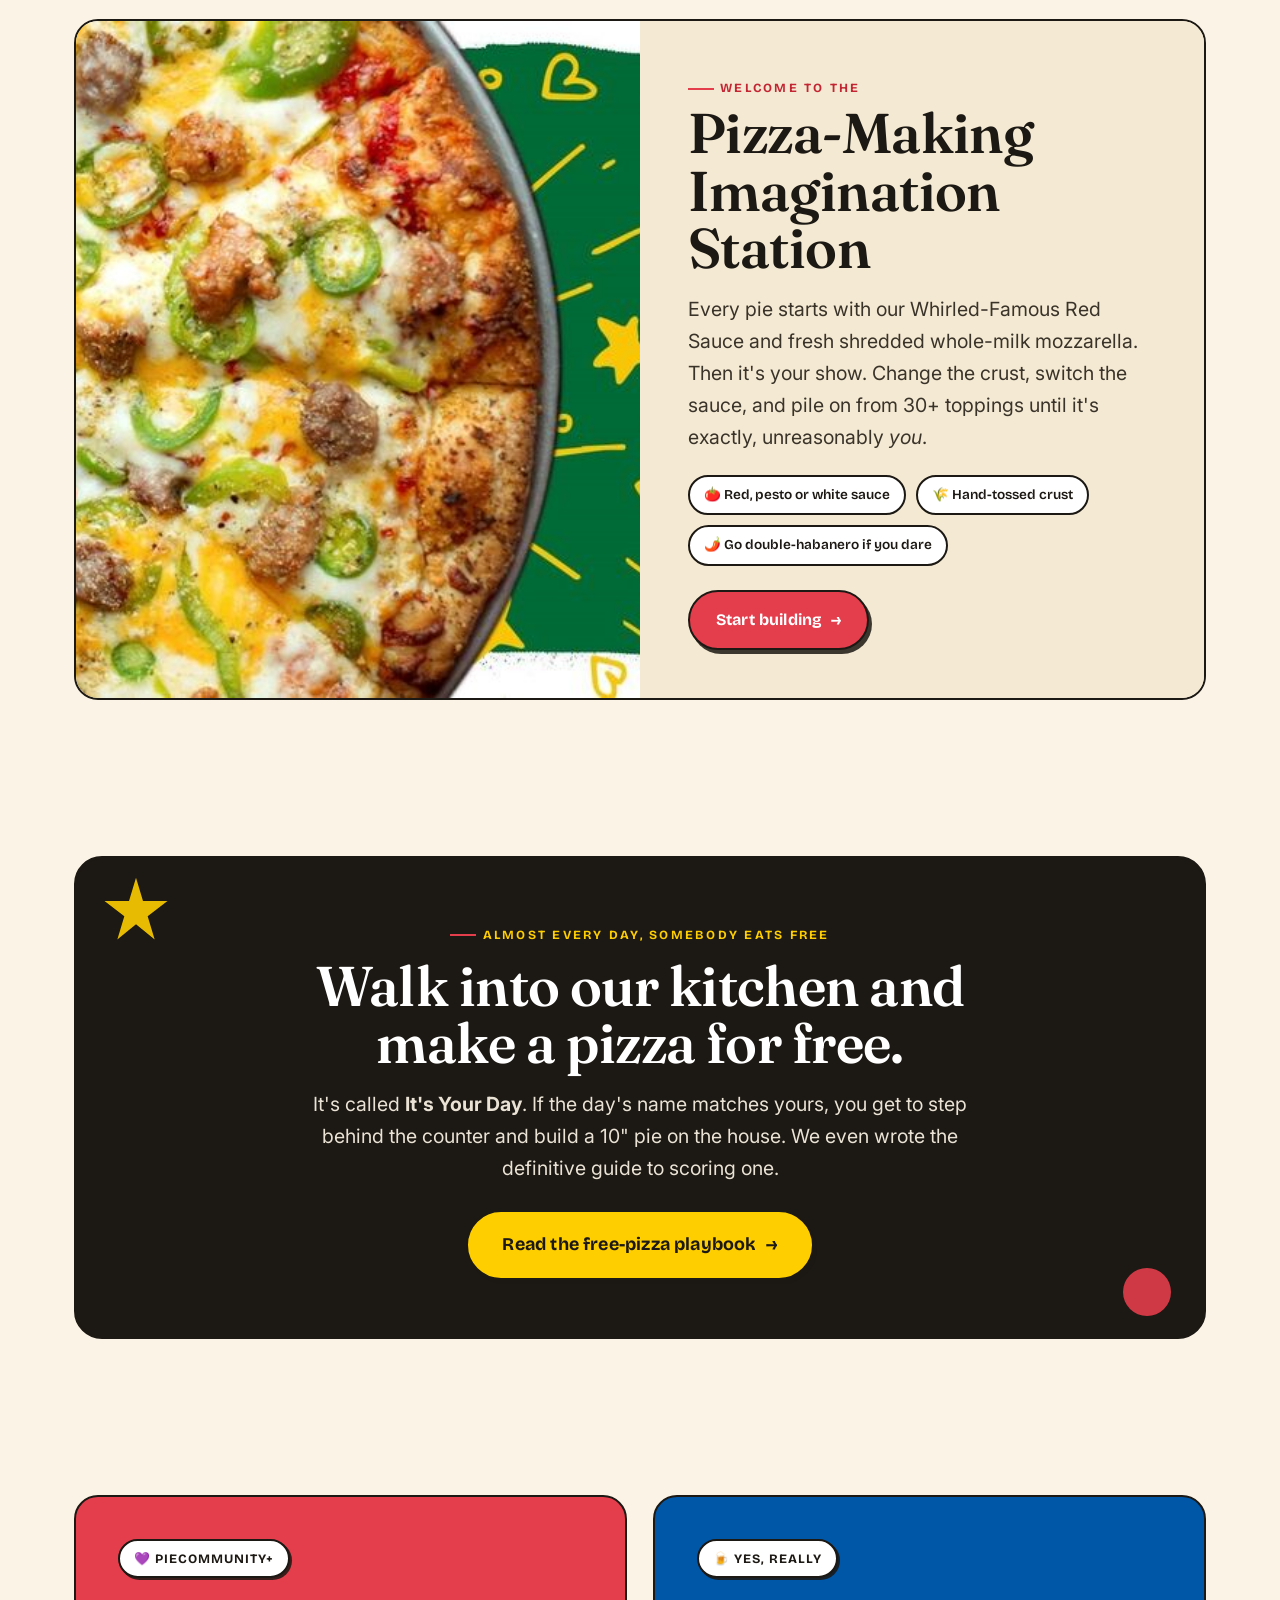
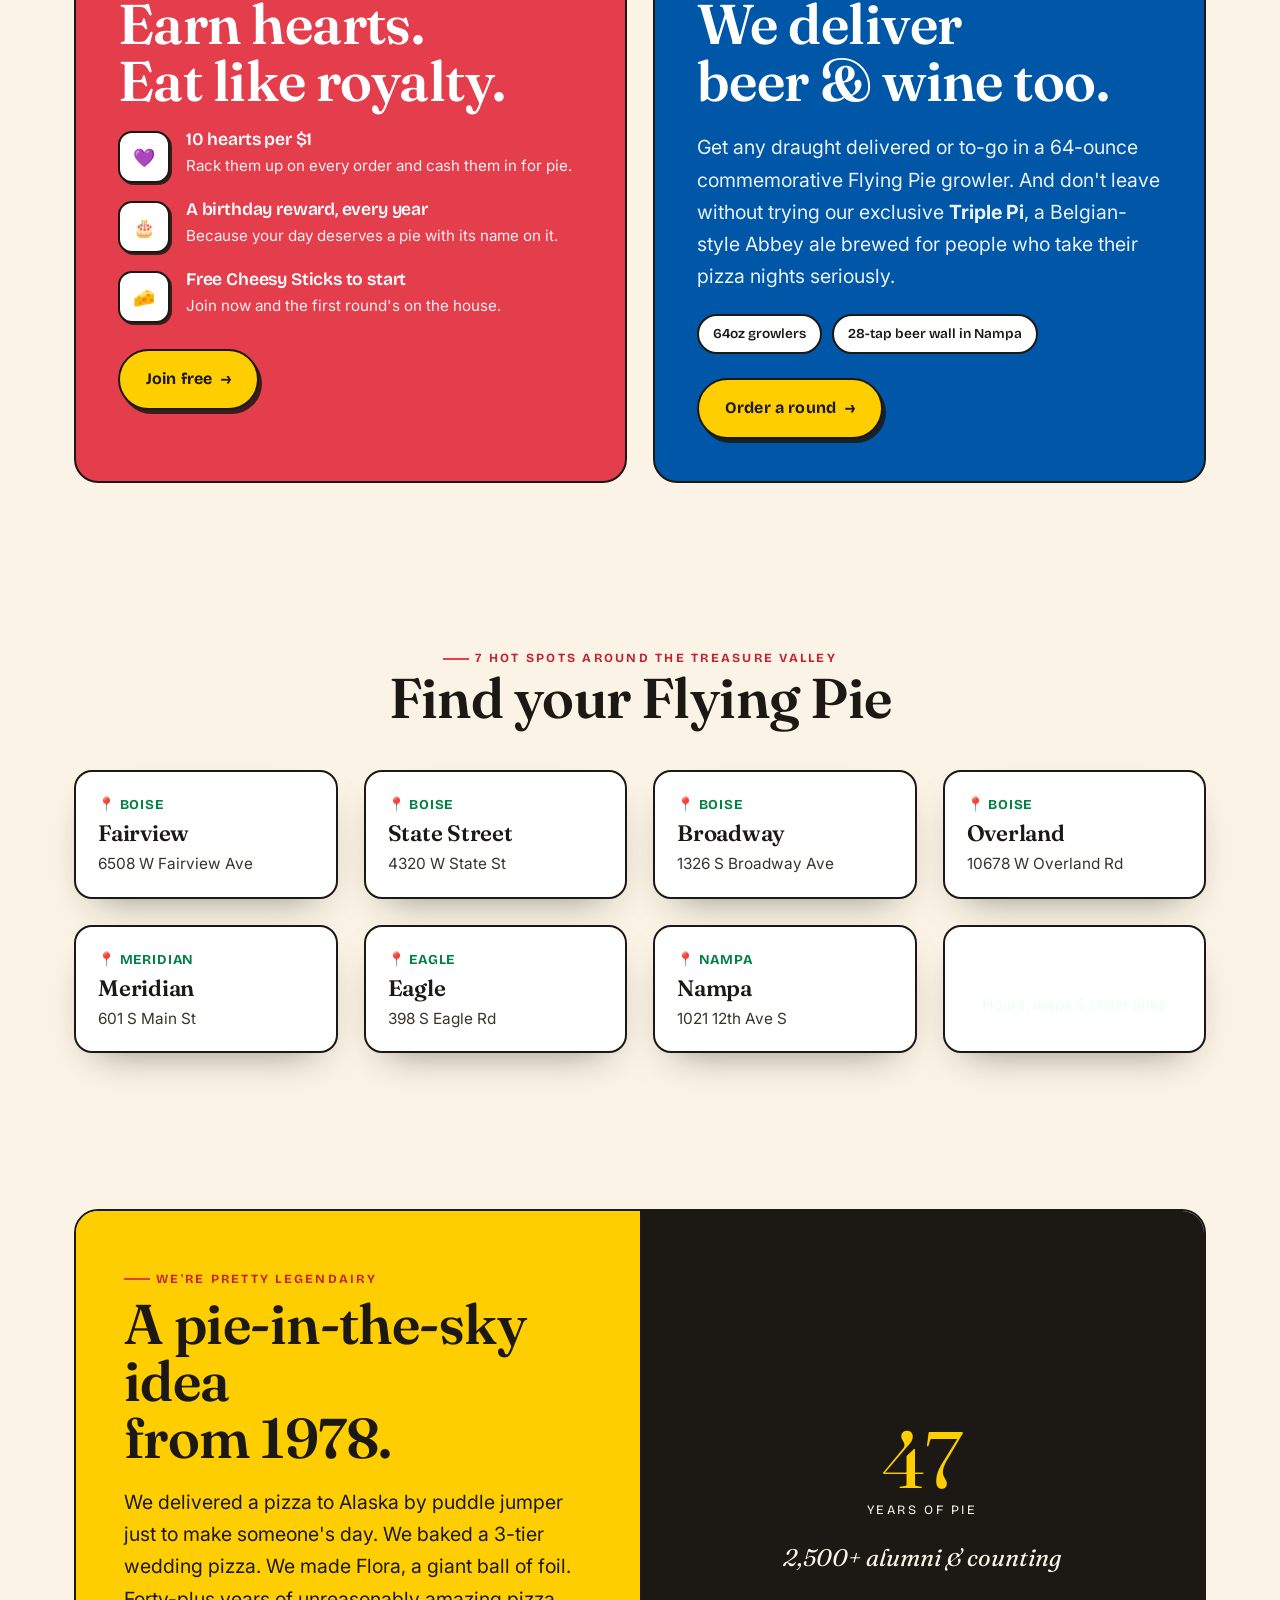
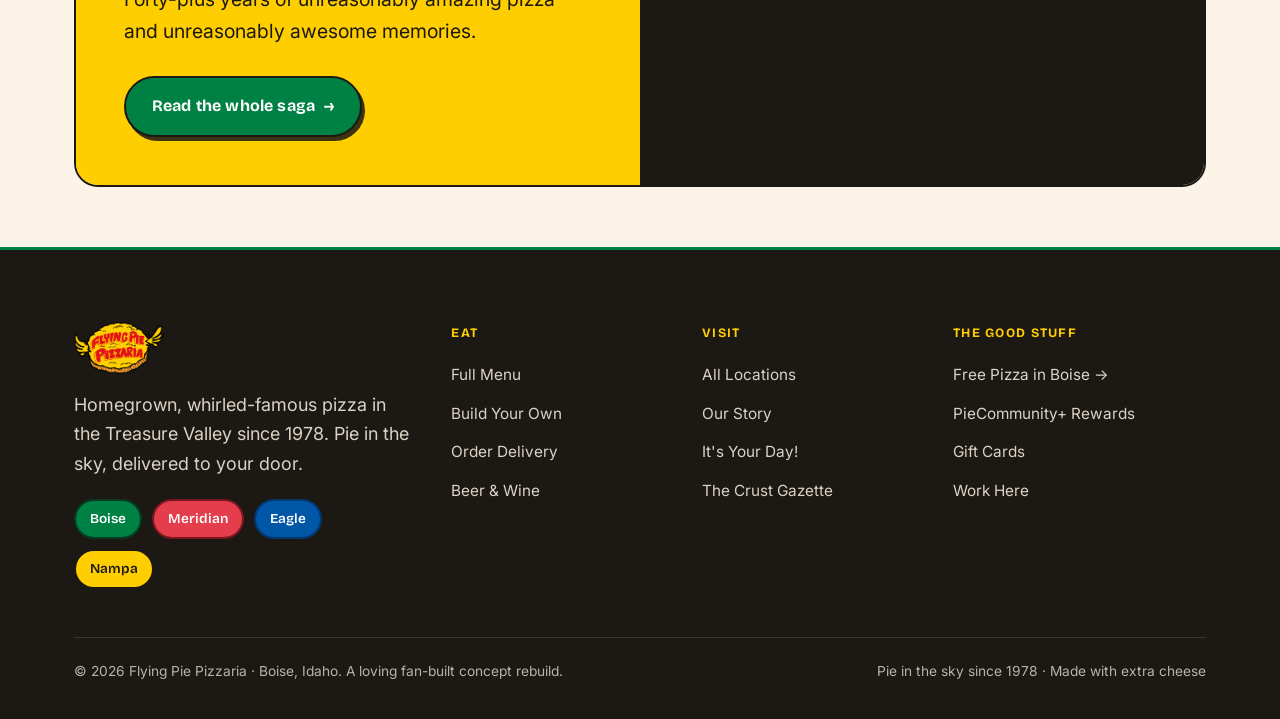
==== commit fa4f342f: "Fix invisible white-on-white chips in beer & wine panel" ====
--- a/index.html
+++ b/index.html
@@ -173,8 +173,8 @@
       <h2 style="color:#fff;margin:.3em 0 .4em">We deliver<br>beer &amp; wine too.</h2>
       <p class="lead" style="color:#eaf2fb">Get any draught delivered or to-go in a 64-ounce commemorative Flying Pie growler. And don't leave without trying our exclusive <strong>Triple Pi</strong>, a Belgian-style Abbey ale brewed for people who take their pizza nights seriously.</p>
       <div class="chips" style="margin:8px 0 24px">
-        <span class="chip" style="background:#fff">64oz growlers</span>
-        <span class="chip" style="background:#fff">28-tap beer wall in Nampa</span>
+        <span class="chip" style="background:#fff;color:var(--ink)">64oz growlers</span>
+        <span class="chip" style="background:#fff;color:var(--ink)">28-tap beer wall in Nampa</span>
       </div>
       <a href="order.html" class="btn btn--yellow">Order a round <span class="arr">&rarr;</span></a>
     </div>
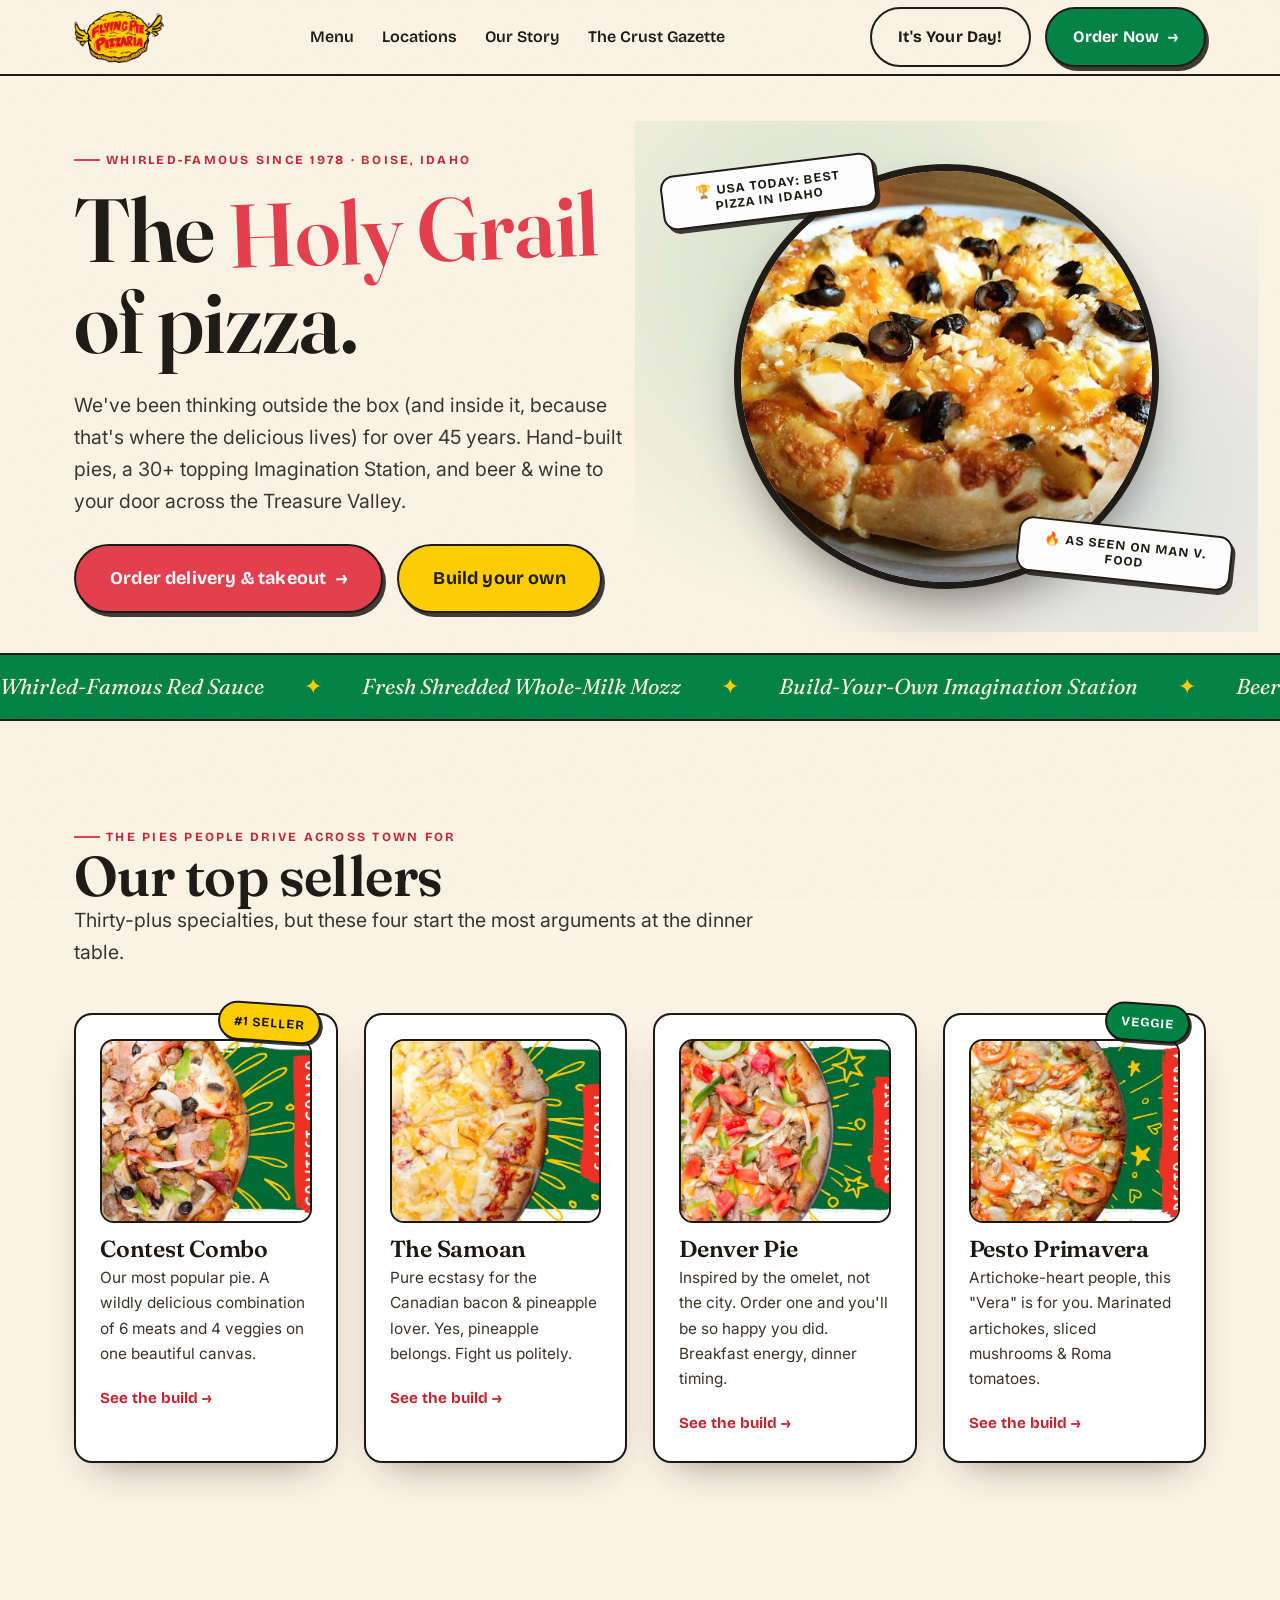
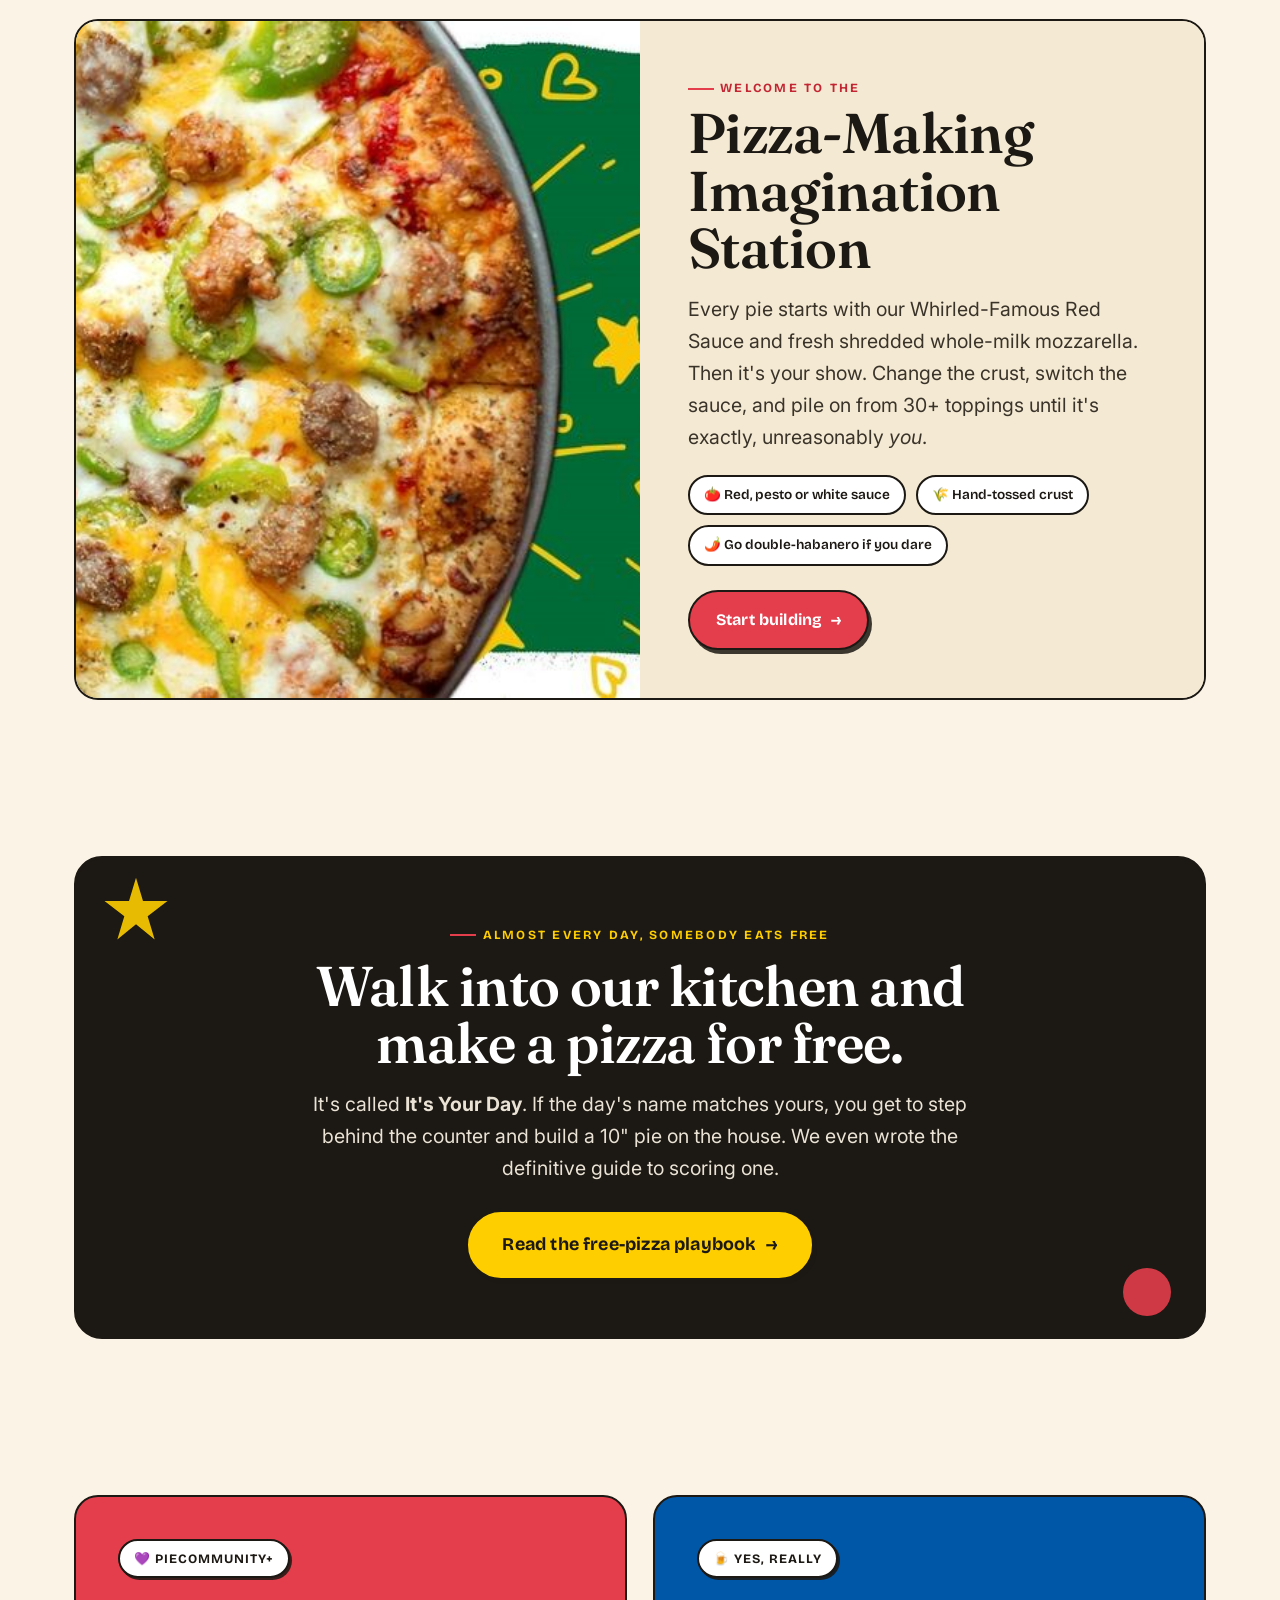
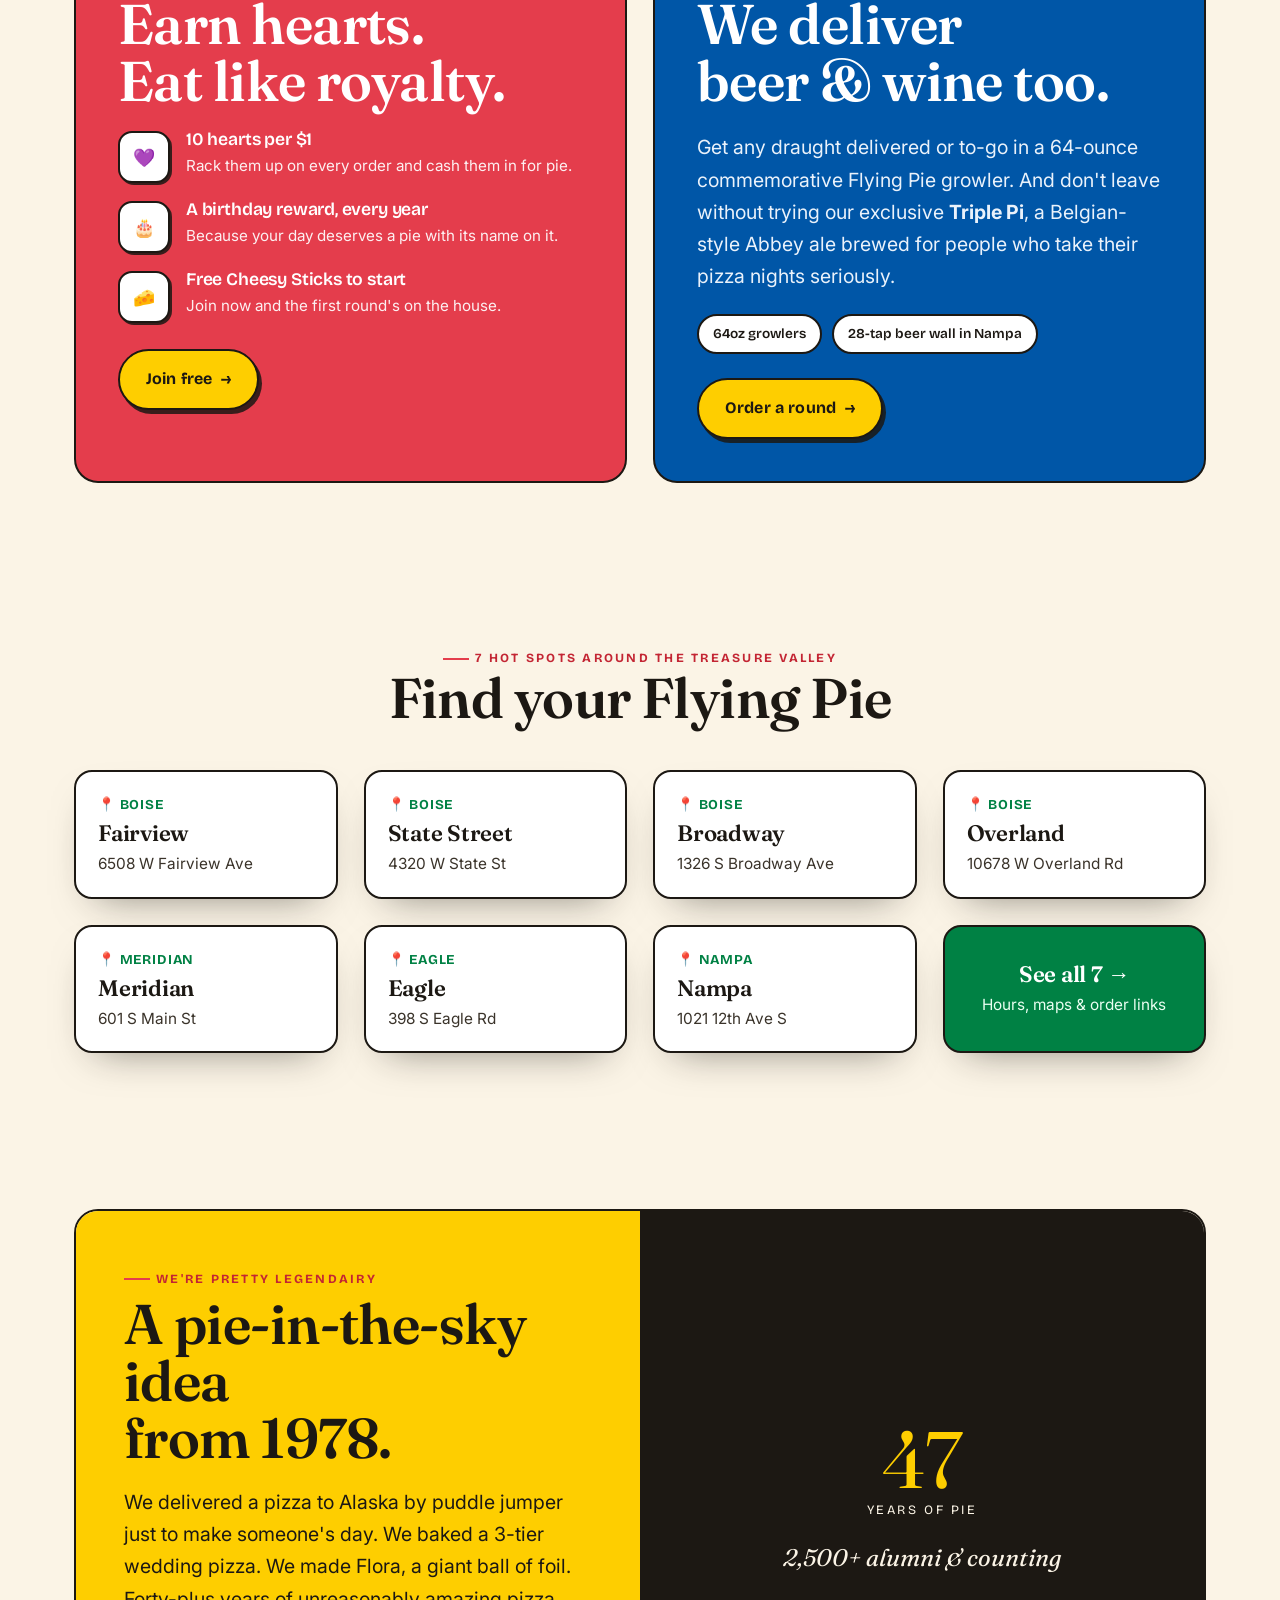
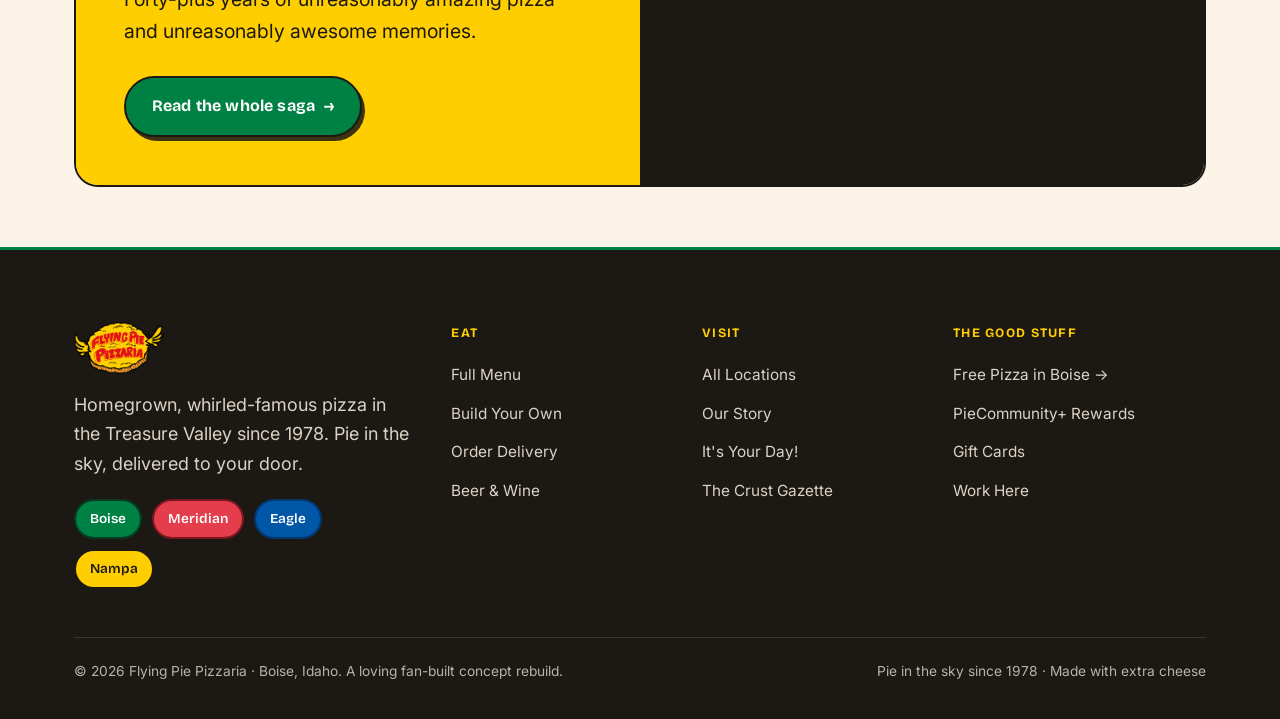
==== commit 6ce6aea4: "Fix invisible 'See all 7' locations card (white-on-white)" ====
--- a/index.html
+++ b/index.html
@@ -195,7 +195,7 @@
       <a class="loc" href="locations.html"><span class="loc__pin">📍 Meridian</span><h3>Meridian</h3><span class="loc__addr">601 S Main St</span></a>
       <a class="loc" href="locations.html"><span class="loc__pin">📍 Eagle</span><h3>Eagle</h3><span class="loc__addr">398 S Eagle Rd</span></a>
       <a class="loc" href="locations.html"><span class="loc__pin">📍 Nampa</span><h3>Nampa</h3><span class="loc__addr">1021 12th Ave S</span></a>
-      <a class="loc bg-green" href="locations.html" style="color:#fff;justify-content:center;align-items:center;text-align:center"><h3 style="color:#fff">See all 7 &rarr;</h3><span class="loc__addr" style="color:#eafff2">Hours, maps &amp; order links</span></a>
+      <a class="loc bg-green" href="locations.html" style="background:var(--green);color:#fff;justify-content:center;align-items:center;text-align:center"><h3 style="color:#fff">See all 7 &rarr;</h3><span class="loc__addr" style="color:#eafff2">Hours, maps &amp; order links</span></a>
     </div>
   </div>
 </section>
